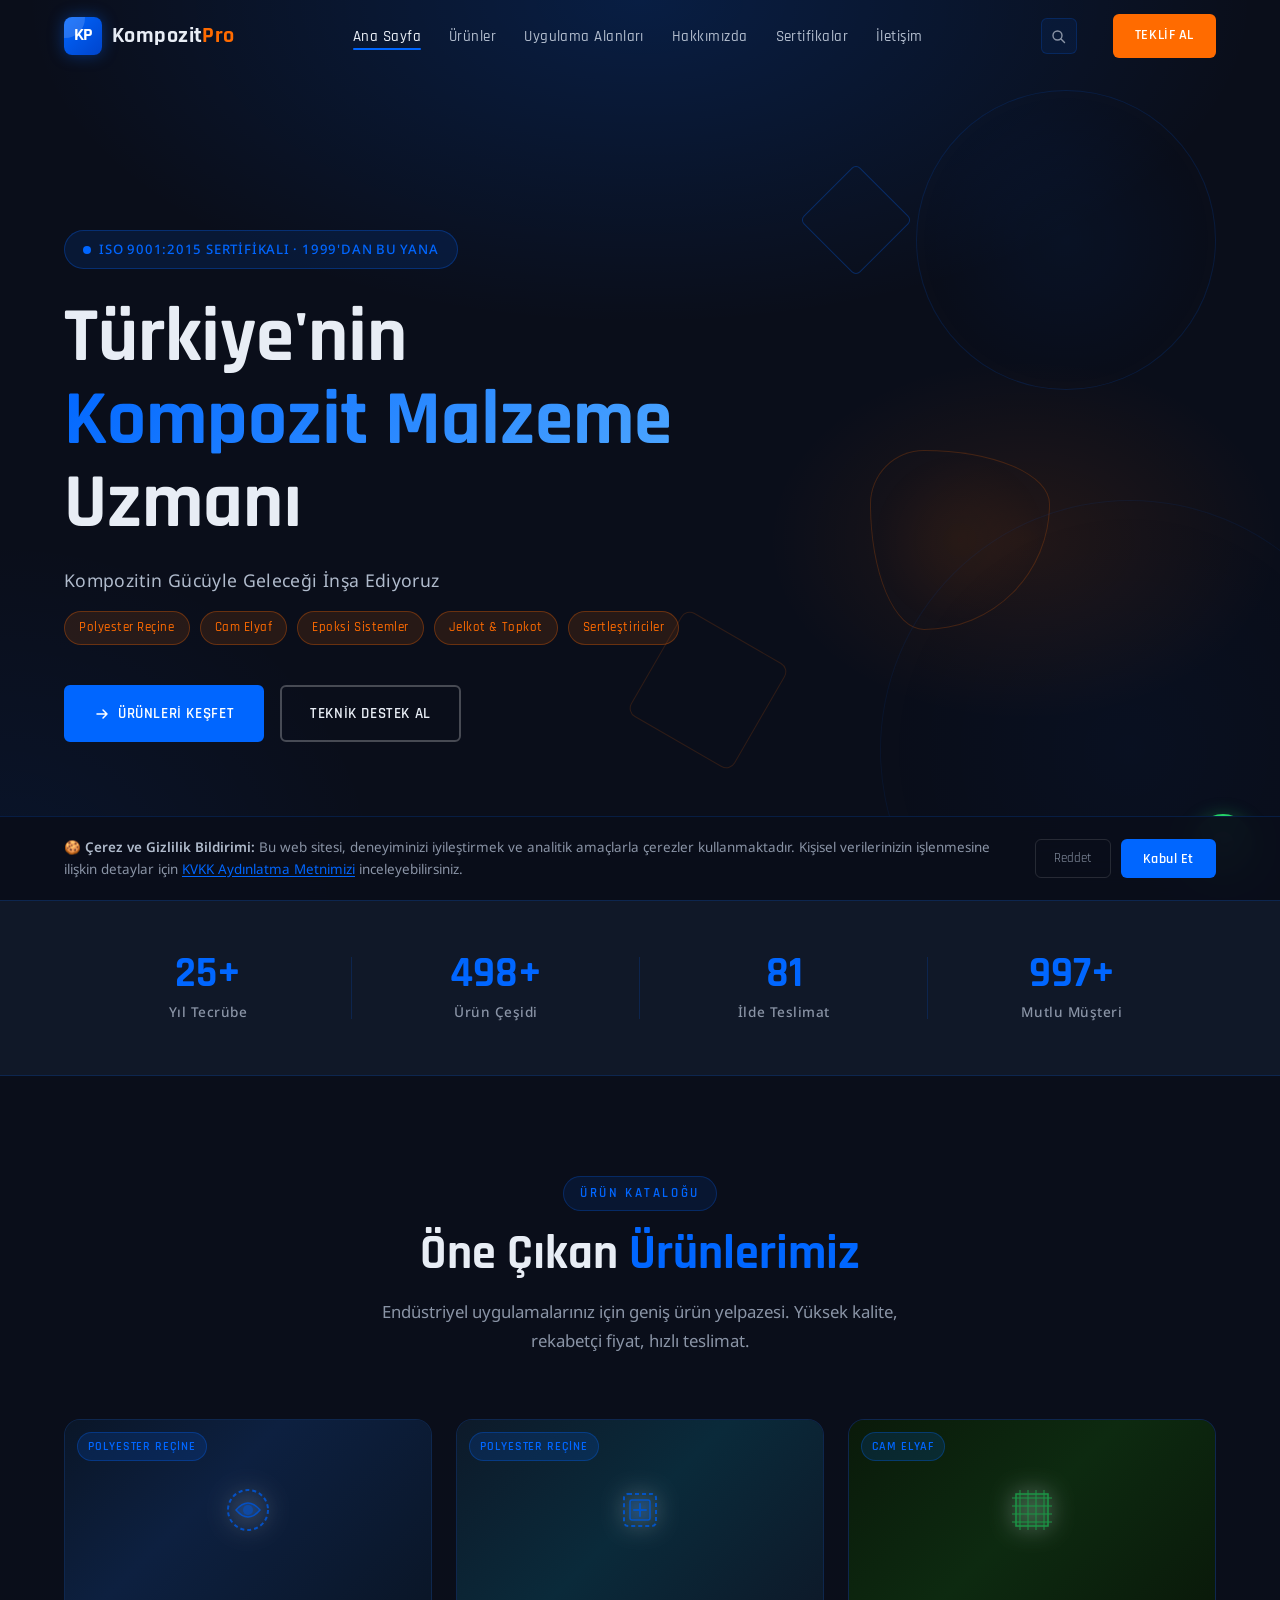
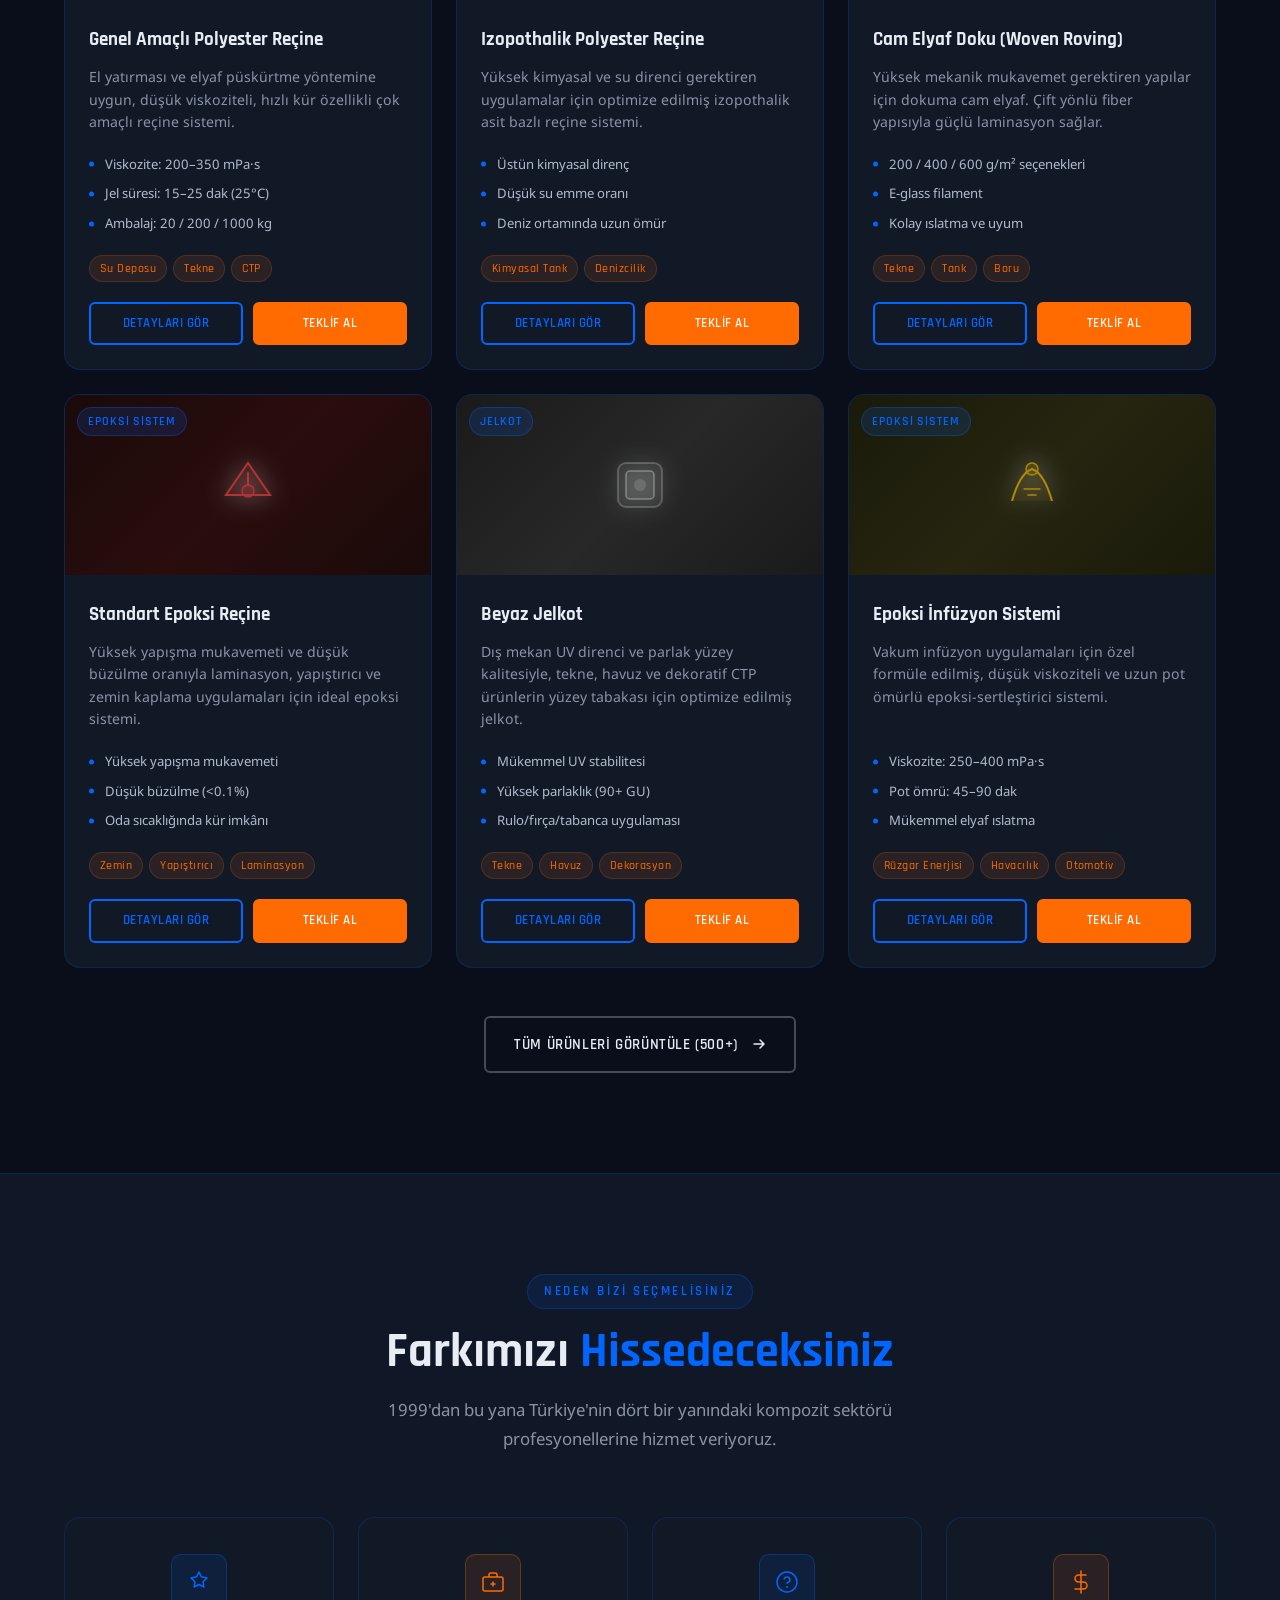
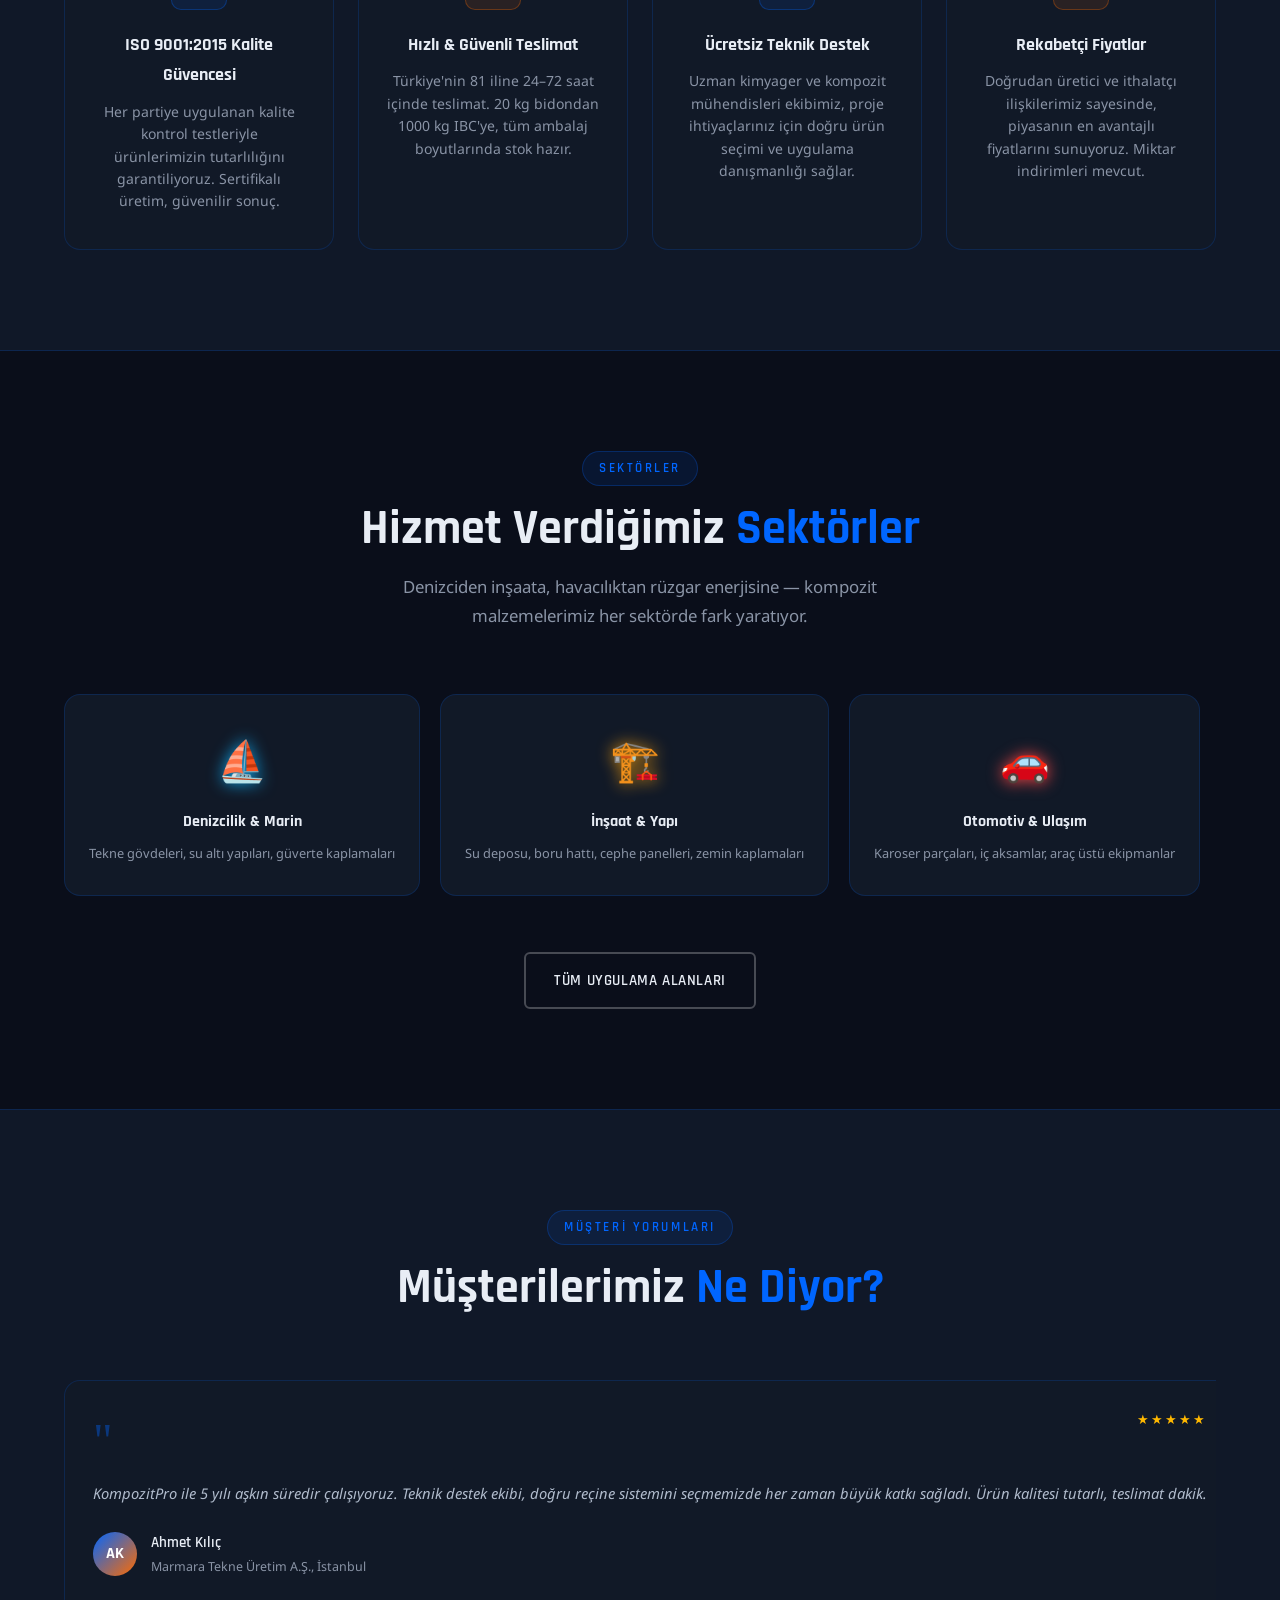
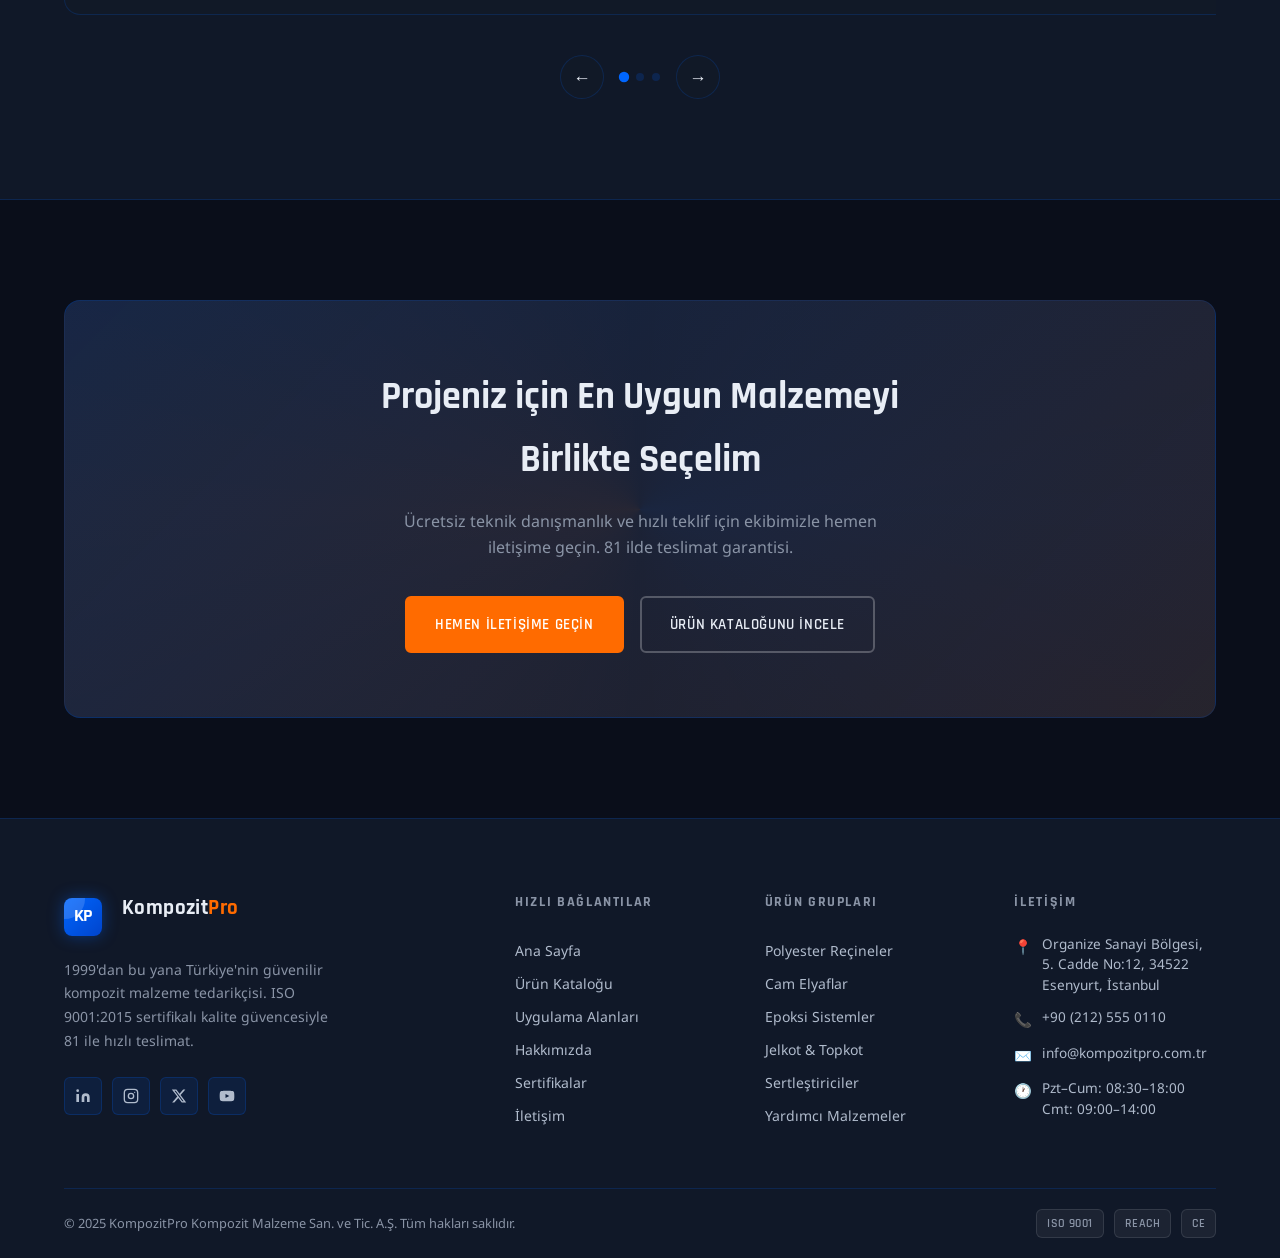
==== index.html @ 0d020214 "feat: KompozitPro website — complete multi-page Turkish composite materials site - 5 HTML pages: Ana" ====
<!DOCTYPE html>
<html lang="tr">
<head>
  <meta charset="UTF-8" />
  <meta name="viewport" content="width=device-width, initial-scale=1.0" />
  <title>KompozitPro — Türkiye'nin Kompozit Malzeme Uzmanı | Polyester Reçine, Cam Elyaf, Epoksi</title>
  <meta name="description" content="KompozitPro, Türkiye'nin lider kompozit malzeme tedarikçisidir. Polyester reçine, cam elyaf, epoksi sistemler, jelkot ve sertleştiricilerde 25 yıllık deneyim. 81 ile hızlı teslimat." />
  <meta name="keywords" content="kompozit malzeme, polyester reçine, cam elyaf, epoksi reçine, jelkot, sertleştirici, CTP, FRP, Türkiye kompozit, woven roving, chopped strand mat" />
  <meta property="og:title" content="KompozitPro — Türkiye'nin Kompozit Malzeme Uzmanı" />
  <meta property="og:description" content="Polyester Reçine, Cam Elyaf, Epoksi Sistemler ve daha fazlası. 1999'dan bu yana kalite ve güven." />
  <meta property="og:type" content="website" />
  <link rel="stylesheet" href="css/style.css" />
  <link rel="preconnect" href="https://fonts.googleapis.com" />
  <link rel="preconnect" href="https://fonts.gstatic.com" crossorigin />
  <link rel="icon" type="image/svg+xml" href="data:image/svg+xml,<svg xmlns='http://www.w3.org/2000/svg' viewBox='0 0 32 32'><rect width='32' height='32' rx='7' fill='%230066FF'/><text x='50%25' y='56%25' dominant-baseline='middle' text-anchor='middle' font-family='system-ui' font-weight='700' font-size='14' fill='white'>KP</text></svg>" />
</head>
<body class="dot-bg">

  <!-- PRELOADER -->
  <div class="preloader">
    <div class="preloader-logo">
      <div class="logo-mark">KP</div>
      <span class="logo-text">Kompozit<span>Pro</span></span>
    </div>
    <div class="preloader-bar-wrap"><div class="preloader-bar"></div></div>
    <span class="preloader-text">Yükleniyor…</span>
  </div>

  <!-- SEARCH MODAL -->
  <div class="search-overlay" role="dialog" aria-modal="true" aria-label="Ürün Ara">
    <div class="search-box">
      <div class="search-input-wrap">
        <svg class="search-icon" width="18" height="18" viewBox="0 0 18 18" fill="none"><circle cx="8" cy="8" r="5.5" stroke="currentColor" stroke-width="1.5"/><path d="M12.5 12.5L16 16" stroke="currentColor" stroke-width="1.5" stroke-linecap="round"/></svg>
        <input type="text" class="search-input" placeholder="Ürün, kategori veya uygulama ara…" autocomplete="off" spellcheck="false" />
        <button class="search-close" aria-label="Kapat">✕</button>
      </div>
      <div class="search-results"></div>
      <div class="search-hint">
        <span class="search-hint-tag">Polyester</span>
        <span class="search-hint-tag">Epoksi</span>
        <span class="search-hint-tag">Jelkot</span>
        <span class="search-hint-tag">Cam Elyaf</span>
        <span class="search-hint-tag">MEKP</span>
      </div>
    </div>
  </div>

  <!-- KVKK / COOKIE BANNER -->
  <div class="cookie-banner" role="region" aria-label="Çerez Bildirimi">
    <div class="container cookie-banner-inner">
      <p class="cookie-banner-text">
        <strong>🍪 Çerez ve Gizlilik Bildirimi:</strong> Bu web sitesi, deneyiminizi iyileştirmek ve analitik amaçlarla çerezler kullanmaktadır.
        Kişisel verilerinizin işlenmesine ilişkin detaylar için <a href="hakkimizda.html">KVKK Aydınlatma Metnimizi</a> inceleyebilirsiniz.
      </p>
      <div class="cookie-banner-actions">
        <button class="cookie-btn-reject">Reddet</button>
        <button class="cookie-btn-accept">Kabul Et</button>
      </div>
    </div>
  </div>

  <!-- NAVBAR -->
  <nav class="navbar" id="navbar">
    <div class="container navbar-inner">
      <a href="index.html" class="navbar-logo">
        <div class="logo-mark">KP</div>
        <span class="logo-text">Kompozit<span>Pro</span></span>
      </a>
      <ul class="navbar-nav">
        <li><a href="index.html" class="nav-link">Ana Sayfa</a></li>
        <li><a href="urunler.html" class="nav-link">Ürünler</a></li>
        <li><a href="uygulama-alanlari.html" class="nav-link">Uygulama Alanları</a></li>
        <li><a href="hakkimizda.html" class="nav-link">Hakkımızda</a></li>
        <li><a href="hakkimizda.html#sertifikalar" class="nav-link">Sertifikalar</a></li>
        <li><a href="iletisim.html" class="nav-link">İletişim</a></li>
      </ul>
      <button class="navbar-search-btn" aria-label="Ürün Ara" title="Ürün Ara (Ctrl+K)">
        <svg width="15" height="15" viewBox="0 0 15 15" fill="none"><circle cx="6.5" cy="6.5" r="4.5" stroke="currentColor" stroke-width="1.4"/><path d="M10 10L13.5 13.5" stroke="currentColor" stroke-width="1.4" stroke-linecap="round"/></svg>
      </button>
      <a href="iletisim.html" class="navbar-cta">Teklif Al</a>
      <button class="hamburger" aria-label="Menü">
        <span></span><span></span><span></span>
      </button>
    </div>
  </nav>

  <!-- MOBILE NAV -->
  <div class="mobile-nav">
    <a href="index.html" class="nav-link">Ana Sayfa</a>
    <a href="urunler.html" class="nav-link">Ürünler</a>
    <a href="uygulama-alanlari.html" class="nav-link">Uygulama Alanları</a>
    <a href="hakkimizda.html" class="nav-link">Hakkımızda</a>
    <a href="hakkimizda.html#sertifikalar" class="nav-link">Sertifikalar</a>
    <a href="iletisim.html" class="nav-link">İletişim</a>
    <a href="iletisim.html" class="navbar-cta">Teklif Al</a>
  </div>

  <!-- HERO -->
  <section class="hero">
    <div class="hero-bg"></div>
    <div class="hero-shapes">
      <div class="shape shape-1"></div>
      <div class="shape shape-2"></div>
      <div class="shape shape-3"></div>
      <div class="shape shape-4"></div>
      <div class="shape shape-5"></div>
    </div>
    <div class="container">
      <div class="hero-content">
        <div class="hero-badge">ISO 9001:2015 Sertifikalı · 1999'dan Bu Yana</div>
        <h1 class="hero-title">
          Türkiye'nin<br /><span class="highlight">Kompozit Malzeme</span><br />Uzmanı
        </h1>
        <p class="hero-subtitle">Kompozitin Gücüyle Geleceği İnşa Ediyoruz</p>
        <div class="hero-tags">
          <span class="hero-tag">Polyester Reçine</span>
          <span class="hero-tag">Cam Elyaf</span>
          <span class="hero-tag">Epoksi Sistemler</span>
          <span class="hero-tag">Jelkot &amp; Topkot</span>
          <span class="hero-tag">Sertleştiriciler</span>
        </div>
        <div class="hero-actions">
          <a href="urunler.html" class="btn btn-primary">
            <svg width="16" height="16" viewBox="0 0 16 16" fill="none"><path d="M3 8h10M9 4l4 4-4 4" stroke="currentColor" stroke-width="1.5" stroke-linecap="round" stroke-linejoin="round"/></svg>
            Ürünleri Keşfet
          </a>
          <a href="iletisim.html" class="btn btn-secondary">Teknik Destek Al</a>
        </div>
      </div>
    </div>
  </section>

  <!-- STATS BAR -->
  <div class="stats-bar">
    <div class="container">
      <div class="stats-grid">
        <div class="stat-item fade-in">
          <div class="stat-number">
            <span data-count="25" data-suffix="+">0</span>
          </div>
          <div class="stat-label">Yıl Tecrübe</div>
        </div>
        <div class="stat-item fade-in stagger-1">
          <div class="stat-number">
            <span data-count="500" data-suffix="+">0</span>
          </div>
          <div class="stat-label">Ürün Çeşidi</div>
        </div>
        <div class="stat-item fade-in stagger-2">
          <div class="stat-number">
            <span data-count="81">0</span>
          </div>
          <div class="stat-label">İlde Teslimat</div>
        </div>
        <div class="stat-item fade-in stagger-3">
          <div class="stat-number">
            <span data-count="1000" data-suffix="+">0</span>
          </div>
          <div class="stat-label">Mutlu Müşteri</div>
        </div>
      </div>
    </div>
  </div>

  <!-- FEATURED PRODUCTS -->
  <section class="section">
    <div class="container">
      <div class="section-header fade-in">
        <span class="section-label">Ürün Kataloğu</span>
        <h2 class="section-title">Öne Çıkan <span>Ürünlerimiz</span></h2>
        <p class="section-subtitle">Endüstriyel uygulamalarınız için geniş ürün yelpazesi. Yüksek kalite, rekabetçi fiyat, hızlı teslimat.</p>
      </div>

      <div class="products-grid">

        <!-- Card 1 -->
        <div class="product-card fade-in stagger-1">
          <div class="product-card-visual visual-polyester">
            <div class="product-card-badge">Polyester Reçine</div>
            <svg class="card-icon" viewBox="0 0 64 64" fill="none">
              <circle cx="32" cy="32" r="20" stroke="#0066FF" stroke-width="2" stroke-dasharray="4 3"/>
              <path d="M20 32 Q32 18 44 32 Q32 46 20 32Z" fill="rgba(0,102,255,0.25)" stroke="#0066FF" stroke-width="1.5"/>
              <circle cx="32" cy="32" r="5" fill="#0066FF" opacity="0.6"/>
            </svg>
          </div>
          <div class="product-card-body">
            <div class="product-card-title">Genel Amaçlı Polyester Reçine</div>
            <p class="product-card-desc">El yatırması ve elyaf püskürtme yöntemine uygun, düşük viskoziteli, hızlı kür özellikli çok amaçlı reçine sistemi.</p>
            <ul class="product-specs">
              <li>Viskozite: 200–350 mPa·s</li>
              <li>Jel süresi: 15–25 dak (25°C)</li>
              <li>Ambalaj: 20 / 200 / 1000 kg</li>
            </ul>
            <div class="product-tags">
              <span class="product-tag">Su Deposu</span>
              <span class="product-tag">Tekne</span>
              <span class="product-tag">CTP</span>
            </div>
            <div class="product-card-actions">
              <a href="urunler.html" class="btn btn-outline-blue btn-sm">Detayları Gör</a>
              <a href="iletisim.html" class="btn btn-orange btn-sm">Teklif Al</a>
            </div>
          </div>
        </div>

        <!-- Card 2 -->
        <div class="product-card fade-in stagger-2">
          <div class="product-card-visual visual-polyester-iso">
            <div class="product-card-badge">Polyester Reçine</div>
            <svg class="card-icon" viewBox="0 0 64 64" fill="none">
              <rect x="16" y="16" width="32" height="32" rx="4" stroke="#0066FF" stroke-width="2" stroke-dasharray="4 3"/>
              <rect x="22" y="22" width="20" height="20" rx="2" fill="rgba(0,102,255,0.2)" stroke="#0066FF" stroke-width="1.5"/>
              <path d="M26 32h12M32 26v12" stroke="#0066FF" stroke-width="2" stroke-linecap="round"/>
            </svg>
          </div>
          <div class="product-card-body">
            <div class="product-card-title">Izopothalik Polyester Reçine</div>
            <p class="product-card-desc">Yüksek kimyasal ve su direnci gerektiren uygulamalar için optimize edilmiş izopothalik asit bazlı reçine sistemi.</p>
            <ul class="product-specs">
              <li>Üstün kimyasal direnç</li>
              <li>Düşük su emme oranı</li>
              <li>Deniz ortamında uzun ömür</li>
            </ul>
            <div class="product-tags">
              <span class="product-tag">Kimyasal Tank</span>
              <span class="product-tag">Denizcilik</span>
            </div>
            <div class="product-card-actions">
              <a href="urunler.html" class="btn btn-outline-blue btn-sm">Detayları Gör</a>
              <a href="iletisim.html" class="btn btn-orange btn-sm">Teklif Al</a>
            </div>
          </div>
        </div>

        <!-- Card 3 -->
        <div class="product-card fade-in stagger-3">
          <div class="product-card-visual visual-woven">
            <div class="product-card-badge">Cam Elyaf</div>
            <svg class="card-icon" viewBox="0 0 64 64" fill="none">
              <path d="M12 20h40M12 28h40M12 36h40M12 44h40" stroke="#22C55E" stroke-width="2" opacity="0.5"/>
              <path d="M20 12v40M28 12v40M36 12v40M44 12v40" stroke="#22C55E" stroke-width="2" opacity="0.5"/>
              <rect x="16" y="16" width="32" height="32" fill="rgba(34,197,94,0.1)" stroke="#22C55E" stroke-width="1.5"/>
            </svg>
          </div>
          <div class="product-card-body">
            <div class="product-card-title">Cam Elyaf Doku (Woven Roving)</div>
            <p class="product-card-desc">Yüksek mekanik mukavemet gerektiren yapılar için dokuma cam elyaf. Çift yönlü fiber yapısıyla güçlü laminasyon sağlar.</p>
            <ul class="product-specs">
              <li>200 / 400 / 600 g/m² seçenekleri</li>
              <li>E-glass filament</li>
              <li>Kolay ıslatma ve uyum</li>
            </ul>
            <div class="product-tags">
              <span class="product-tag">Tekne</span>
              <span class="product-tag">Tank</span>
              <span class="product-tag">Boru</span>
            </div>
            <div class="product-card-actions">
              <a href="urunler.html" class="btn btn-outline-blue btn-sm">Detayları Gör</a>
              <a href="iletisim.html" class="btn btn-orange btn-sm">Teklif Al</a>
            </div>
          </div>
        </div>

        <!-- Card 4 -->
        <div class="product-card fade-in stagger-4">
          <div class="product-card-visual visual-epoksi">
            <div class="product-card-badge">Epoksi Sistem</div>
            <svg class="card-icon" viewBox="0 0 64 64" fill="none">
              <polygon points="32,10 54,42 10,42" stroke="#EF4444" stroke-width="2" fill="rgba(239,68,68,0.1)"/>
              <circle cx="32" cy="38" r="6" fill="rgba(239,68,68,0.2)" stroke="#EF4444" stroke-width="1.5"/>
              <path d="M32 20v12" stroke="#EF4444" stroke-width="2" stroke-linecap="round"/>
            </svg>
          </div>
          <div class="product-card-body">
            <div class="product-card-title">Standart Epoksi Reçine</div>
            <p class="product-card-desc">Yüksek yapışma mukavemeti ve düşük büzülme oranıyla laminasyon, yapıştırıcı ve zemin kaplama uygulamaları için ideal epoksi sistemi.</p>
            <ul class="product-specs">
              <li>Yüksek yapışma mukavemeti</li>
              <li>Düşük büzülme (&lt;0.1%)</li>
              <li>Oda sıcaklığında kür imkânı</li>
            </ul>
            <div class="product-tags">
              <span class="product-tag">Zemin</span>
              <span class="product-tag">Yapıştırıcı</span>
              <span class="product-tag">Laminasyon</span>
            </div>
            <div class="product-card-actions">
              <a href="urunler.html" class="btn btn-outline-blue btn-sm">Detayları Gör</a>
              <a href="iletisim.html" class="btn btn-orange btn-sm">Teklif Al</a>
            </div>
          </div>
        </div>

        <!-- Card 5 -->
        <div class="product-card fade-in stagger-5">
          <div class="product-card-visual visual-jelkot-beyaz">
            <div class="product-card-badge">Jelkot</div>
            <svg class="card-icon" viewBox="0 0 64 64" fill="none">
              <rect x="10" y="10" width="44" height="44" rx="8" fill="rgba(255,255,255,0.08)" stroke="rgba(255,255,255,0.3)" stroke-width="2"/>
              <rect x="18" y="18" width="28" height="28" rx="4" fill="rgba(255,255,255,0.12)" stroke="rgba(255,255,255,0.5)" stroke-width="1.5"/>
              <circle cx="32" cy="32" r="6" fill="rgba(255,255,255,0.2)"/>
            </svg>
          </div>
          <div class="product-card-body">
            <div class="product-card-title">Beyaz Jelkot</div>
            <p class="product-card-desc">Dış mekan UV direnci ve parlak yüzey kalitesiyle, tekne, havuz ve dekoratif CTP ürünlerin yüzey tabakası için optimize edilmiş jelkot.</p>
            <ul class="product-specs">
              <li>Mükemmel UV stabilitesi</li>
              <li>Yüksek parlaklık (90+ GU)</li>
              <li>Rulo/fırça/tabanca uygulaması</li>
            </ul>
            <div class="product-tags">
              <span class="product-tag">Tekne</span>
              <span class="product-tag">Havuz</span>
              <span class="product-tag">Dekorasyon</span>
            </div>
            <div class="product-card-actions">
              <a href="urunler.html" class="btn btn-outline-blue btn-sm">Detayları Gör</a>
              <a href="iletisim.html" class="btn btn-orange btn-sm">Teklif Al</a>
            </div>
          </div>
        </div>

        <!-- Card 6 -->
        <div class="product-card fade-in stagger-6">
          <div class="product-card-visual visual-infuzyon">
            <div class="product-card-badge">Epoksi Sistem</div>
            <svg class="card-icon" viewBox="0 0 64 64" fill="none">
              <path d="M12 48 Q20 20 32 16 Q44 20 52 48" stroke="#EAB308" stroke-width="2" fill="rgba(234,179,8,0.08)"/>
              <circle cx="32" cy="16" r="6" fill="rgba(234,179,8,0.2)" stroke="#EAB308" stroke-width="1.5"/>
              <path d="M24 36h16M28 42h8" stroke="#EAB308" stroke-width="1.5" stroke-linecap="round"/>
            </svg>
          </div>
          <div class="product-card-body">
            <div class="product-card-title">Epoksi İnfüzyon Sistemi</div>
            <p class="product-card-desc">Vakum infüzyon uygulamaları için özel formüle edilmiş, düşük viskoziteli ve uzun pot ömürlü epoksi-sertleştirici sistemi.</p>
            <ul class="product-specs">
              <li>Viskozite: 250–400 mPa·s</li>
              <li>Pot ömrü: 45–90 dak</li>
              <li>Mükemmel elyaf ıslatma</li>
            </ul>
            <div class="product-tags">
              <span class="product-tag">Rüzgar Enerjisi</span>
              <span class="product-tag">Havacılık</span>
              <span class="product-tag">Otomotiv</span>
            </div>
            <div class="product-card-actions">
              <a href="urunler.html" class="btn btn-outline-blue btn-sm">Detayları Gör</a>
              <a href="iletisim.html" class="btn btn-orange btn-sm">Teklif Al</a>
            </div>
          </div>
        </div>

      </div>

      <div style="text-align:center; margin-top:48px;" class="fade-in">
        <a href="urunler.html" class="btn btn-secondary">
          Tüm Ürünleri Görüntüle (500+)
          <svg width="14" height="14" viewBox="0 0 14 14" fill="none" style="margin-left:6px"><path d="M2 7h10M8 3l4 4-4 4" stroke="currentColor" stroke-width="1.5" stroke-linecap="round" stroke-linejoin="round"/></svg>
        </a>
      </div>
    </div>
  </section>

  <!-- WHY US -->
  <section class="section" style="background: var(--color-bg-secondary); border-top:1px solid var(--color-border); border-bottom:1px solid var(--color-border);">
    <div class="container">
      <div class="section-header fade-in">
        <span class="section-label">Neden Bizi Seçmelisiniz</span>
        <h2 class="section-title">Farkımızı <span>Hissedeceksiniz</span></h2>
        <p class="section-subtitle">1999'dan bu yana Türkiye'nin dört bir yanındaki kompozit sektörü profesyonellerine hizmet veriyoruz.</p>
      </div>
      <div class="features-grid">
        <div class="feature-card fade-in stagger-1">
          <div class="feature-icon" style="background:rgba(0,102,255,0.1);border-color:rgba(0,102,255,0.3);">
            <svg width="24" height="24" viewBox="0 0 24 24" fill="none"><path d="M12 2l2.4 4.8L20 8l-4 3.8.9 5.2L12 14.5 7.1 17l.9-5.2L4 8l5.6-1.2L12 2z" stroke="#0066FF" stroke-width="1.5" stroke-linejoin="round"/></svg>
          </div>
          <h3 class="feature-title">ISO 9001:2015 Kalite Güvencesi</h3>
          <p class="feature-desc">Her partiye uygulanan kalite kontrol testleriyle ürünlerimizin tutarlılığını garantiliyoruz. Sertifikalı üretim, güvenilir sonuç.</p>
        </div>
        <div class="feature-card fade-in stagger-2">
          <div class="feature-icon" style="background:rgba(255,107,0,0.1);border-color:rgba(255,107,0,0.3);">
            <svg width="24" height="24" viewBox="0 0 24 24" fill="none"><rect x="2" y="7" width="20" height="14" rx="2" stroke="#FF6B00" stroke-width="1.5"/><path d="M16 7V5a2 2 0 00-2-2h-4a2 2 0 00-2 2v2" stroke="#FF6B00" stroke-width="1.5"/><path d="M12 12v4M10 14h4" stroke="#FF6B00" stroke-width="1.5" stroke-linecap="round"/></svg>
          </div>
          <h3 class="feature-title">Hızlı &amp; Güvenli Teslimat</h3>
          <p class="feature-desc">Türkiye'nin 81 iline 24–72 saat içinde teslimat. 20 kg bidondan 1000 kg IBC'ye, tüm ambalaj boyutlarında stok hazır.</p>
        </div>
        <div class="feature-card fade-in stagger-3">
          <div class="feature-icon" style="background:rgba(0,102,255,0.1);border-color:rgba(0,102,255,0.3);">
            <svg width="24" height="24" viewBox="0 0 24 24" fill="none"><path d="M9.09 9a3 3 0 015.83 1c0 2-3 3-3 3" stroke="#0066FF" stroke-width="1.5" stroke-linecap="round"/><circle cx="12" cy="12" r="10" stroke="#0066FF" stroke-width="1.5"/><path d="M12 17h.01" stroke="#0066FF" stroke-width="2" stroke-linecap="round"/></svg>
          </div>
          <h3 class="feature-title">Ücretsiz Teknik Destek</h3>
          <p class="feature-desc">Uzman kimyager ve kompozit mühendisleri ekibimiz, proje ihtiyaçlarınız için doğru ürün seçimi ve uygulama danışmanlığı sağlar.</p>
        </div>
        <div class="feature-card fade-in stagger-4">
          <div class="feature-icon" style="background:rgba(255,107,0,0.1);border-color:rgba(255,107,0,0.3);">
            <svg width="24" height="24" viewBox="0 0 24 24" fill="none"><path d="M12 1v22M17 5H9.5a3.5 3.5 0 000 7h5a3.5 3.5 0 010 7H6" stroke="#FF6B00" stroke-width="1.5" stroke-linecap="round" stroke-linejoin="round"/></svg>
          </div>
          <h3 class="feature-title">Rekabetçi Fiyatlar</h3>
          <p class="feature-desc">Doğrudan üretici ve ithalatçı ilişkilerimiz sayesinde, piyasanın en avantajlı fiyatlarını sunuyoruz. Miktar indirimleri mevcut.</p>
        </div>
      </div>
    </div>
  </section>

  <!-- INDUSTRIES (horizontal scroll) -->
  <section class="section">
    <div class="container">
      <div class="section-header fade-in">
        <span class="section-label">Sektörler</span>
        <h2 class="section-title">Hizmet Verdiğimiz <span>Sektörler</span></h2>
        <p class="section-subtitle">Denizciden inşaata, havacılıktan rüzgar enerjisine — kompozit malzemelerimiz her sektörde fark yaratıyor.</p>
      </div>
      <div class="industries-scroll fade-in">
        <div class="industry-card">
          <span class="industry-icon" style="color:#0EA5E9;">⛵</span>
          <div class="industry-card-title">Denizcilik &amp; Marin</div>
          <p class="industry-card-desc">Tekne gövdeleri, su altı yapıları, güverte kaplamaları</p>
        </div>
        <div class="industry-card">
          <span class="industry-icon" style="color:#F59E0B;">🏗️</span>
          <div class="industry-card-title">İnşaat &amp; Yapı</div>
          <p class="industry-card-desc">Su deposu, boru hattı, cephe panelleri, zemin kaplamaları</p>
        </div>
        <div class="industry-card">
          <span class="industry-icon" style="color:#EF4444;">🚗</span>
          <div class="industry-card-title">Otomotiv &amp; Ulaşım</div>
          <p class="industry-card-desc">Karoser parçaları, iç aksamlar, araç üstü ekipmanlar</p>
        </div>
        <div class="industry-card">
          <span class="industry-icon" style="color:#22C55E;">🌬️</span>
          <div class="industry-card-title">Rüzgar &amp; Enerji</div>
          <p class="industry-card-desc">Türbin kanatları, enerji paneli muhafazaları</p>
        </div>
        <div class="industry-card">
          <span class="industry-icon" style="color:#8B5CF6;">✈️</span>
          <div class="industry-card-title">Havacılık &amp; Savunma</div>
          <p class="industry-card-desc">Hafif yapısal parçalar, iç döşemeler, radome</p>
        </div>
        <div class="industry-card">
          <span class="industry-icon" style="color:#F97316;">🏄</span>
          <div class="industry-card-title">Spor &amp; Rekreasyon</div>
          <p class="industry-card-desc">Sörf tahtaları, bisiklet çerçeveleri, spor ekipmanları</p>
        </div>
      </div>
      <div style="text-align:center; margin-top:40px;" class="fade-in">
        <a href="uygulama-alanlari.html" class="btn btn-secondary">Tüm Uygulama Alanları</a>
      </div>
    </div>
  </section>

  <!-- TESTIMONIALS -->
  <section class="section" style="background:var(--color-bg-secondary); border-top:1px solid var(--color-border); border-bottom:1px solid var(--color-border);">
    <div class="container">
      <div class="section-header fade-in">
        <span class="section-label">Müşteri Yorumları</span>
        <h2 class="section-title">Müşterilerimiz <span>Ne Diyor?</span></h2>
      </div>
      <div class="testimonials-wrapper fade-in">
        <div class="testimonials-track">
          <div class="testimonial-card">
            <span class="testimonial-stars">★★★★★</span>
            <span class="testimonial-quote">"</span>
            <p class="testimonial-text">KompozitPro ile 5 yılı aşkın süredir çalışıyoruz. Teknik destek ekibi, doğru reçine sistemini seçmemizde her zaman büyük katkı sağladı. Ürün kalitesi tutarlı, teslimat dakik.</p>
            <div class="testimonial-author">
              <div class="author-avatar">AK</div>
              <div>
                <div class="author-name">Ahmet Kılıç</div>
                <div class="author-company">Marmara Tekne Üretim A.Ş., İstanbul</div>
              </div>
            </div>
          </div>
          <div class="testimonial-card">
            <span class="testimonial-stars">★★★★★</span>
            <span class="testimonial-quote">"</span>
            <p class="testimonial-text">İzmir fabrikamız için yıllık 50 ton polyester reçine alımı yapıyoruz. Hem fiyat hem kalite açısından piyasadaki en iyi alternatif KompozitPro. Hiçbir zaman stok sıkıntısı yaşamadık.</p>
            <div class="testimonial-author">
              <div class="author-avatar">FD</div>
              <div>
                <div class="author-name">Fatih Demir</div>
                <div class="author-company">Ege CTP Sistemleri Ltd., İzmir</div>
              </div>
            </div>
          </div>
          <div class="testimonial-card">
            <span class="testimonial-stars">★★★★★</span>
            <span class="testimonial-quote">"</span>
            <p class="testimonial-text">Rüzgar türbini kanatları için ihtiyaç duyduğumuz epoksi infüzyon sistemini kısa sürede bulduk. Teknik veri sayfaları eksiksiz, ürün performansı beklentilerin üzerinde.</p>
            <div class="testimonial-author">
              <div class="author-avatar">SÖ</div>
              <div>
                <div class="author-name">Selin Öztürk</div>
                <div class="author-company">Türkrüzgar Enerji Teknolojileri, Ankara</div>
              </div>
            </div>
          </div>
        </div>
      </div>
      <div class="carousel-controls fade-in">
        <button class="carousel-btn carousel-btn-prev" aria-label="Önceki">&#8592;</button>
        <div class="carousel-dots">
          <div class="carousel-dot active"></div>
          <div class="carousel-dot"></div>
          <div class="carousel-dot"></div>
        </div>
        <button class="carousel-btn carousel-btn-next" aria-label="Sonraki">&#8594;</button>
      </div>
    </div>
  </section>

  <!-- CTA BANNER -->
  <section class="section">
    <div class="container">
      <div class="cta-banner fade-in">
        <h2 class="cta-banner-title">Projeniz için En Uygun Malzemeyi<br />Birlikte Seçelim</h2>
        <p class="cta-banner-subtitle">Ücretsiz teknik danışmanlık ve hızlı teklif için ekibimizle hemen iletişime geçin. 81 ilde teslimat garantisi.</p>
        <div style="display:flex;gap:16px;justify-content:center;flex-wrap:wrap;">
          <a href="iletisim.html" class="btn btn-orange">Hemen İletişime Geçin</a>
          <a href="urunler.html" class="btn btn-secondary">Ürün Kataloğunu İncele</a>
        </div>
      </div>
    </div>
  </section>

  <!-- FOOTER -->
  <footer class="footer">
    <div class="container">
      <div class="footer-grid">
        <div class="footer-brand">
          <a href="index.html" class="navbar-logo" style="margin-bottom:16px; display:inline-flex;">
            <div class="logo-mark">KP</div>
            <span class="logo-text" style="font-size:1.3rem; margin-left:10px;">Kompozit<span>Pro</span></span>
          </a>
          <p class="footer-tagline">1999'dan bu yana Türkiye'nin güvenilir kompozit malzeme tedarikçisi. ISO 9001:2015 sertifikalı kalite güvencesiyle 81 ile hızlı teslimat.</p>
          <div class="footer-socials">
            <a href="#" class="social-link" aria-label="LinkedIn">
              <svg width="16" height="16" viewBox="0 0 24 24" fill="currentColor"><path d="M16 8a6 6 0 016 6v7h-4v-7a2 2 0 00-2-2 2 2 0 00-2 2v7h-4v-7a6 6 0 016-6zM2 9h4v12H2z"/><circle cx="4" cy="4" r="2"/></svg>
            </a>
            <a href="#" class="social-link" aria-label="Instagram">
              <svg width="16" height="16" viewBox="0 0 24 24" fill="none" stroke="currentColor" stroke-width="2"><rect x="2" y="2" width="20" height="20" rx="5"/><circle cx="12" cy="12" r="4"/><circle cx="17.5" cy="6.5" r="1" fill="currentColor" stroke="none"/></svg>
            </a>
            <a href="#" class="social-link" aria-label="Twitter/X">
              <svg width="16" height="16" viewBox="0 0 24 24" fill="currentColor"><path d="M18.244 2.25h3.308l-7.227 8.26 8.502 11.24H16.17l-5.214-6.817L4.99 21.75H1.68l7.73-8.835L1.254 2.25H8.08l4.713 6.231zm-1.161 17.52h1.833L7.084 4.126H5.117z"/></svg>
            </a>
            <a href="#" class="social-link" aria-label="YouTube">
              <svg width="16" height="16" viewBox="0 0 24 24" fill="currentColor"><path d="M22.54 6.42a2.78 2.78 0 00-1.95-1.96C18.88 4 12 4 12 4s-6.88 0-8.59.46a2.78 2.78 0 00-1.95 1.96A29 29 0 001 12a29 29 0 00.46 5.58A2.78 2.78 0 003.41 19.6C5.12 20 12 20 12 20s6.88 0 8.59-.4a2.78 2.78 0 001.95-1.95A29 29 0 0023 12a29 29 0 00-.46-5.58zM9.75 15.02V8.98L15.5 12l-5.75 3.02z"/></svg>
            </a>
          </div>
        </div>

        <div>
          <h4 class="footer-col-title">Hızlı Bağlantılar</h4>
          <nav class="footer-nav">
            <a href="index.html">Ana Sayfa</a>
            <a href="urunler.html">Ürün Kataloğu</a>
            <a href="uygulama-alanlari.html">Uygulama Alanları</a>
            <a href="hakkimizda.html">Hakkımızda</a>
            <a href="hakkimizda.html#sertifikalar">Sertifikalar</a>
            <a href="iletisim.html">İletişim</a>
          </nav>
        </div>

        <div>
          <h4 class="footer-col-title">Ürün Grupları</h4>
          <nav class="footer-nav">
            <a href="urunler.html">Polyester Reçineler</a>
            <a href="urunler.html">Cam Elyaflar</a>
            <a href="urunler.html">Epoksi Sistemler</a>
            <a href="urunler.html">Jelkot &amp; Topkot</a>
            <a href="urunler.html">Sertleştiriciler</a>
            <a href="urunler.html">Yardımcı Malzemeler</a>
          </nav>
        </div>

        <div>
          <h4 class="footer-col-title">İletişim</h4>
          <div class="footer-contact-item">
            <span class="footer-contact-icon">📍</span>
            <span>Organize Sanayi Bölgesi, 5. Cadde No:12, 34522 Esenyurt, İstanbul</span>
          </div>
          <div class="footer-contact-item">
            <span class="footer-contact-icon">📞</span>
            <span>+90 (212) 555 0110</span>
          </div>
          <div class="footer-contact-item">
            <span class="footer-contact-icon">✉️</span>
            <span>info@kompozitpro.com.tr</span>
          </div>
          <div class="footer-contact-item">
            <span class="footer-contact-icon">🕐</span>
            <span>Pzt–Cum: 08:30–18:00<br />Cmt: 09:00–14:00</span>
          </div>
        </div>
      </div>

      <div class="footer-bottom">
        <p class="footer-bottom-text">© 2025 KompozitPro Kompozit Malzeme San. ve Tic. A.Ş. Tüm hakları saklıdır.</p>
        <div class="footer-cert-badges">
          <span class="cert-badge">ISO 9001</span>
          <span class="cert-badge">REACH</span>
          <span class="cert-badge">CE</span>
        </div>
      </div>
    </div>
  </footer>

  <!-- BACK TO TOP -->
  <button class="back-to-top" aria-label="Yukarı Çık">
    <svg width="16" height="16" viewBox="0 0 16 16" fill="none"><path d="M8 12V4M4 8l4-4 4 4" stroke="currentColor" stroke-width="1.5" stroke-linecap="round" stroke-linejoin="round"/></svg>
  </button>

  <!-- WHATSAPP FLOAT -->
  <a href="https://wa.me/902125550110" class="whatsapp-float" aria-label="WhatsApp ile İletişim" target="_blank" rel="noopener">
    <svg viewBox="0 0 32 32" fill="white"><path d="M16 3C9.373 3 4 8.373 4 15c0 2.385.668 4.61 1.832 6.5L4 29l7.77-1.818A12.93 12.93 0 0016 27c6.627 0 12-5.373 12-12S22.627 3 16 3zm6.09 16.64c-.254.714-1.494 1.403-2.044 1.456-.55.053-1.065.246-3.593-.748-3.02-1.198-4.95-4.28-5.1-4.48-.15-.198-1.2-1.597-1.2-3.047s.762-2.163 1.032-2.459c.27-.295.588-.368.784-.368s.392.003.565.01c.182.008.425-.068.665.508.254.608.862 2.1.937 2.253.075.152.126.33.025.53-.1.202-.15.328-.297.506-.148.178-.31.398-.443.534-.148.15-.302.312-.13.613.173.3.767 1.264 1.645 2.046 1.13 1.007 2.082 1.32 2.376 1.472.295.152.467.127.64-.076.172-.202.738-.862.935-1.158.196-.296.393-.247.663-.148.27.1 1.714.808 2.008.956.295.15.49.224.563.35.073.127.073.735-.18 1.449z"/></svg>
  </a>

  <script src="js/main.js"></script>
</body>
</html>
---- css/style.css ----
/* ============================================================
   KompozitPro — Ana Stil Dosyası
   Industrial-Luxury Design System
   ============================================================ */

/* Google Fonts */
@import url('https://fonts.googleapis.com/css2?family=Rajdhani:wght@400;500;600;700&family=Noto+Sans:wght@300;400;500;600&display=swap');

/* ============================================================
   CSS VARIABLES
   ============================================================ */
:root {
  --color-bg-primary:   #0A0E1A;
  --color-bg-secondary: #101828;
  --color-bg-card:      #111927;
  --color-bg-elevated:  #141E2E;
  --color-accent-blue:  #0066FF;
  --color-accent-blue-dim: #0044CC;
  --color-accent-orange:#FF6B00;
  --color-accent-orange-dim:#CC5500;
  --color-text-primary: #E8EDF5;
  --color-text-secondary:#B0BBCC;
  --color-text-muted:   #8A94A6;
  --color-border:       rgba(0, 102, 255, 0.18);
  --color-border-hover: rgba(0, 102, 255, 0.6);
  --color-glow-blue:    rgba(0, 102, 255, 0.25);
  --color-glow-orange:  rgba(255, 107, 0, 0.25);
  --font-heading:       'Rajdhani', sans-serif;
  --font-body:          'Noto Sans', sans-serif;
  --nav-height:         72px;
  --radius-sm:          6px;
  --radius-md:          10px;
  --radius-lg:          16px;
  --transition-fast:    0.2s ease;
  --transition-normal:  0.35s ease;
  --transition-slow:    0.55s ease;
  --shadow-card:        0 4px 24px rgba(0,0,0,0.45);
  --shadow-glow-blue:   0 0 20px rgba(0,102,255,0.3), 0 0 60px rgba(0,102,255,0.1);
  --shadow-glow-orange: 0 0 20px rgba(255,107,0,0.3), 0 0 60px rgba(255,107,0,0.1);
}

/* ============================================================
   RESET & BASE
   ============================================================ */
*, *::before, *::after { box-sizing: border-box; margin: 0; padding: 0; }

html { scroll-behavior: smooth; font-size: 16px; }

body {
  font-family: var(--font-body);
  background-color: var(--color-bg-primary);
  color: var(--color-text-primary);
  line-height: 1.65;
  overflow-x: hidden;
  -webkit-font-smoothing: antialiased;
}

img { max-width: 100%; display: block; }
a { color: inherit; text-decoration: none; }
ul, ol { list-style: none; }
button { cursor: pointer; font-family: var(--font-body); border: none; background: none; }
input, textarea, select { font-family: var(--font-body); }

::selection { background: rgba(0,102,255,0.35); color: #fff; }

/* Scrollbar */
::-webkit-scrollbar { width: 6px; }
::-webkit-scrollbar-track { background: var(--color-bg-secondary); }
::-webkit-scrollbar-thumb { background: var(--color-accent-blue); border-radius: 3px; }

/* ============================================================
   DOT GRID BACKGROUND PATTERN
   ============================================================ */
.dot-bg {
  position: relative;
}
.dot-bg::before {
  content: '';
  position: fixed;
  inset: 0;
  background-image: radial-gradient(circle, rgba(0,102,255,0.12) 1px, transparent 1px);
  background-size: 32px 32px;
  pointer-events: none;
  z-index: 0;
}

/* ============================================================
   LAYOUT UTILITIES
   ============================================================ */
.container {
  width: 100%;
  max-width: 1200px;
  margin-inline: auto;
  padding-inline: 24px;
}

.section {
  padding-block: 100px;
  position: relative;
  z-index: 1;
}

.section-sm { padding-block: 64px; }

.section-header {
  text-align: center;
  margin-bottom: 64px;
}

.section-label {
  display: inline-block;
  font-family: var(--font-heading);
  font-size: 0.8rem;
  font-weight: 600;
  letter-spacing: 0.2em;
  text-transform: uppercase;
  color: var(--color-accent-blue);
  background: rgba(0,102,255,0.1);
  border: 1px solid rgba(0,102,255,0.25);
  padding: 6px 16px;
  border-radius: 100px;
  margin-bottom: 16px;
}

.section-title {
  font-family: var(--font-heading);
  font-size: clamp(2rem, 4vw, 3rem);
  font-weight: 700;
  line-height: 1.15;
  color: var(--color-text-primary);
  margin-bottom: 16px;
}

.section-title span { color: var(--color-accent-blue); }
.section-title .accent-orange { color: var(--color-accent-orange); }

.section-subtitle {
  font-size: 1.05rem;
  color: var(--color-text-muted);
  max-width: 580px;
  margin-inline: auto;
  line-height: 1.7;
}

/* ============================================================
   NAVIGATION
   ============================================================ */
.navbar {
  position: fixed;
  top: 0; left: 0; right: 0;
  height: var(--nav-height);
  z-index: 1000;
  transition: background var(--transition-normal), backdrop-filter var(--transition-normal), box-shadow var(--transition-normal);
}

.navbar.scrolled {
  background: rgba(10,14,26,0.92);
  backdrop-filter: blur(20px);
  -webkit-backdrop-filter: blur(20px);
  box-shadow: 0 1px 0 rgba(0,102,255,0.2), 0 4px 32px rgba(0,0,0,0.5);
}

.navbar-inner {
  display: flex;
  align-items: center;
  justify-content: space-between;
  height: 100%;
  gap: 32px;
}

.navbar-logo {
  display: flex;
  align-items: center;
  gap: 10px;
  flex-shrink: 0;
}

.logo-mark {
  width: 38px; height: 38px;
  background: linear-gradient(135deg, var(--color-accent-blue), #0044CC);
  border-radius: 8px;
  display: flex;
  align-items: center;
  justify-content: center;
  font-family: var(--font-heading);
  font-weight: 700;
  font-size: 1.1rem;
  color: #fff;
  letter-spacing: -0.5px;
  box-shadow: 0 0 16px rgba(0,102,255,0.4);
  position: relative;
  overflow: hidden;
}
.logo-mark::after {
  content: '';
  position: absolute;
  top: -50%; left: -50%;
  width: 40px; height: 40px;
  background: rgba(255,255,255,0.15);
  border-radius: 50%;
}

.logo-text {
  font-family: var(--font-heading);
  font-weight: 700;
  font-size: 1.35rem;
  letter-spacing: 0.02em;
  color: var(--color-text-primary);
}
.logo-text span { color: var(--color-accent-orange); }

.navbar-nav {
  display: flex;
  align-items: center;
  gap: 4px;
  margin: 0 auto;
}

.nav-link {
  font-family: var(--font-heading);
  font-weight: 500;
  font-size: 0.95rem;
  letter-spacing: 0.03em;
  color: var(--color-text-secondary);
  padding: 8px 12px;
  border-radius: var(--radius-sm);
  transition: color var(--transition-fast), background var(--transition-fast);
  position: relative;
  white-space: nowrap;
}

.nav-link::after {
  content: '';
  position: absolute;
  bottom: 4px; left: 12px; right: 12px;
  height: 2px;
  background: var(--color-accent-blue);
  transform: scaleX(0);
  transform-origin: left;
  transition: transform var(--transition-fast);
  border-radius: 1px;
}

.nav-link:hover,
.nav-link.active {
  color: var(--color-text-primary);
}

.nav-link:hover::after,
.nav-link.active::after {
  transform: scaleX(1);
}

.navbar-cta {
  display: inline-flex;
  align-items: center;
  gap: 8px;
  background: var(--color-accent-orange);
  color: #fff;
  font-family: var(--font-heading);
  font-weight: 600;
  font-size: 0.9rem;
  letter-spacing: 0.04em;
  text-transform: uppercase;
  padding: 10px 22px;
  border-radius: var(--radius-sm);
  transition: background var(--transition-fast), box-shadow var(--transition-fast), transform var(--transition-fast);
  flex-shrink: 0;
}
.navbar-cta:hover {
  background: var(--color-accent-orange-dim);
  box-shadow: var(--shadow-glow-orange);
  transform: translateY(-1px);
}

.hamburger {
  display: none;
  flex-direction: column;
  gap: 5px;
  padding: 6px;
  cursor: pointer;
}
.hamburger span {
  display: block;
  width: 24px; height: 2px;
  background: var(--color-text-primary);
  border-radius: 2px;
  transition: transform var(--transition-fast), opacity var(--transition-fast);
}

.mobile-nav {
  display: none;
  position: fixed;
  top: var(--nav-height); left: 0; right: 0;
  background: rgba(10,14,26,0.97);
  backdrop-filter: blur(20px);
  padding: 24px;
  border-top: 1px solid var(--color-border);
  z-index: 999;
  flex-direction: column;
  gap: 4px;
  transform: translateY(-8px);
  opacity: 0;
  transition: transform var(--transition-normal), opacity var(--transition-normal);
}
.mobile-nav.open {
  display: flex;
  transform: translateY(0);
  opacity: 1;
}
.mobile-nav .nav-link {
  padding: 12px 16px;
  border-bottom: 1px solid rgba(255,255,255,0.05);
}
.mobile-nav .navbar-cta {
  margin-top: 16px;
  justify-content: center;
}

/* ============================================================
   BUTTONS
   ============================================================ */
.btn {
  display: inline-flex;
  align-items: center;
  justify-content: center;
  gap: 8px;
  font-family: var(--font-heading);
  font-weight: 600;
  font-size: 0.95rem;
  letter-spacing: 0.04em;
  text-transform: uppercase;
  padding: 14px 28px;
  border-radius: var(--radius-sm);
  transition: all var(--transition-fast);
  cursor: pointer;
  border: 2px solid transparent;
}

.btn-primary {
  background: var(--color-accent-blue);
  color: #fff;
  border-color: var(--color-accent-blue);
}
.btn-primary:hover {
  background: var(--color-accent-blue-dim);
  border-color: var(--color-accent-blue-dim);
  box-shadow: var(--shadow-glow-blue);
  transform: translateY(-2px);
}

.btn-secondary {
  background: transparent;
  color: var(--color-text-primary);
  border-color: rgba(255,255,255,0.25);
}
.btn-secondary:hover {
  border-color: var(--color-accent-blue);
  color: var(--color-accent-blue);
  transform: translateY(-2px);
}

.btn-orange {
  background: var(--color-accent-orange);
  color: #fff;
  border-color: var(--color-accent-orange);
}
.btn-orange:hover {
  background: var(--color-accent-orange-dim);
  border-color: var(--color-accent-orange-dim);
  box-shadow: var(--shadow-glow-orange);
  transform: translateY(-2px);
}

.btn-outline-blue {
  background: transparent;
  color: var(--color-accent-blue);
  border-color: var(--color-accent-blue);
}
.btn-outline-blue:hover {
  background: rgba(0,102,255,0.1);
  box-shadow: var(--shadow-glow-blue);
  transform: translateY(-2px);
}

.btn-sm {
  padding: 9px 18px;
  font-size: 0.82rem;
}

/* ============================================================
   HERO SECTION (Homepage)
   ============================================================ */
.hero {
  min-height: 100vh;
  display: flex;
  align-items: center;
  position: relative;
  overflow: hidden;
  padding-top: var(--nav-height);
}

.hero-bg {
  position: absolute;
  inset: 0;
  background:
    radial-gradient(ellipse 80% 60% at 50% 0%, rgba(0,102,255,0.18) 0%, transparent 60%),
    radial-gradient(ellipse 40% 40% at 80% 60%, rgba(255,107,0,0.1) 0%, transparent 50%),
    radial-gradient(ellipse 60% 80% at 0% 100%, rgba(0,102,255,0.08) 0%, transparent 50%),
    var(--color-bg-primary);
  animation: heroBgPulse 8s ease-in-out infinite alternate;
}

@keyframes heroBgPulse {
  0%   { filter: brightness(1); }
  100% { filter: brightness(1.08); }
}

/* Animated grid lines */
.hero::before {
  content: '';
  position: absolute;
  inset: 0;
  background-image:
    linear-gradient(rgba(0,102,255,0.06) 1px, transparent 1px),
    linear-gradient(90deg, rgba(0,102,255,0.06) 1px, transparent 1px);
  background-size: 60px 60px;
  pointer-events: none;
}

.hero-content {
  position: relative;
  z-index: 2;
  max-width: 750px;
}

.hero-badge {
  display: inline-flex;
  align-items: center;
  gap: 8px;
  background: rgba(0,102,255,0.12);
  border: 1px solid rgba(0,102,255,0.3);
  padding: 8px 18px;
  border-radius: 100px;
  font-size: 0.82rem;
  font-weight: 500;
  color: var(--color-accent-blue);
  letter-spacing: 0.06em;
  text-transform: uppercase;
  margin-bottom: 28px;
  animation: fadeInDown 0.8s ease both;
}
.hero-badge::before {
  content: '';
  width: 8px; height: 8px;
  border-radius: 50%;
  background: var(--color-accent-blue);
  animation: pulse 2s infinite;
}

@keyframes pulse {
  0%, 100% { opacity: 1; transform: scale(1); }
  50% { opacity: 0.5; transform: scale(1.3); }
}

.hero-title {
  font-family: var(--font-heading);
  font-size: clamp(2.8rem, 6vw, 5rem);
  font-weight: 700;
  line-height: 1.08;
  color: var(--color-text-primary);
  margin-bottom: 20px;
  animation: fadeInUp 0.9s 0.1s ease both;
}
.hero-title .highlight {
  background: linear-gradient(135deg, var(--color-accent-blue), #4DA6FF);
  -webkit-background-clip: text;
  -webkit-text-fill-color: transparent;
  background-clip: text;
}

.hero-subtitle {
  font-size: 1.1rem;
  color: var(--color-text-secondary);
  margin-bottom: 16px;
  animation: fadeInUp 0.9s 0.2s ease both;
  letter-spacing: 0.02em;
}

.hero-tags {
  display: flex;
  flex-wrap: wrap;
  gap: 10px;
  margin-bottom: 40px;
  animation: fadeInUp 0.9s 0.3s ease both;
}

.hero-tag {
  background: rgba(255,107,0,0.12);
  border: 1px solid rgba(255,107,0,0.3);
  color: var(--color-accent-orange);
  padding: 5px 14px;
  border-radius: 100px;
  font-size: 0.83rem;
  font-family: var(--font-heading);
  font-weight: 500;
  letter-spacing: 0.04em;
}

.hero-actions {
  display: flex;
  flex-wrap: wrap;
  gap: 16px;
  animation: fadeInUp 0.9s 0.4s ease both;
}

/* Floating shapes */
.hero-shapes {
  position: absolute;
  inset: 0;
  pointer-events: none;
  overflow: hidden;
}

.shape {
  position: absolute;
  border-radius: 50%;
  border: 1px solid rgba(0,102,255,0.2);
  animation: floatShape linear infinite;
}
.shape-1 {
  width: 300px; height: 300px;
  top: 10%; right: 5%;
  animation-duration: 20s;
  border-color: rgba(0,102,255,0.15);
  background: radial-gradient(circle, rgba(0,102,255,0.05) 0%, transparent 70%);
}
.shape-2 {
  width: 180px; height: 180px;
  top: 50%; right: 18%;
  animation-duration: 15s;
  animation-delay: -5s;
  border-color: rgba(255,107,0,0.2);
  background: radial-gradient(circle, rgba(255,107,0,0.05) 0%, transparent 70%);
  border-radius: 30% 70% 70% 30% / 30% 30% 70% 70%;
}
.shape-3 {
  width: 80px; height: 80px;
  top: 20%; right: 30%;
  animation-duration: 12s;
  animation-delay: -8s;
  border-color: rgba(0,102,255,0.3);
  transform: rotate(45deg);
  border-radius: var(--radius-sm);
}
.shape-4 {
  width: 500px; height: 500px;
  bottom: -100px; right: -100px;
  animation-duration: 25s;
  animation-delay: -12s;
  border-color: rgba(0,102,255,0.08);
  background: radial-gradient(circle, rgba(0,102,255,0.03) 0%, transparent 70%);
}
.shape-5 {
  width: 120px; height: 120px;
  top: 70%; right: 40%;
  animation-duration: 18s;
  animation-delay: -3s;
  border-color: rgba(255,107,0,0.15);
  transform: rotate(30deg);
  border-radius: var(--radius-md);
}

@keyframes floatShape {
  0%   { transform: translateY(0px) rotate(0deg); }
  50%  { transform: translateY(-30px) rotate(180deg); }
  100% { transform: translateY(0px) rotate(360deg); }
}

/* ============================================================
   STATS BAR
   ============================================================ */
.stats-bar {
  background: var(--color-bg-secondary);
  border-top: 1px solid var(--color-border);
  border-bottom: 1px solid var(--color-border);
  padding-block: 36px;
  position: relative;
  z-index: 1;
}

.stats-grid {
  display: grid;
  grid-template-columns: repeat(4, 1fr);
  gap: 0;
}

.stat-item {
  text-align: center;
  padding: 16px 24px;
  position: relative;
}
.stat-item:not(:last-child)::after {
  content: '';
  position: absolute;
  top: 20%; right: 0;
  height: 60%;
  width: 1px;
  background: var(--color-border);
}

.stat-number {
  font-family: var(--font-heading);
  font-size: 2.6rem;
  font-weight: 700;
  color: var(--color-accent-blue);
  line-height: 1;
  margin-bottom: 6px;
}
.stat-number .suffix {
  font-size: 1.8rem;
}

.stat-label {
  font-size: 0.85rem;
  color: var(--color-text-muted);
  letter-spacing: 0.04em;
  font-weight: 500;
}

/* ============================================================
   PRODUCT CARDS
   ============================================================ */
.products-grid {
  display: grid;
  grid-template-columns: repeat(auto-fill, minmax(340px, 1fr));
  gap: 24px;
}

.product-card {
  background: var(--color-bg-card);
  border: 1px solid var(--color-border);
  border-radius: var(--radius-lg);
  overflow: hidden;
  transition: transform var(--transition-normal), box-shadow var(--transition-normal), border-color var(--transition-normal);
  display: flex;
  flex-direction: column;
  position: relative;
}

.product-card:hover {
  transform: translateY(-6px);
  border-color: var(--color-border-hover);
  box-shadow: var(--shadow-glow-blue), var(--shadow-card);
}

.product-card-visual {
  height: 180px;
  position: relative;
  overflow: hidden;
  display: flex;
  align-items: center;
  justify-content: center;
}

.product-card-badge {
  position: absolute;
  top: 12px; left: 12px;
  background: rgba(0,102,255,0.15);
  border: 1px solid rgba(0,102,255,0.3);
  color: var(--color-accent-blue);
  font-family: var(--font-heading);
  font-size: 0.72rem;
  font-weight: 600;
  letter-spacing: 0.08em;
  text-transform: uppercase;
  padding: 4px 10px;
  border-radius: 100px;
  z-index: 2;
}

.product-card-body {
  padding: 24px;
  flex: 1;
  display: flex;
  flex-direction: column;
}

.product-card-title {
  font-family: var(--font-heading);
  font-size: 1.2rem;
  font-weight: 700;
  color: var(--color-text-primary);
  margin-bottom: 10px;
}

.product-card-desc {
  font-size: 0.88rem;
  color: var(--color-text-muted);
  line-height: 1.6;
  margin-bottom: 16px;
  flex: 1;
}

.product-specs {
  margin-bottom: 16px;
}
.product-specs li {
  font-size: 0.82rem;
  color: var(--color-text-secondary);
  padding: 4px 0;
  padding-left: 16px;
  position: relative;
}
.product-specs li::before {
  content: '';
  position: absolute;
  left: 0; top: 50%;
  transform: translateY(-50%);
  width: 5px; height: 5px;
  border-radius: 50%;
  background: var(--color-accent-blue);
}

.product-tags {
  display: flex;
  flex-wrap: wrap;
  gap: 6px;
  margin-bottom: 20px;
}

.product-tag {
  background: rgba(255,107,0,0.1);
  border: 1px solid rgba(255,107,0,0.2);
  color: var(--color-accent-orange);
  font-size: 0.72rem;
  font-weight: 500;
  padding: 3px 10px;
  border-radius: 100px;
  font-family: var(--font-heading);
  letter-spacing: 0.04em;
}

.product-card-actions {
  display: flex;
  gap: 10px;
}
.product-card-actions .btn {
  flex: 1;
}

/* Product visual gradients */
.visual-polyester {
  background: linear-gradient(135deg, #0A1628 0%, #0D2040 40%, #0A1628 100%);
}
.visual-polyester-iso {
  background: linear-gradient(135deg, #0D1A2A 0%, #0A2A3A 50%, #0D1A2A 100%);
}
.visual-vinilester {
  background: linear-gradient(135deg, #150A1A 0%, #1A0D30 50%, #150A1A 100%);
}
.visual-woven {
  background: linear-gradient(135deg, #0A1A0A 0%, #0D2A10 50%, #0A1A0A 100%);
}
.visual-csm {
  background: linear-gradient(135deg, #1A140A 0%, #2A1E0D 50%, #1A140A 100%);
}
.visual-eglass {
  background: linear-gradient(135deg, #0A0E1A 0%, #101428 50%, #0A0E1A 100%);
}
.visual-epoksi {
  background: linear-gradient(135deg, #1A0A0A 0%, #2A0D0D 50%, #1A0A0A 100%);
}
.visual-sertlestirici {
  background: linear-gradient(135deg, #0A1A1A 0%, #0D2828 50%, #0A1A1A 100%);
}
.visual-infuzyon {
  background: linear-gradient(135deg, #1A1A0A 0%, #252510 50%, #1A1A0A 100%);
}
.visual-jelkot-beyaz {
  background: linear-gradient(135deg, #1A1A1A 0%, #282828 50%, #1A1A1A 100%);
}
.visual-jelkot-renkli {
  background: linear-gradient(135deg, #0A0A1A 0%, #121228 50%, #0A0A1A 100%);
}
.visual-topkot {
  background: linear-gradient(135deg, #0A1A14 0%, #0D2A1E 50%, #0A1A14 100%);
}

/* SVG icon in card visuals */
.card-icon {
  width: 64px; height: 64px;
  opacity: 0.7;
  filter: drop-shadow(0 0 12px currentColor);
}

/* ============================================================
   FEATURES / WHY US
   ============================================================ */
.features-grid {
  display: grid;
  grid-template-columns: repeat(auto-fill, minmax(250px, 1fr));
  gap: 24px;
}

.feature-card {
  background: var(--color-bg-card);
  border: 1px solid var(--color-border);
  border-radius: var(--radius-lg);
  padding: 36px 28px;
  transition: transform var(--transition-normal), border-color var(--transition-normal), box-shadow var(--transition-normal);
  text-align: center;
}
.feature-card:hover {
  transform: translateY(-4px);
  border-color: rgba(0,102,255,0.4);
  box-shadow: 0 0 30px rgba(0,102,255,0.12);
}

.feature-icon {
  width: 56px; height: 56px;
  background: rgba(0,102,255,0.1);
  border: 1px solid rgba(0,102,255,0.25);
  border-radius: var(--radius-md);
  display: flex;
  align-items: center;
  justify-content: center;
  margin: 0 auto 20px;
  font-size: 1.5rem;
}

.feature-title {
  font-family: var(--font-heading);
  font-size: 1.15rem;
  font-weight: 700;
  color: var(--color-text-primary);
  margin-bottom: 10px;
}

.feature-desc {
  font-size: 0.875rem;
  color: var(--color-text-muted);
  line-height: 1.6;
}

/* ============================================================
   INDUSTRY / APPLICATION CARDS
   ============================================================ */
.industries-scroll {
  display: flex;
  gap: 20px;
  overflow-x: auto;
  padding-bottom: 16px;
  scrollbar-width: thin;
  scrollbar-color: var(--color-accent-blue) transparent;
  scroll-snap-type: x mandatory;
  -webkit-overflow-scrolling: touch;
}
.industries-scroll::-webkit-scrollbar { height: 4px; }
.industries-scroll::-webkit-scrollbar-track { background: rgba(0,102,255,0.05); border-radius: 2px; }
.industries-scroll::-webkit-scrollbar-thumb { background: var(--color-accent-blue); border-radius: 2px; }

.industry-card {
  min-width: 240px;
  background: var(--color-bg-card);
  border: 1px solid var(--color-border);
  border-radius: var(--radius-lg);
  padding: 32px 24px;
  scroll-snap-align: start;
  transition: transform var(--transition-normal), border-color var(--transition-normal);
  text-align: center;
  flex-shrink: 0;
}
.industry-card:hover {
  transform: translateY(-4px);
  border-color: var(--color-border-hover);
}

.industry-icon {
  font-size: 2.5rem;
  margin-bottom: 16px;
  display: block;
  filter: drop-shadow(0 0 8px currentColor);
}

.industry-card-title {
  font-family: var(--font-heading);
  font-size: 1rem;
  font-weight: 700;
  color: var(--color-text-primary);
  margin-bottom: 8px;
}

.industry-card-desc {
  font-size: 0.8rem;
  color: var(--color-text-muted);
  line-height: 1.5;
}

/* ============================================================
   TESTIMONIALS
   ============================================================ */
.testimonials-wrapper {
  position: relative;
  overflow: hidden;
}

.testimonials-track {
  display: flex;
  gap: 24px;
  transition: transform var(--transition-slow);
}

.testimonial-card {
  min-width: calc(33.333% - 16px);
  background: var(--color-bg-card);
  border: 1px solid var(--color-border);
  border-radius: var(--radius-lg);
  padding: 36px 28px;
  flex-shrink: 0;
  position: relative;
}

.testimonial-quote {
  font-size: 3rem;
  line-height: 1;
  color: var(--color-accent-blue);
  opacity: 0.4;
  font-family: Georgia, serif;
  margin-bottom: 16px;
  display: block;
}

.testimonial-text {
  font-size: 0.92rem;
  color: var(--color-text-secondary);
  line-height: 1.7;
  margin-bottom: 24px;
  font-style: italic;
}

.testimonial-author {
  display: flex;
  align-items: center;
  gap: 14px;
}

.author-avatar {
  width: 44px; height: 44px;
  border-radius: 50%;
  background: linear-gradient(135deg, var(--color-accent-blue), var(--color-accent-orange));
  display: flex;
  align-items: center;
  justify-content: center;
  font-family: var(--font-heading);
  font-weight: 700;
  font-size: 1rem;
  color: #fff;
  flex-shrink: 0;
}

.author-name {
  font-family: var(--font-heading);
  font-weight: 600;
  font-size: 0.95rem;
  color: var(--color-text-primary);
}
.author-company {
  font-size: 0.78rem;
  color: var(--color-text-muted);
  margin-top: 2px;
}

.testimonial-stars {
  position: absolute;
  top: 28px; right: 28px;
  color: #FFB800;
  font-size: 0.8rem;
  letter-spacing: 2px;
}

.carousel-controls {
  display: flex;
  align-items: center;
  justify-content: center;
  gap: 16px;
  margin-top: 40px;
}

.carousel-btn {
  width: 44px; height: 44px;
  border-radius: 50%;
  border: 1px solid var(--color-border);
  background: var(--color-bg-card);
  color: var(--color-text-primary);
  display: flex;
  align-items: center;
  justify-content: center;
  font-size: 1.1rem;
  cursor: pointer;
  transition: all var(--transition-fast);
}
.carousel-btn:hover {
  border-color: var(--color-accent-blue);
  color: var(--color-accent-blue);
  box-shadow: var(--shadow-glow-blue);
}

.carousel-dots {
  display: flex;
  gap: 8px;
}
.carousel-dot {
  width: 8px; height: 8px;
  border-radius: 50%;
  background: var(--color-border);
  cursor: pointer;
  transition: background var(--transition-fast), transform var(--transition-fast);
}
.carousel-dot.active {
  background: var(--color-accent-blue);
  transform: scale(1.3);
}

/* ============================================================
   CTA BANNER
   ============================================================ */
.cta-banner {
  background:
    linear-gradient(135deg, rgba(0,102,255,0.15) 0%, rgba(255,107,0,0.1) 100%),
    var(--color-bg-secondary);
  border: 1px solid var(--color-border);
  border-radius: var(--radius-lg);
  padding: 64px 48px;
  text-align: center;
  position: relative;
  overflow: hidden;
}
.cta-banner::before {
  content: '';
  position: absolute;
  top: -50%; left: -50%;
  width: 200%; height: 200%;
  background: conic-gradient(from 0deg, transparent, rgba(0,102,255,0.05), transparent, rgba(255,107,0,0.05), transparent);
  animation: rotateCta 20s linear infinite;
  pointer-events: none;
}
@keyframes rotateCta {
  from { transform: rotate(0deg); }
  to   { transform: rotate(360deg); }
}

.cta-banner-title {
  font-family: var(--font-heading);
  font-size: clamp(1.6rem, 3vw, 2.4rem);
  font-weight: 700;
  color: var(--color-text-primary);
  margin-bottom: 16px;
  position: relative;
  z-index: 1;
}

.cta-banner-subtitle {
  font-size: 1rem;
  color: var(--color-text-muted);
  margin-bottom: 36px;
  max-width: 520px;
  margin-inline: auto;
  position: relative;
  z-index: 1;
}

.cta-banner .btn { position: relative; z-index: 1; }

/* ============================================================
   FOOTER
   ============================================================ */
.footer {
  background: var(--color-bg-secondary);
  border-top: 1px solid var(--color-border);
  padding-top: 72px;
}

.footer-grid {
  display: grid;
  grid-template-columns: 2fr 1fr 1fr 1fr;
  gap: 48px;
  padding-bottom: 56px;
}

.footer-brand .logo-text { font-size: 1.4rem; margin-bottom: 16px; display: block; }

.footer-tagline {
  font-size: 0.875rem;
  color: var(--color-text-muted);
  line-height: 1.7;
  margin-bottom: 24px;
  max-width: 280px;
}

.footer-socials {
  display: flex;
  gap: 10px;
}
.social-link {
  width: 38px; height: 38px;
  border-radius: var(--radius-sm);
  background: rgba(0,102,255,0.1);
  border: 1px solid rgba(0,102,255,0.2);
  display: flex;
  align-items: center;
  justify-content: center;
  font-size: 0.9rem;
  color: var(--color-text-secondary);
  transition: all var(--transition-fast);
}
.social-link:hover {
  background: var(--color-accent-blue);
  border-color: var(--color-accent-blue);
  color: #fff;
  box-shadow: var(--shadow-glow-blue);
}

.footer-col-title {
  font-family: var(--font-heading);
  font-size: 0.85rem;
  font-weight: 700;
  letter-spacing: 0.12em;
  text-transform: uppercase;
  color: var(--color-text-muted);
  margin-bottom: 20px;
}

.footer-nav a {
  display: block;
  font-size: 0.875rem;
  color: var(--color-text-secondary);
  padding: 5px 0;
  transition: color var(--transition-fast);
}
.footer-nav a:hover { color: var(--color-accent-blue); }

.footer-contact-item {
  display: flex;
  align-items: flex-start;
  gap: 10px;
  font-size: 0.85rem;
  color: var(--color-text-secondary);
  margin-bottom: 12px;
  line-height: 1.5;
}
.footer-contact-icon {
  color: var(--color-accent-blue);
  font-size: 0.9rem;
  margin-top: 2px;
  flex-shrink: 0;
}

.footer-bottom {
  border-top: 1px solid var(--color-border);
  padding: 20px 0;
  display: flex;
  align-items: center;
  justify-content: space-between;
  gap: 16px;
  flex-wrap: wrap;
}
.footer-bottom-text {
  font-size: 0.8rem;
  color: var(--color-text-muted);
}
.footer-cert-badges {
  display: flex;
  gap: 10px;
}
.cert-badge {
  background: rgba(255,255,255,0.05);
  border: 1px solid rgba(255,255,255,0.1);
  border-radius: var(--radius-sm);
  padding: 4px 10px;
  font-size: 0.72rem;
  font-family: var(--font-heading);
  font-weight: 600;
  color: var(--color-text-muted);
  letter-spacing: 0.04em;
}

/* ============================================================
   PAGE HEADER (inner pages)
   ============================================================ */
.page-header {
  padding-top: calc(var(--nav-height) + 80px);
  padding-bottom: 80px;
  background:
    radial-gradient(ellipse 70% 60% at 50% 0%, rgba(0,102,255,0.15) 0%, transparent 60%),
    var(--color-bg-primary);
  position: relative;
  overflow: hidden;
  text-align: center;
}
.page-header::before {
  content: '';
  position: absolute;
  inset: 0;
  background-image:
    linear-gradient(rgba(0,102,255,0.05) 1px, transparent 1px),
    linear-gradient(90deg, rgba(0,102,255,0.05) 1px, transparent 1px);
  background-size: 60px 60px;
}

.page-header-content { position: relative; z-index: 1; }

.page-header-title {
  font-family: var(--font-heading);
  font-size: clamp(2.2rem, 5vw, 3.6rem);
  font-weight: 700;
  color: var(--color-text-primary);
  margin-bottom: 16px;
}
.page-header-subtitle {
  font-size: 1.05rem;
  color: var(--color-text-muted);
  max-width: 600px;
  margin-inline: auto;
}
.breadcrumb {
  display: flex;
  align-items: center;
  justify-content: center;
  gap: 8px;
  font-size: 0.82rem;
  color: var(--color-text-muted);
  margin-bottom: 24px;
}
.breadcrumb a { color: var(--color-accent-blue); transition: opacity var(--transition-fast); }
.breadcrumb a:hover { opacity: 0.75; }
.breadcrumb-sep { opacity: 0.4; }

/* ============================================================
   FILTER TABS (Products page)
   ============================================================ */
.filter-tabs {
  display: flex;
  gap: 8px;
  flex-wrap: wrap;
  margin-bottom: 48px;
}

.filter-tab {
  font-family: var(--font-heading);
  font-size: 0.88rem;
  font-weight: 500;
  letter-spacing: 0.03em;
  padding: 9px 20px;
  border-radius: 100px;
  border: 1px solid var(--color-border);
  background: transparent;
  color: var(--color-text-muted);
  cursor: pointer;
  transition: all var(--transition-fast);
}
.filter-tab:hover {
  border-color: rgba(0,102,255,0.4);
  color: var(--color-text-primary);
}
.filter-tab.active {
  background: var(--color-accent-blue);
  border-color: var(--color-accent-blue);
  color: #fff;
  box-shadow: 0 0 16px rgba(0,102,255,0.3);
}

/* ============================================================
   ABOUT PAGE
   ============================================================ */
.timeline {
  position: relative;
  padding-left: 40px;
}
.timeline::before {
  content: '';
  position: absolute;
  left: 0; top: 0; bottom: 0;
  width: 2px;
  background: linear-gradient(to bottom, var(--color-accent-blue), transparent);
}

.timeline-item {
  position: relative;
  padding-bottom: 48px;
}
.timeline-item::before {
  content: '';
  position: absolute;
  left: -47px; top: 4px;
  width: 14px; height: 14px;
  border-radius: 50%;
  background: var(--color-accent-blue);
  border: 3px solid var(--color-bg-primary);
  box-shadow: 0 0 12px rgba(0,102,255,0.5);
}

.timeline-year {
  font-family: var(--font-heading);
  font-size: 0.85rem;
  font-weight: 600;
  letter-spacing: 0.08em;
  color: var(--color-accent-blue);
  text-transform: uppercase;
  margin-bottom: 8px;
}
.timeline-title {
  font-family: var(--font-heading);
  font-size: 1.2rem;
  font-weight: 700;
  color: var(--color-text-primary);
  margin-bottom: 8px;
}
.timeline-desc {
  font-size: 0.88rem;
  color: var(--color-text-muted);
  line-height: 1.65;
}

.team-grid {
  display: grid;
  grid-template-columns: repeat(auto-fill, minmax(220px, 1fr));
  gap: 24px;
}

.team-card {
  background: var(--color-bg-card);
  border: 1px solid var(--color-border);
  border-radius: var(--radius-lg);
  padding: 32px 24px;
  text-align: center;
  transition: transform var(--transition-normal), border-color var(--transition-normal);
}
.team-card:hover {
  transform: translateY(-4px);
  border-color: var(--color-border-hover);
}

.team-avatar {
  width: 80px; height: 80px;
  border-radius: 50%;
  background: linear-gradient(135deg, var(--color-accent-blue), #004AB8);
  margin: 0 auto 20px;
  display: flex;
  align-items: center;
  justify-content: center;
  font-family: var(--font-heading);
  font-size: 1.8rem;
  font-weight: 700;
  color: #fff;
  border: 3px solid rgba(0,102,255,0.3);
  box-shadow: 0 0 24px rgba(0,102,255,0.2);
}

.team-name {
  font-family: var(--font-heading);
  font-size: 1.1rem;
  font-weight: 700;
  color: var(--color-text-primary);
  margin-bottom: 4px;
}
.team-role {
  font-size: 0.8rem;
  color: var(--color-accent-blue);
  font-weight: 500;
  margin-bottom: 12px;
}
.team-bio {
  font-size: 0.8rem;
  color: var(--color-text-muted);
  line-height: 1.6;
}

.cert-grid {
  display: grid;
  grid-template-columns: repeat(auto-fill, minmax(180px, 1fr));
  gap: 20px;
}

.cert-card {
  background: var(--color-bg-card);
  border: 1px solid var(--color-border);
  border-radius: var(--radius-md);
  padding: 28px 20px;
  text-align: center;
  transition: all var(--transition-normal);
}
.cert-card:hover {
  border-color: var(--color-accent-blue);
  box-shadow: var(--shadow-glow-blue);
  transform: translateY(-3px);
}
.cert-icon {
  font-size: 2rem;
  margin-bottom: 12px;
  display: block;
}
.cert-name {
  font-family: var(--font-heading);
  font-size: 1rem;
  font-weight: 700;
  color: var(--color-text-primary);
  margin-bottom: 4px;
}
.cert-desc {
  font-size: 0.75rem;
  color: var(--color-text-muted);
}

.mission-vision-grid {
  display: grid;
  grid-template-columns: 1fr 1fr;
  gap: 24px;
}

.mv-card {
  background: var(--color-bg-card);
  border: 1px solid var(--color-border);
  border-radius: var(--radius-lg);
  padding: 48px 40px;
  position: relative;
  overflow: hidden;
}
.mv-card::before {
  content: '';
  position: absolute;
  top: 0; left: 0;
  width: 4px; height: 100%;
}
.mv-card.mission::before { background: var(--color-accent-blue); }
.mv-card.vision::before { background: var(--color-accent-orange); }

.mv-label {
  font-family: var(--font-heading);
  font-size: 0.8rem;
  font-weight: 600;
  letter-spacing: 0.15em;
  text-transform: uppercase;
  margin-bottom: 16px;
}
.mission .mv-label { color: var(--color-accent-blue); }
.vision .mv-label { color: var(--color-accent-orange); }

.mv-text {
  font-family: var(--font-heading);
  font-size: 1.3rem;
  font-weight: 600;
  color: var(--color-text-primary);
  line-height: 1.5;
}

/* ============================================================
   CONTACT PAGE
   ============================================================ */
.contact-grid {
  display: grid;
  grid-template-columns: 1fr 1.4fr;
  gap: 48px;
  align-items: start;
}

.contact-info-card {
  background: var(--color-bg-card);
  border: 1px solid var(--color-border);
  border-radius: var(--radius-lg);
  padding: 40px;
  position: sticky;
  top: calc(var(--nav-height) + 24px);
}

.contact-info-title {
  font-family: var(--font-heading);
  font-size: 1.4rem;
  font-weight: 700;
  color: var(--color-text-primary);
  margin-bottom: 28px;
}

.contact-detail {
  display: flex;
  align-items: flex-start;
  gap: 16px;
  margin-bottom: 24px;
  padding-bottom: 24px;
  border-bottom: 1px solid rgba(255,255,255,0.06);
}
.contact-detail:last-of-type { border-bottom: none; }

.contact-detail-icon {
  width: 44px; height: 44px;
  background: rgba(0,102,255,0.1);
  border: 1px solid rgba(0,102,255,0.2);
  border-radius: var(--radius-sm);
  display: flex;
  align-items: center;
  justify-content: center;
  font-size: 1.1rem;
  color: var(--color-accent-blue);
  flex-shrink: 0;
}

.contact-detail-label {
  font-family: var(--font-heading);
  font-size: 0.75rem;
  font-weight: 600;
  letter-spacing: 0.1em;
  text-transform: uppercase;
  color: var(--color-text-muted);
  margin-bottom: 4px;
}
.contact-detail-value {
  font-size: 0.92rem;
  color: var(--color-text-secondary);
  line-height: 1.5;
}

.map-placeholder {
  width: 100%;
  height: 220px;
  background:
    linear-gradient(rgba(0,102,255,0.08) 1px, transparent 1px),
    linear-gradient(90deg, rgba(0,102,255,0.08) 1px, transparent 1px),
    var(--color-bg-elevated);
  background-size: 30px 30px;
  border-radius: var(--radius-md);
  border: 1px solid var(--color-border);
  display: flex;
  flex-direction: column;
  align-items: center;
  justify-content: center;
  gap: 12px;
  margin-top: 28px;
  position: relative;
  overflow: hidden;
}
.map-placeholder-icon { font-size: 2.5rem; opacity: 0.5; }
.map-placeholder-text { font-size: 0.85rem; color: var(--color-text-muted); }

/* Map pin animation */
.map-pin {
  position: absolute;
  font-size: 2rem;
  animation: mapPinBounce 2s ease-in-out infinite;
  filter: drop-shadow(0 4px 8px rgba(255,107,0,0.4));
}
@keyframes mapPinBounce {
  0%, 100% { transform: translateY(0); }
  50% { transform: translateY(-8px); }
}

.wa-contact-btn {
  display: flex;
  align-items: center;
  gap: 12px;
  background: #25D366;
  color: #fff;
  padding: 14px 20px;
  border-radius: var(--radius-md);
  font-family: var(--font-heading);
  font-weight: 600;
  font-size: 0.95rem;
  transition: all var(--transition-fast);
  margin-top: 20px;
}
.wa-contact-btn:hover {
  background: #1DAA56;
  transform: translateY(-2px);
  box-shadow: 0 8px 24px rgba(37,211,102,0.3);
}
.wa-contact-btn svg {
  width: 22px; height: 22px;
  flex-shrink: 0;
}

/* Contact Form */
.contact-form-card {
  background: var(--color-bg-card);
  border: 1px solid var(--color-border);
  border-radius: var(--radius-lg);
  padding: 48px 40px;
}

.form-title {
  font-family: var(--font-heading);
  font-size: 1.5rem;
  font-weight: 700;
  color: var(--color-text-primary);
  margin-bottom: 8px;
}
.form-subtitle {
  font-size: 0.88rem;
  color: var(--color-text-muted);
  margin-bottom: 32px;
}

.form-row {
  display: grid;
  grid-template-columns: 1fr 1fr;
  gap: 20px;
}

.form-group {
  margin-bottom: 20px;
}

.form-label {
  display: block;
  font-family: var(--font-heading);
  font-size: 0.82rem;
  font-weight: 600;
  letter-spacing: 0.06em;
  text-transform: uppercase;
  color: var(--color-text-muted);
  margin-bottom: 8px;
}

.form-control {
  width: 100%;
  background: var(--color-bg-elevated);
  border: 1px solid var(--color-border);
  border-radius: var(--radius-sm);
  padding: 13px 16px;
  font-size: 0.9rem;
  color: var(--color-text-primary);
  transition: border-color var(--transition-fast), box-shadow var(--transition-fast);
  outline: none;
  -webkit-appearance: none;
}
.form-control::placeholder { color: var(--color-text-muted); opacity: 0.6; }
.form-control:focus {
  border-color: var(--color-accent-blue);
  box-shadow: 0 0 0 3px rgba(0,102,255,0.12);
}
.form-control.error {
  border-color: #FF3B3B;
  box-shadow: 0 0 0 3px rgba(255,59,59,0.12);
}

select.form-control {
  cursor: pointer;
  background-image: url("data:image/svg+xml,%3Csvg xmlns='http://www.w3.org/2000/svg' width='12' height='8' viewBox='0 0 12 8'%3E%3Cpath d='M1 1l5 5 5-5' stroke='%238A94A6' stroke-width='1.5' fill='none' stroke-linecap='round'/%3E%3C/svg%3E");
  background-repeat: no-repeat;
  background-position: right 16px center;
  padding-right: 40px;
}
select.form-control option { background: var(--color-bg-secondary); }

textarea.form-control {
  resize: vertical;
  min-height: 140px;
}

.form-error {
  font-size: 0.78rem;
  color: #FF3B3B;
  margin-top: 6px;
  display: none;
}
.form-error.visible { display: block; }

.form-success {
  display: none;
  background: rgba(37,211,102,0.1);
  border: 1px solid rgba(37,211,102,0.3);
  border-radius: var(--radius-md);
  padding: 20px 24px;
  text-align: center;
  color: #25D366;
  font-family: var(--font-heading);
  font-size: 1rem;
  font-weight: 600;
  margin-top: 20px;
}
.form-success.visible { display: block; }

/* ============================================================
   APPLICATION AREAS PAGE
   ============================================================ */
.app-section {
  padding-block: 80px;
  border-bottom: 1px solid rgba(255,255,255,0.04);
}
.app-section:last-child { border-bottom: none; }

.app-section-grid {
  display: grid;
  grid-template-columns: 1fr 1fr;
  gap: 64px;
  align-items: center;
}
.app-section-grid.reverse { direction: rtl; }
.app-section-grid.reverse > * { direction: ltr; }

.app-illustration {
  aspect-ratio: 4/3;
  border-radius: var(--radius-lg);
  border: 1px solid var(--color-border);
  overflow: hidden;
  display: flex;
  align-items: center;
  justify-content: center;
  position: relative;
}

.app-title {
  font-family: var(--font-heading);
  font-size: clamp(1.8rem, 3vw, 2.4rem);
  font-weight: 700;
  color: var(--color-text-primary);
  margin-bottom: 16px;
}
.app-title span { color: var(--color-accent-blue); }

.app-desc {
  font-size: 0.92rem;
  color: var(--color-text-secondary);
  line-height: 1.75;
  margin-bottom: 24px;
}

.app-products {
  display: flex;
  flex-wrap: wrap;
  gap: 8px;
  margin-bottom: 24px;
}
.app-product-tag {
  background: rgba(0,102,255,0.1);
  border: 1px solid rgba(0,102,255,0.25);
  color: var(--color-accent-blue);
  font-size: 0.8rem;
  font-family: var(--font-heading);
  font-weight: 500;
  padding: 5px 12px;
  border-radius: 100px;
}

.app-advantages {
  display: flex;
  flex-direction: column;
  gap: 10px;
}
.app-advantage {
  display: flex;
  align-items: flex-start;
  gap: 10px;
  font-size: 0.875rem;
  color: var(--color-text-secondary);
}
.app-advantage-icon {
  color: var(--color-accent-orange);
  font-size: 0.8rem;
  margin-top: 3px;
  flex-shrink: 0;
}

/* ============================================================
   WHATSAPP FLOATING BUTTON
   ============================================================ */
.whatsapp-float {
  position: fixed;
  bottom: 28px;
  right: 28px;
  z-index: 900;
  width: 58px; height: 58px;
  border-radius: 50%;
  background: #25D366;
  display: flex;
  align-items: center;
  justify-content: center;
  box-shadow: 0 4px 20px rgba(37,211,102,0.4);
  transition: transform var(--transition-fast), box-shadow var(--transition-fast);
  animation: waPulse 3s ease-in-out infinite;
}
.whatsapp-float:hover {
  transform: scale(1.1);
  box-shadow: 0 6px 30px rgba(37,211,102,0.6);
  animation: none;
}
.whatsapp-float svg { width: 28px; height: 28px; }

@keyframes waPulse {
  0%, 100% { box-shadow: 0 4px 20px rgba(37,211,102,0.4); }
  50% { box-shadow: 0 4px 20px rgba(37,211,102,0.4), 0 0 0 12px rgba(37,211,102,0.1); }
}

/* ============================================================
   SCROLL ANIMATIONS
   ============================================================ */
.fade-in {
  opacity: 0;
  transform: translateY(32px);
  transition: opacity 0.65s ease, transform 0.65s ease;
}
.fade-in.visible {
  opacity: 1;
  transform: translateY(0);
}

.fade-in-left {
  opacity: 0;
  transform: translateX(-32px);
  transition: opacity 0.65s ease, transform 0.65s ease;
}
.fade-in-left.visible {
  opacity: 1;
  transform: translateX(0);
}

.fade-in-right {
  opacity: 0;
  transform: translateX(32px);
  transition: opacity 0.65s ease, transform 0.65s ease;
}
.fade-in-right.visible {
  opacity: 1;
  transform: translateX(0);
}

.stagger-1 { transition-delay: 0.1s; }
.stagger-2 { transition-delay: 0.2s; }
.stagger-3 { transition-delay: 0.3s; }
.stagger-4 { transition-delay: 0.4s; }
.stagger-5 { transition-delay: 0.5s; }
.stagger-6 { transition-delay: 0.6s; }

/* ============================================================
   KEYFRAMES — GENERAL
   ============================================================ */
@keyframes fadeInUp {
  from { opacity: 0; transform: translateY(24px); }
  to   { opacity: 1; transform: translateY(0); }
}
@keyframes fadeInDown {
  from { opacity: 0; transform: translateY(-16px); }
  to   { opacity: 1; transform: translateY(0); }
}

/* ============================================================
   RESPONSIVE
   ============================================================ */
@media (max-width: 1024px) {
  .footer-grid { grid-template-columns: 1fr 1fr; gap: 36px; }
  .testimonial-card { min-width: calc(50% - 12px); }
  .mission-vision-grid { grid-template-columns: 1fr; }
  .contact-grid { grid-template-columns: 1fr; }
  .contact-info-card { position: static; }
}

@media (max-width: 768px) {
  :root { --nav-height: 64px; }
  .section { padding-block: 72px; }

  .navbar-nav, .navbar-cta { display: none; }
  .hamburger { display: flex; }

  .stats-grid { grid-template-columns: repeat(2, 1fr); }
  .stat-item:nth-child(2)::after,
  .stat-item:nth-child(4)::after { display: none; }
  .stat-item:nth-child(1),
  .stat-item:nth-child(2) { border-bottom: 1px solid var(--color-border); padding-bottom: 24px; }

  .products-grid { grid-template-columns: 1fr; }
  .features-grid { grid-template-columns: 1fr 1fr; }
  .footer-grid { grid-template-columns: 1fr; }
  .cta-banner { padding: 40px 24px; }
  .form-row { grid-template-columns: 1fr; }
  .testimonial-card { min-width: 80vw; }
  .app-section-grid,
  .app-section-grid.reverse { grid-template-columns: 1fr; direction: ltr; }

  .hero-title { font-size: clamp(2.2rem, 8vw, 3.2rem); }
  .hero-actions { flex-direction: column; }
  .hero-actions .btn { width: 100%; }
  .contact-form-card, .contact-info-card { padding: 28px 20px; }
}

@media (max-width: 480px) {
  .container { padding-inline: 16px; }
  .features-grid { grid-template-columns: 1fr; }
  .team-grid { grid-template-columns: 1fr 1fr; }
  .cert-grid { grid-template-columns: 1fr 1fr; }
  .stat-number { font-size: 2rem; }
}

/* ============================================================
   PRELOADER
   ============================================================ */
.preloader {
  position: fixed;
  inset: 0;
  background: var(--color-bg-primary);
  z-index: 9999;
  display: flex;
  flex-direction: column;
  align-items: center;
  justify-content: center;
  gap: 24px;
  transition: opacity 0.5s ease, visibility 0.5s ease;
}
.preloader.hidden {
  opacity: 0;
  visibility: hidden;
  pointer-events: none;
}
.preloader-logo {
  display: flex;
  align-items: center;
  gap: 12px;
  animation: preloaderPulse 1.5s ease-in-out infinite;
}
@keyframes preloaderPulse {
  0%, 100% { opacity: 1; }
  50%       { opacity: 0.5; }
}
.preloader-bar-wrap {
  width: 200px;
  height: 2px;
  background: rgba(0,102,255,0.15);
  border-radius: 2px;
  overflow: hidden;
}
.preloader-bar {
  height: 100%;
  background: linear-gradient(90deg, var(--color-accent-blue), var(--color-accent-orange));
  border-radius: 2px;
  animation: preloaderFill 1.4s cubic-bezier(0.4,0,0.2,1) forwards;
}
@keyframes preloaderFill {
  from { width: 0; }
  to   { width: 100%; }
}
.preloader-text {
  font-family: var(--font-heading);
  font-size: 0.75rem;
  font-weight: 600;
  letter-spacing: 0.2em;
  text-transform: uppercase;
  color: var(--color-text-muted);
}

/* ============================================================
   BACK TO TOP BUTTON
   ============================================================ */
.back-to-top {
  position: fixed;
  bottom: 100px;
  right: 28px;
  z-index: 890;
  width: 44px;
  height: 44px;
  border-radius: 50%;
  background: var(--color-bg-card);
  border: 1px solid var(--color-border);
  color: var(--color-text-secondary);
  display: flex;
  align-items: center;
  justify-content: center;
  cursor: pointer;
  opacity: 0;
  visibility: hidden;
  transform: translateY(10px);
  transition: all var(--transition-fast);
  font-size: 1rem;
}
.back-to-top.visible {
  opacity: 1;
  visibility: visible;
  transform: translateY(0);
}
.back-to-top:hover {
  background: var(--color-accent-blue);
  border-color: var(--color-accent-blue);
  color: #fff;
  box-shadow: var(--shadow-glow-blue);
  transform: translateY(-3px);
}

/* ============================================================
   KVKK / COOKIE CONSENT BANNER
   ============================================================ */
.cookie-banner {
  position: fixed;
  bottom: 0;
  left: 0;
  right: 0;
  z-index: 9000;
  background: rgba(10,14,26,0.97);
  backdrop-filter: blur(20px);
  -webkit-backdrop-filter: blur(20px);
  border-top: 1px solid var(--color-border);
  padding: 20px 0;
  transform: translateY(100%);
  transition: transform 0.45s cubic-bezier(0.4,0,0.2,1);
}
.cookie-banner.visible {
  transform: translateY(0);
}
.cookie-banner-inner {
  display: flex;
  align-items: center;
  justify-content: space-between;
  gap: 24px;
  flex-wrap: wrap;
}
.cookie-banner-text {
  font-size: 0.84rem;
  color: var(--color-text-muted);
  line-height: 1.6;
  flex: 1;
  min-width: 260px;
}
.cookie-banner-text strong {
  color: var(--color-text-secondary);
  font-weight: 600;
}
.cookie-banner-text a {
  color: var(--color-accent-blue);
  text-decoration: underline;
  text-underline-offset: 2px;
}
.cookie-banner-actions {
  display: flex;
  gap: 10px;
  flex-shrink: 0;
}
.cookie-btn-accept {
  background: var(--color-accent-blue);
  color: #fff;
  border: none;
  border-radius: var(--radius-sm);
  padding: 10px 22px;
  font-family: var(--font-heading);
  font-weight: 600;
  font-size: 0.85rem;
  letter-spacing: 0.04em;
  cursor: pointer;
  transition: all var(--transition-fast);
}
.cookie-btn-accept:hover {
  background: var(--color-accent-blue-dim);
  box-shadow: var(--shadow-glow-blue);
}
.cookie-btn-reject {
  background: transparent;
  color: var(--color-text-muted);
  border: 1px solid rgba(255,255,255,0.12);
  border-radius: var(--radius-sm);
  padding: 10px 18px;
  font-family: var(--font-heading);
  font-size: 0.82rem;
  cursor: pointer;
  transition: all var(--transition-fast);
}
.cookie-btn-reject:hover {
  border-color: rgba(255,255,255,0.25);
  color: var(--color-text-secondary);
}

/* ============================================================
   SEARCH MODAL (ürün arama)
   ============================================================ */
.search-overlay {
  position: fixed;
  inset: 0;
  z-index: 9500;
  background: rgba(0,0,0,0.75);
  backdrop-filter: blur(8px);
  display: flex;
  align-items: flex-start;
  justify-content: center;
  padding-top: 120px;
  opacity: 0;
  visibility: hidden;
  transition: all var(--transition-normal);
}
.search-overlay.open {
  opacity: 1;
  visibility: visible;
}
.search-box {
  width: 100%;
  max-width: 620px;
  margin-inline: 24px;
  background: var(--color-bg-elevated);
  border: 1px solid var(--color-border-hover);
  border-radius: var(--radius-lg);
  overflow: hidden;
  box-shadow: 0 24px 80px rgba(0,0,0,0.6);
  transform: translateY(-16px) scale(0.98);
  transition: transform var(--transition-normal);
}
.search-overlay.open .search-box {
  transform: translateY(0) scale(1);
}
.search-input-wrap {
  display: flex;
  align-items: center;
  gap: 12px;
  padding: 18px 20px;
  border-bottom: 1px solid var(--color-border);
}
.search-icon {
  color: var(--color-text-muted);
  flex-shrink: 0;
}
.search-input {
  flex: 1;
  background: none;
  border: none;
  outline: none;
  font-family: var(--font-heading);
  font-size: 1.1rem;
  font-weight: 500;
  color: var(--color-text-primary);
}
.search-input::placeholder { color: var(--color-text-muted); }
.search-close {
  width: 30px; height: 30px;
  border-radius: 6px;
  border: 1px solid var(--color-border);
  background: transparent;
  color: var(--color-text-muted);
  display: flex; align-items: center; justify-content: center;
  cursor: pointer;
  font-size: 0.9rem;
  transition: all var(--transition-fast);
  flex-shrink: 0;
}
.search-close:hover { border-color: rgba(255,255,255,0.25); color: var(--color-text-primary); }
.search-results {
  max-height: 360px;
  overflow-y: auto;
  padding: 8px 0;
}
.search-result-item {
  display: flex;
  align-items: center;
  gap: 14px;
  padding: 12px 20px;
  cursor: pointer;
  transition: background var(--transition-fast);
}
.search-result-item:hover { background: rgba(0,102,255,0.06); }
.search-result-icon {
  width: 36px; height: 36px;
  border-radius: 8px;
  background: rgba(0,102,255,0.1);
  border: 1px solid rgba(0,102,255,0.2);
  display: flex; align-items: center; justify-content: center;
  font-size: 0.9rem;
  flex-shrink: 0;
}
.search-result-name {
  font-family: var(--font-heading);
  font-size: 0.95rem;
  font-weight: 600;
  color: var(--color-text-primary);
  margin-bottom: 2px;
}
.search-result-cat {
  font-size: 0.75rem;
  color: var(--color-text-muted);
}
.search-result-arrow {
  margin-left: auto;
  color: var(--color-text-muted);
  font-size: 0.85rem;
  opacity: 0;
  transition: opacity var(--transition-fast);
}
.search-result-item:hover .search-result-arrow { opacity: 1; }
.search-empty {
  padding: 32px 20px;
  text-align: center;
  color: var(--color-text-muted);
  font-size: 0.88rem;
}
.search-hint {
  display: flex;
  gap: 8px;
  padding: 12px 20px;
  border-top: 1px solid var(--color-border);
  flex-wrap: wrap;
}
.search-hint-tag {
  background: rgba(0,102,255,0.08);
  border: 1px solid rgba(0,102,255,0.15);
  color: var(--color-text-muted);
  font-size: 0.75rem;
  padding: 4px 10px;
  border-radius: 100px;
  cursor: pointer;
  transition: all var(--transition-fast);
  font-family: var(--font-heading);
}
.search-hint-tag:hover { border-color: var(--color-accent-blue); color: var(--color-accent-blue); }

/* Search trigger in navbar */
.navbar-search-btn {
  width: 36px; height: 36px;
  border-radius: var(--radius-sm);
  background: rgba(0,102,255,0.08);
  border: 1px solid rgba(0,102,255,0.2);
  color: var(--color-text-muted);
  display: flex; align-items: center; justify-content: center;
  cursor: pointer;
  transition: all var(--transition-fast);
  margin-right: 4px;
}
.navbar-search-btn:hover {
  background: rgba(0,102,255,0.15);
  border-color: var(--color-accent-blue);
  color: var(--color-accent-blue);
}

/* ============================================================
   STICKY PRODUCT ENQUIRY BAR (urunler.html)
   ============================================================ */
.enquiry-bar {
  position: fixed;
  bottom: 0; left: 0; right: 0;
  z-index: 800;
  background: rgba(10,14,26,0.96);
  backdrop-filter: blur(20px);
  border-top: 1px solid var(--color-border);
  padding: 14px 0;
  transform: translateY(100%);
  transition: transform var(--transition-normal);
}
.enquiry-bar.visible { transform: translateY(0); }
.enquiry-bar-inner {
  display: flex;
  align-items: center;
  justify-content: space-between;
  gap: 16px;
}
.enquiry-bar-text {
  font-family: var(--font-heading);
  font-size: 0.95rem;
  font-weight: 600;
  color: var(--color-text-primary);
}
.enquiry-bar-sub {
  font-size: 0.8rem;
  color: var(--color-text-muted);
  margin-top: 2px;
}

/* ============================================================
   NOTIFICATION / TOAST
   ============================================================ */
.toast-container {
  position: fixed;
  top: calc(var(--nav-height) + 16px);
  right: 20px;
  z-index: 9800;
  display: flex;
  flex-direction: column;
  gap: 10px;
  pointer-events: none;
}
.toast {
  background: var(--color-bg-elevated);
  border: 1px solid var(--color-border);
  border-radius: var(--radius-md);
  padding: 14px 18px;
  display: flex;
  align-items: flex-start;
  gap: 12px;
  min-width: 280px;
  max-width: 360px;
  box-shadow: var(--shadow-card);
  pointer-events: all;
  animation: toastIn 0.35s ease both;
}
.toast.leaving { animation: toastOut 0.3s ease forwards; }
.toast-success { border-left: 3px solid #22C55E; }
.toast-info    { border-left: 3px solid var(--color-accent-blue); }
.toast-icon { font-size: 1.1rem; flex-shrink: 0; margin-top: 1px; }
.toast-msg { font-size: 0.85rem; color: var(--color-text-secondary); line-height: 1.5; }
@keyframes toastIn {
  from { opacity: 0; transform: translateX(20px); }
  to   { opacity: 1; transform: translateX(0); }
}
@keyframes toastOut {
  from { opacity: 1; transform: translateX(0); }
  to   { opacity: 0; transform: translateX(20px); }
}

/* ============================================================
   PRINT STYLES
   ============================================================ */
@media print {
  .navbar, .whatsapp-float, .back-to-top, .cookie-banner,
  .hero-shapes, .cta-banner, .testimonials-wrapper,
  .footer-socials, .search-overlay { display: none !important; }
  body { background: white; color: #111; }
  .product-card { break-inside: avoid; border: 1px solid #ddd; }
  .section { padding-block: 32px; }
}
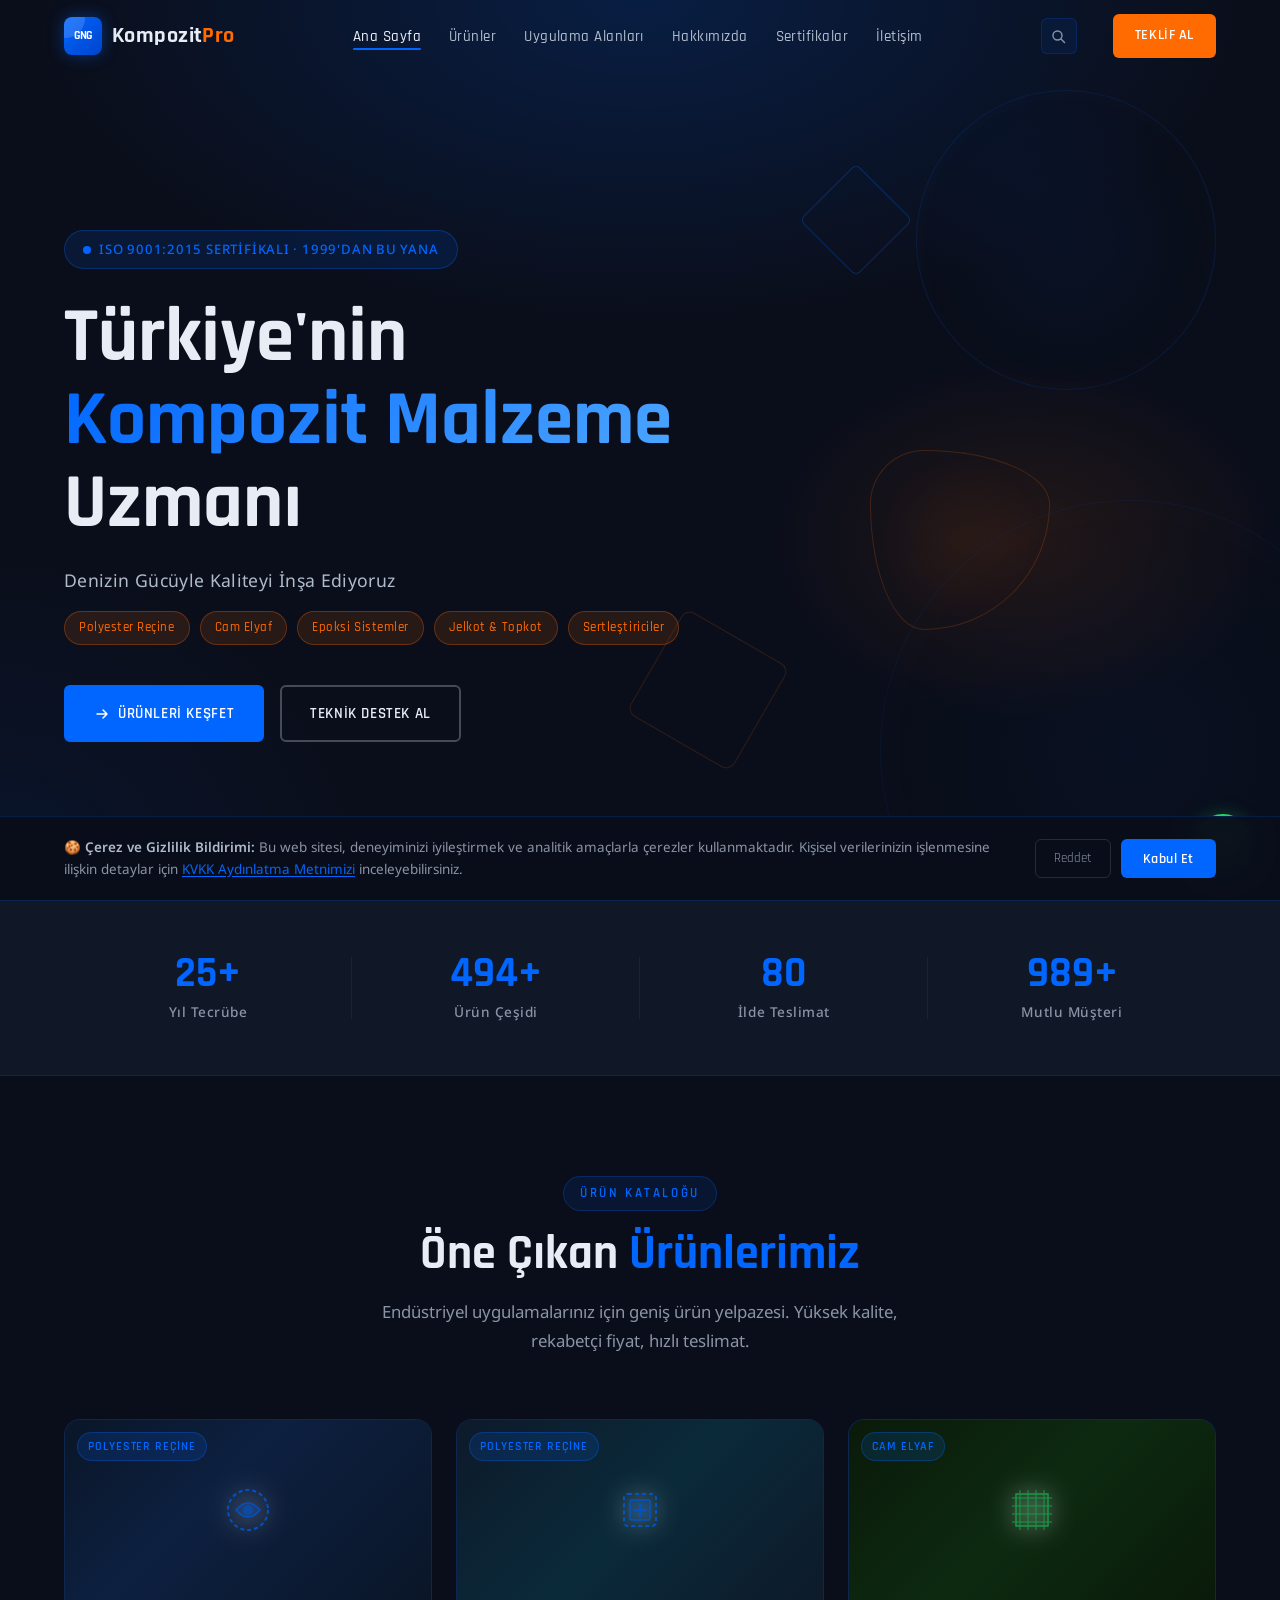
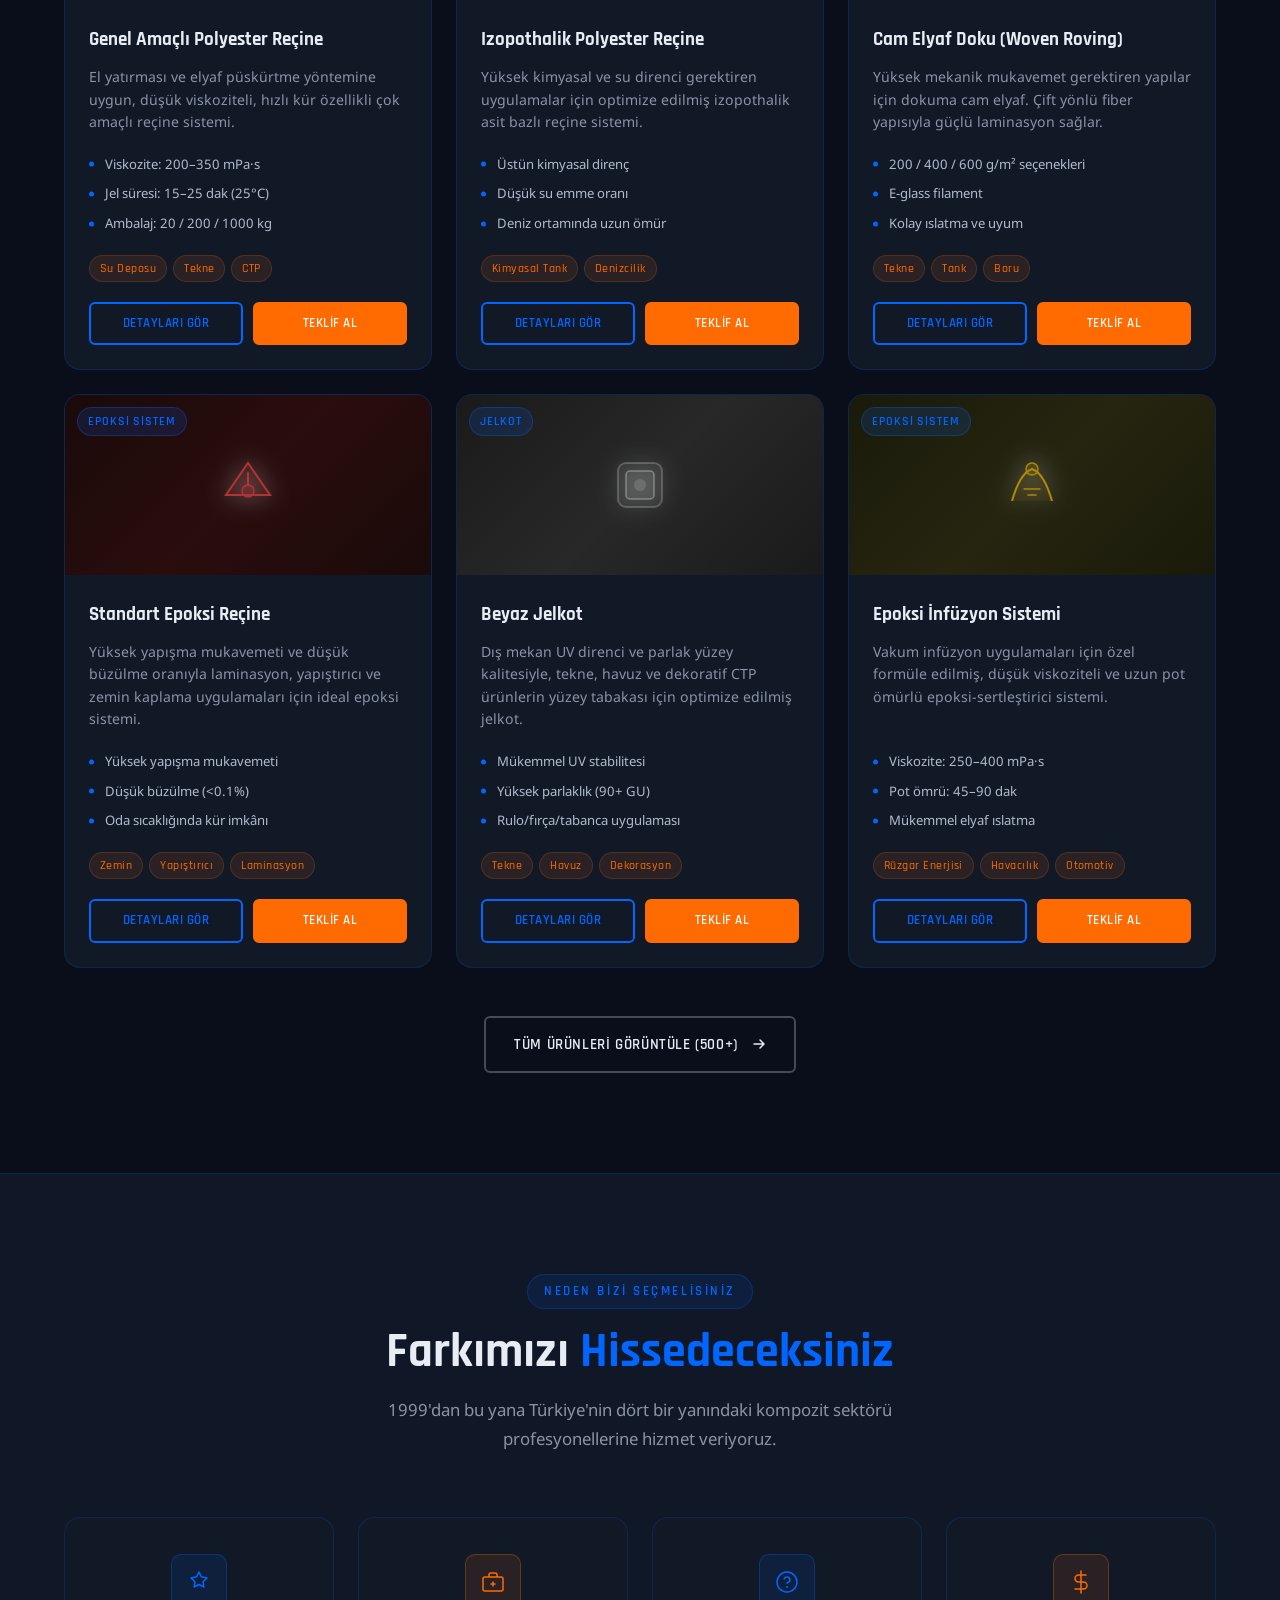
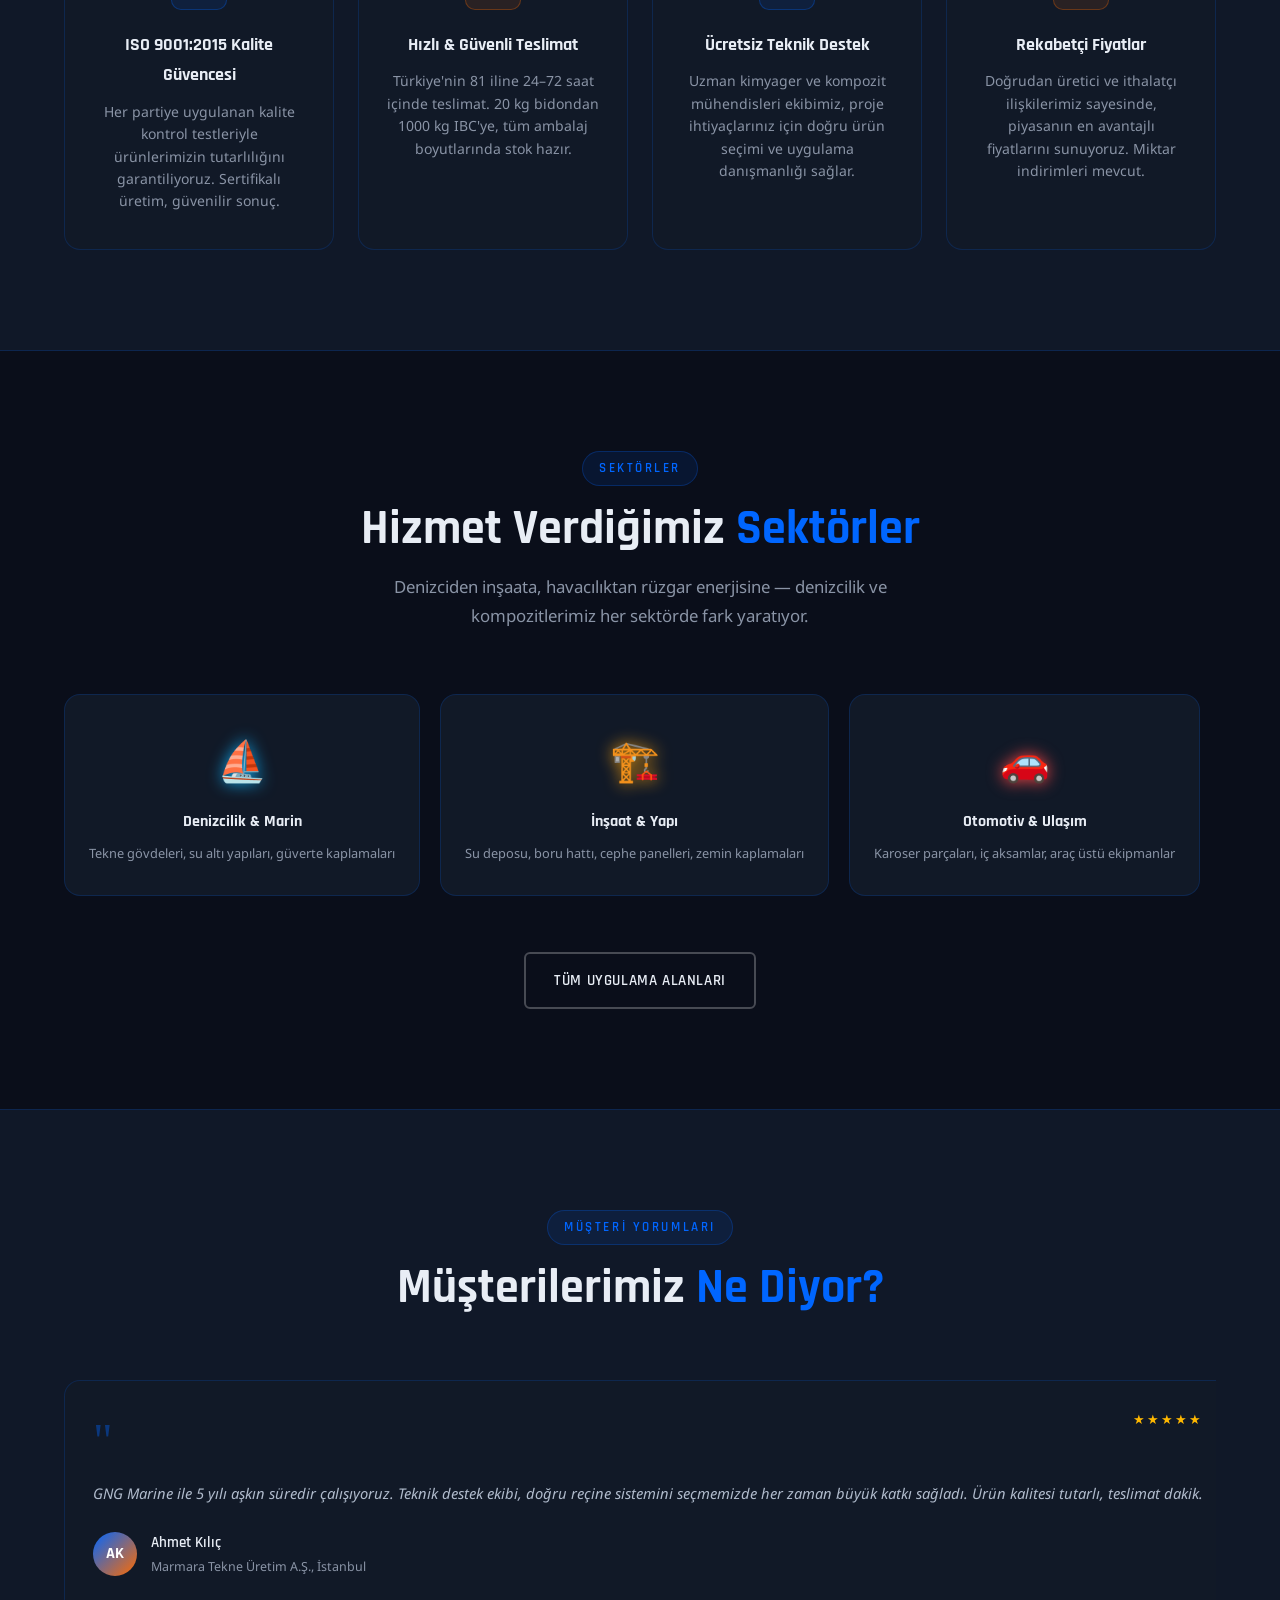
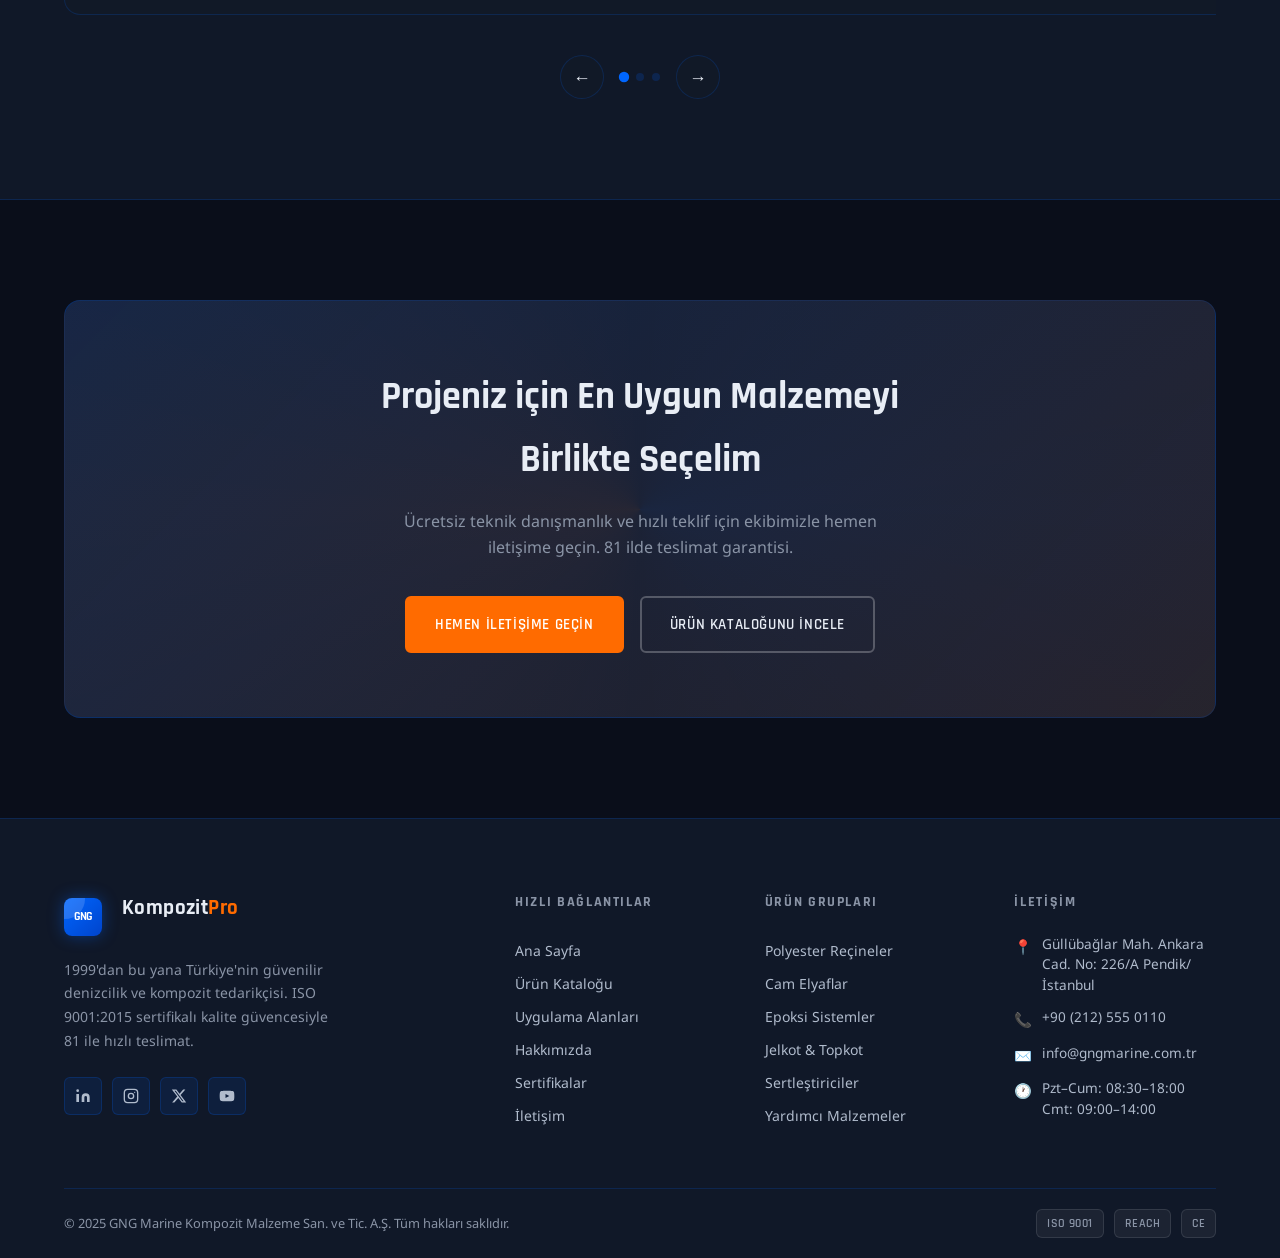
==== commit 37d25b74: "rebrand: KompozitPro → GNG Marine, adres güncellendi - Tüm sayfalarda marka adı 'GNG Marine' olarak " ====
--- a/index.html
+++ b/index.html
@@ -3,10 +3,10 @@
 <head>
   <meta charset="UTF-8" />
   <meta name="viewport" content="width=device-width, initial-scale=1.0" />
-  <title>KompozitPro — Türkiye'nin Kompozit Malzeme Uzmanı | Polyester Reçine, Cam Elyaf, Epoksi</title>
-  <meta name="description" content="KompozitPro, Türkiye'nin lider kompozit malzeme tedarikçisidir. Polyester reçine, cam elyaf, epoksi sistemler, jelkot ve sertleştiricilerde 25 yıllık deneyim. 81 ile hızlı teslimat." />
-  <meta name="keywords" content="kompozit malzeme, polyester reçine, cam elyaf, epoksi reçine, jelkot, sertleştirici, CTP, FRP, Türkiye kompozit, woven roving, chopped strand mat" />
-  <meta property="og:title" content="KompozitPro — Türkiye'nin Kompozit Malzeme Uzmanı" />
+  <title>GNG Marine — Türkiye'nin Kompozit Malzeme Uzmanı | Polyester Reçine, Cam Elyaf, Epoksi</title>
+  <meta name="description" content="GNG Marine, Türkiye'nin lider denizcilik ve kompozit tedarikçisidir. Polyester reçine, cam elyaf, epoksi sistemler, jelkot ve sertleştiricilerde 25 yıllık deneyim. 81 ile hızlı teslimat." />
+  <meta name="keywords" content="denizcilik ve kompozit, polyester reçine, cam elyaf, epoksi reçine, jelkot, sertleştirici, CTP, FRP, Türkiye kompozit, woven roving, chopped strand mat" />
+  <meta property="og:title" content="GNG Marine — Türkiye'nin Kompozit Malzeme Uzmanı" />
   <meta property="og:description" content="Polyester Reçine, Cam Elyaf, Epoksi Sistemler ve daha fazlası. 1999'dan bu yana kalite ve güven." />
   <meta property="og:type" content="website" />
   <link rel="stylesheet" href="css/style.css" />
@@ -19,7 +19,7 @@
   <!-- PRELOADER -->
   <div class="preloader">
     <div class="preloader-logo">
-      <div class="logo-mark">KP</div>
+      <div class="logo-mark" style="font-size:0.75rem;letter-spacing:-1px;">GNG</div>
       <span class="logo-text">Kompozit<span>Pro</span></span>
     </div>
     <div class="preloader-bar-wrap"><div class="preloader-bar"></div></div>
@@ -63,7 +63,7 @@
   <nav class="navbar" id="navbar">
     <div class="container navbar-inner">
       <a href="index.html" class="navbar-logo">
-        <div class="logo-mark">KP</div>
+        <div class="logo-mark" style="font-size:0.75rem;letter-spacing:-1px;">GNG</div>
         <span class="logo-text">Kompozit<span>Pro</span></span>
       </a>
       <ul class="navbar-nav">
@@ -111,7 +111,7 @@
         <h1 class="hero-title">
           Türkiye'nin<br /><span class="highlight">Kompozit Malzeme</span><br />Uzmanı
         </h1>
-        <p class="hero-subtitle">Kompozitin Gücüyle Geleceği İnşa Ediyoruz</p>
+        <p class="hero-subtitle">Denizin Gücüyle Kaliteyi İnşa Ediyoruz</p>
         <div class="hero-tags">
           <span class="hero-tag">Polyester Reçine</span>
           <span class="hero-tag">Cam Elyaf</span>
@@ -410,7 +410,7 @@
       <div class="section-header fade-in">
         <span class="section-label">Sektörler</span>
         <h2 class="section-title">Hizmet Verdiğimiz <span>Sektörler</span></h2>
-        <p class="section-subtitle">Denizciden inşaata, havacılıktan rüzgar enerjisine — kompozit malzemelerimiz her sektörde fark yaratıyor.</p>
+        <p class="section-subtitle">Denizciden inşaata, havacılıktan rüzgar enerjisine — denizcilik ve kompozitlerimiz her sektörde fark yaratıyor.</p>
       </div>
       <div class="industries-scroll fade-in">
         <div class="industry-card">
@@ -462,7 +462,7 @@
           <div class="testimonial-card">
             <span class="testimonial-stars">★★★★★</span>
             <span class="testimonial-quote">"</span>
-            <p class="testimonial-text">KompozitPro ile 5 yılı aşkın süredir çalışıyoruz. Teknik destek ekibi, doğru reçine sistemini seçmemizde her zaman büyük katkı sağladı. Ürün kalitesi tutarlı, teslimat dakik.</p>
+            <p class="testimonial-text">GNG Marine ile 5 yılı aşkın süredir çalışıyoruz. Teknik destek ekibi, doğru reçine sistemini seçmemizde her zaman büyük katkı sağladı. Ürün kalitesi tutarlı, teslimat dakik.</p>
             <div class="testimonial-author">
               <div class="author-avatar">AK</div>
               <div>
@@ -474,7 +474,7 @@
           <div class="testimonial-card">
             <span class="testimonial-stars">★★★★★</span>
             <span class="testimonial-quote">"</span>
-            <p class="testimonial-text">İzmir fabrikamız için yıllık 50 ton polyester reçine alımı yapıyoruz. Hem fiyat hem kalite açısından piyasadaki en iyi alternatif KompozitPro. Hiçbir zaman stok sıkıntısı yaşamadık.</p>
+            <p class="testimonial-text">İzmir fabrikamız için yıllık 50 ton polyester reçine alımı yapıyoruz. Hem fiyat hem kalite açısından piyasadaki en iyi alternatif GNG Marine. Hiçbir zaman stok sıkıntısı yaşamadık.</p>
             <div class="testimonial-author">
               <div class="author-avatar">FD</div>
               <div>
@@ -529,10 +529,10 @@
       <div class="footer-grid">
         <div class="footer-brand">
           <a href="index.html" class="navbar-logo" style="margin-bottom:16px; display:inline-flex;">
-            <div class="logo-mark">KP</div>
+            <div class="logo-mark" style="font-size:0.75rem;letter-spacing:-1px;">GNG</div>
             <span class="logo-text" style="font-size:1.3rem; margin-left:10px;">Kompozit<span>Pro</span></span>
           </a>
-          <p class="footer-tagline">1999'dan bu yana Türkiye'nin güvenilir kompozit malzeme tedarikçisi. ISO 9001:2015 sertifikalı kalite güvencesiyle 81 ile hızlı teslimat.</p>
+          <p class="footer-tagline">1999'dan bu yana Türkiye'nin güvenilir denizcilik ve kompozit tedarikçisi. ISO 9001:2015 sertifikalı kalite güvencesiyle 81 ile hızlı teslimat.</p>
           <div class="footer-socials">
             <a href="#" class="social-link" aria-label="LinkedIn">
               <svg width="16" height="16" viewBox="0 0 24 24" fill="currentColor"><path d="M16 8a6 6 0 016 6v7h-4v-7a2 2 0 00-2-2 2 2 0 00-2 2v7h-4v-7a6 6 0 016-6zM2 9h4v12H2z"/><circle cx="4" cy="4" r="2"/></svg>
@@ -577,7 +577,7 @@
           <h4 class="footer-col-title">İletişim</h4>
           <div class="footer-contact-item">
             <span class="footer-contact-icon">📍</span>
-            <span>Organize Sanayi Bölgesi, 5. Cadde No:12, 34522 Esenyurt, İstanbul</span>
+            <span>Güllübağlar Mah. Ankara Cad. No: 226/A Pendik/İstanbul</span>
           </div>
           <div class="footer-contact-item">
             <span class="footer-contact-icon">📞</span>
@@ -585,7 +585,7 @@
           </div>
           <div class="footer-contact-item">
             <span class="footer-contact-icon">✉️</span>
-            <span>info@kompozitpro.com.tr</span>
+            <span>info@gngmarine.com.tr</span>
           </div>
           <div class="footer-contact-item">
             <span class="footer-contact-icon">🕐</span>
@@ -595,7 +595,7 @@
       </div>
 
       <div class="footer-bottom">
-        <p class="footer-bottom-text">© 2025 KompozitPro Kompozit Malzeme San. ve Tic. A.Ş. Tüm hakları saklıdır.</p>
+        <p class="footer-bottom-text">© 2025 GNG Marine Kompozit Malzeme San. ve Tic. A.Ş. Tüm hakları saklıdır.</p>
         <div class="footer-cert-badges">
           <span class="cert-badge">ISO 9001</span>
           <span class="cert-badge">REACH</span>
--- a/css/style.css
+++ b/css/style.css
@@ -1,5 +1,5 @@
 /* ============================================================
-   KompozitPro — Ana Stil Dosyası
+   GNG Marine — Ana Stil Dosyası
    Industrial-Luxury Design System
    ============================================================ */
 
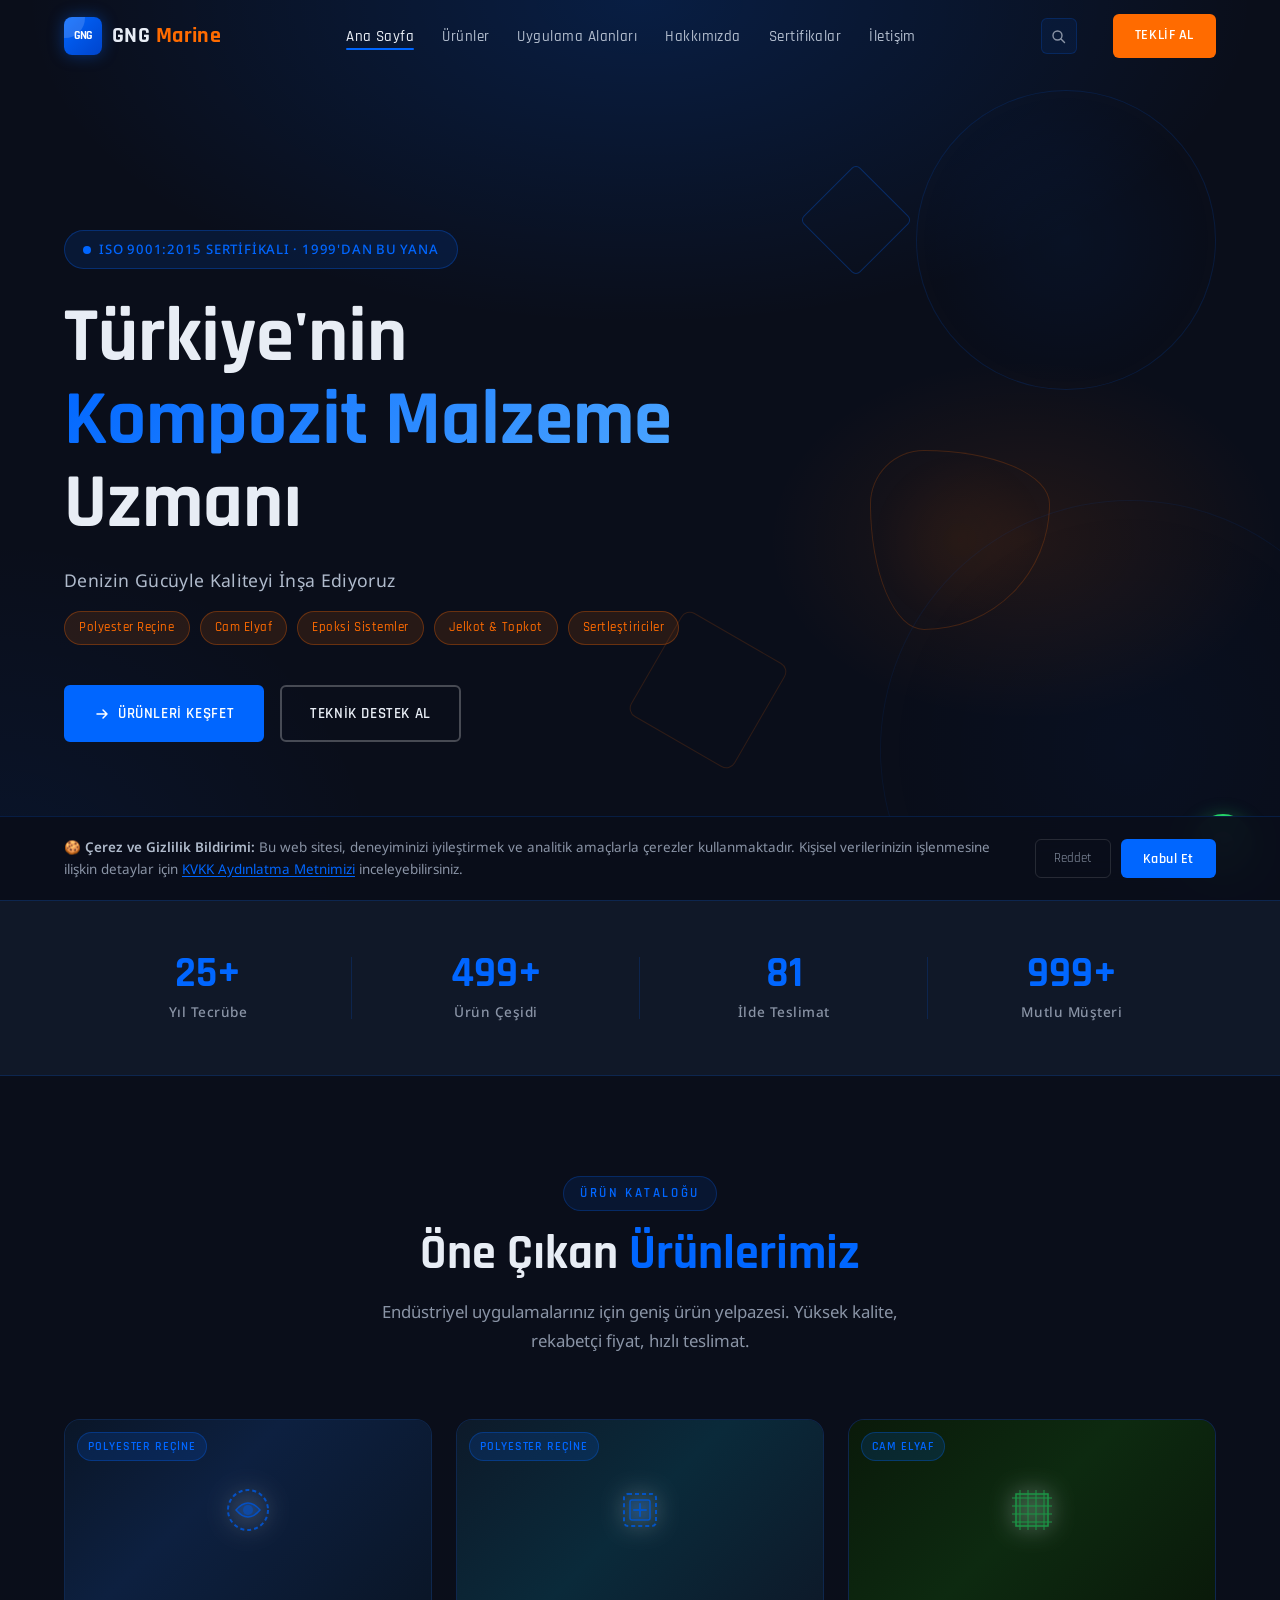
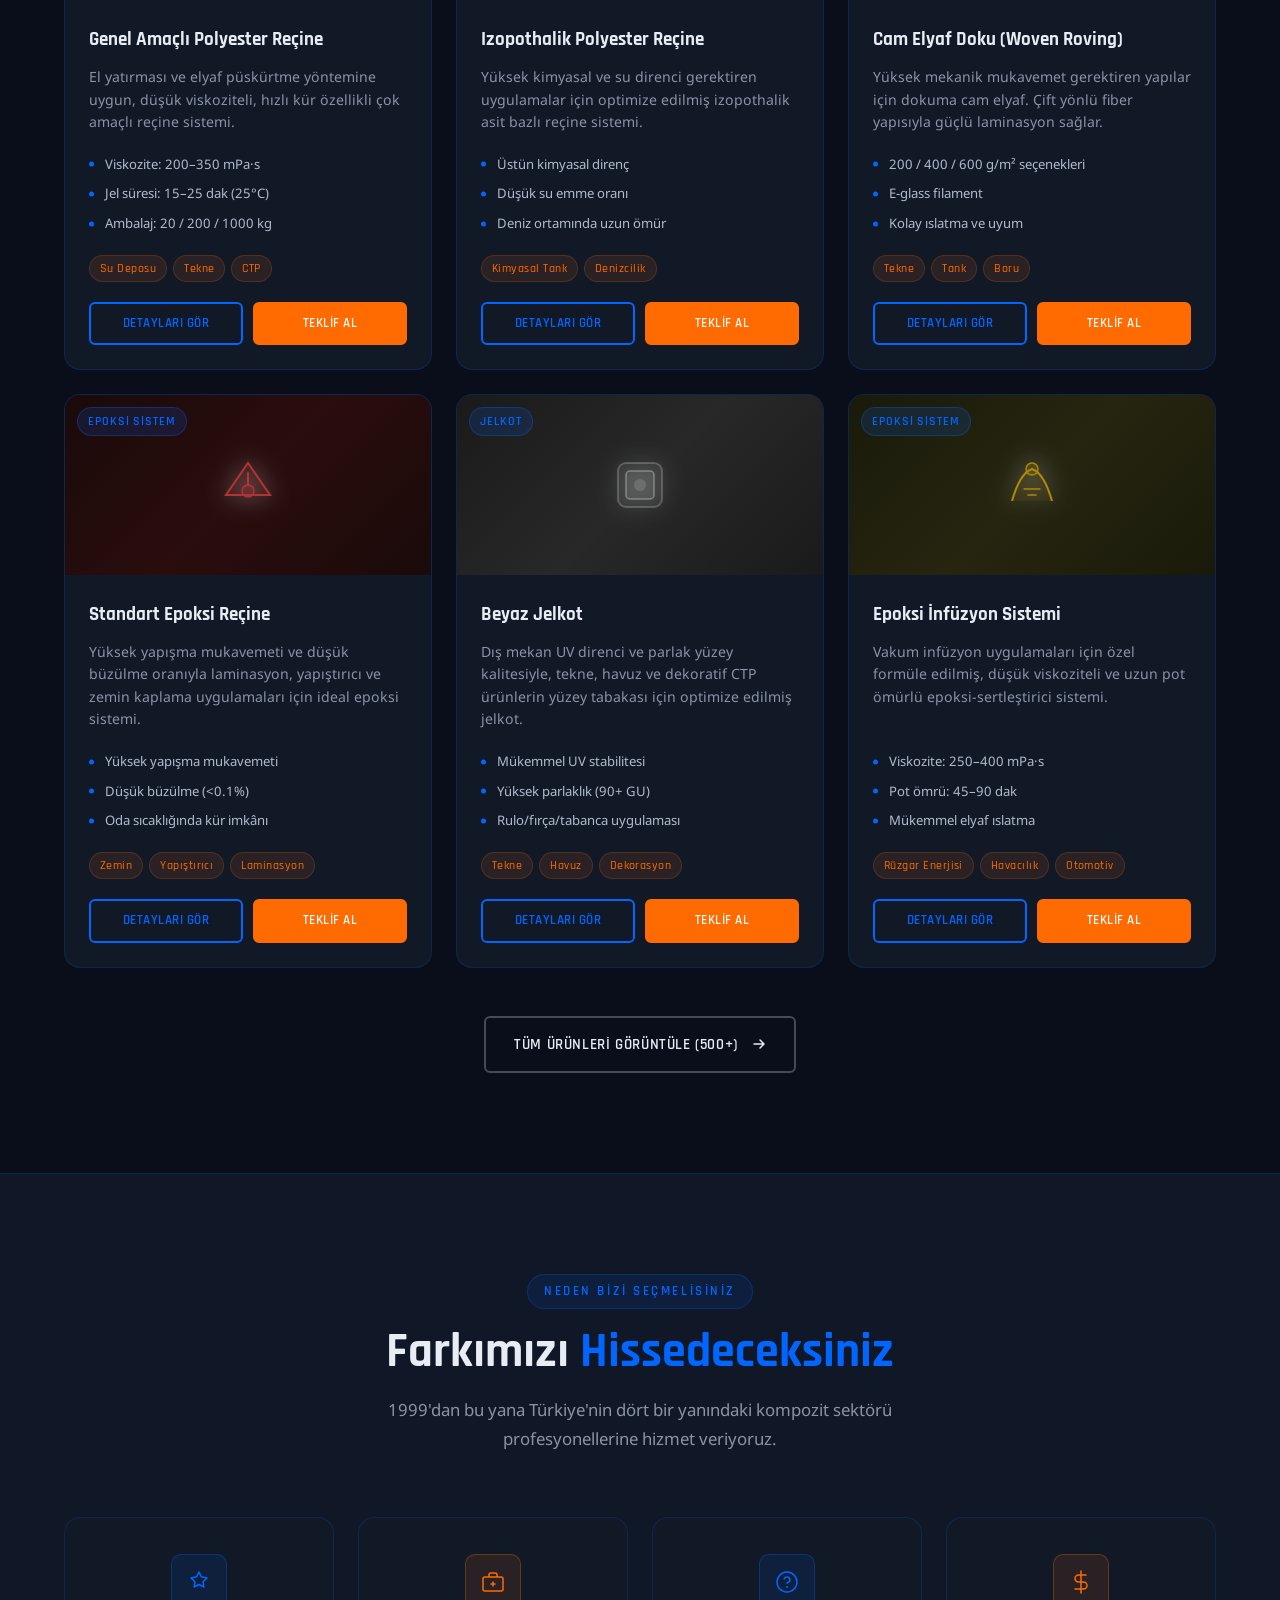
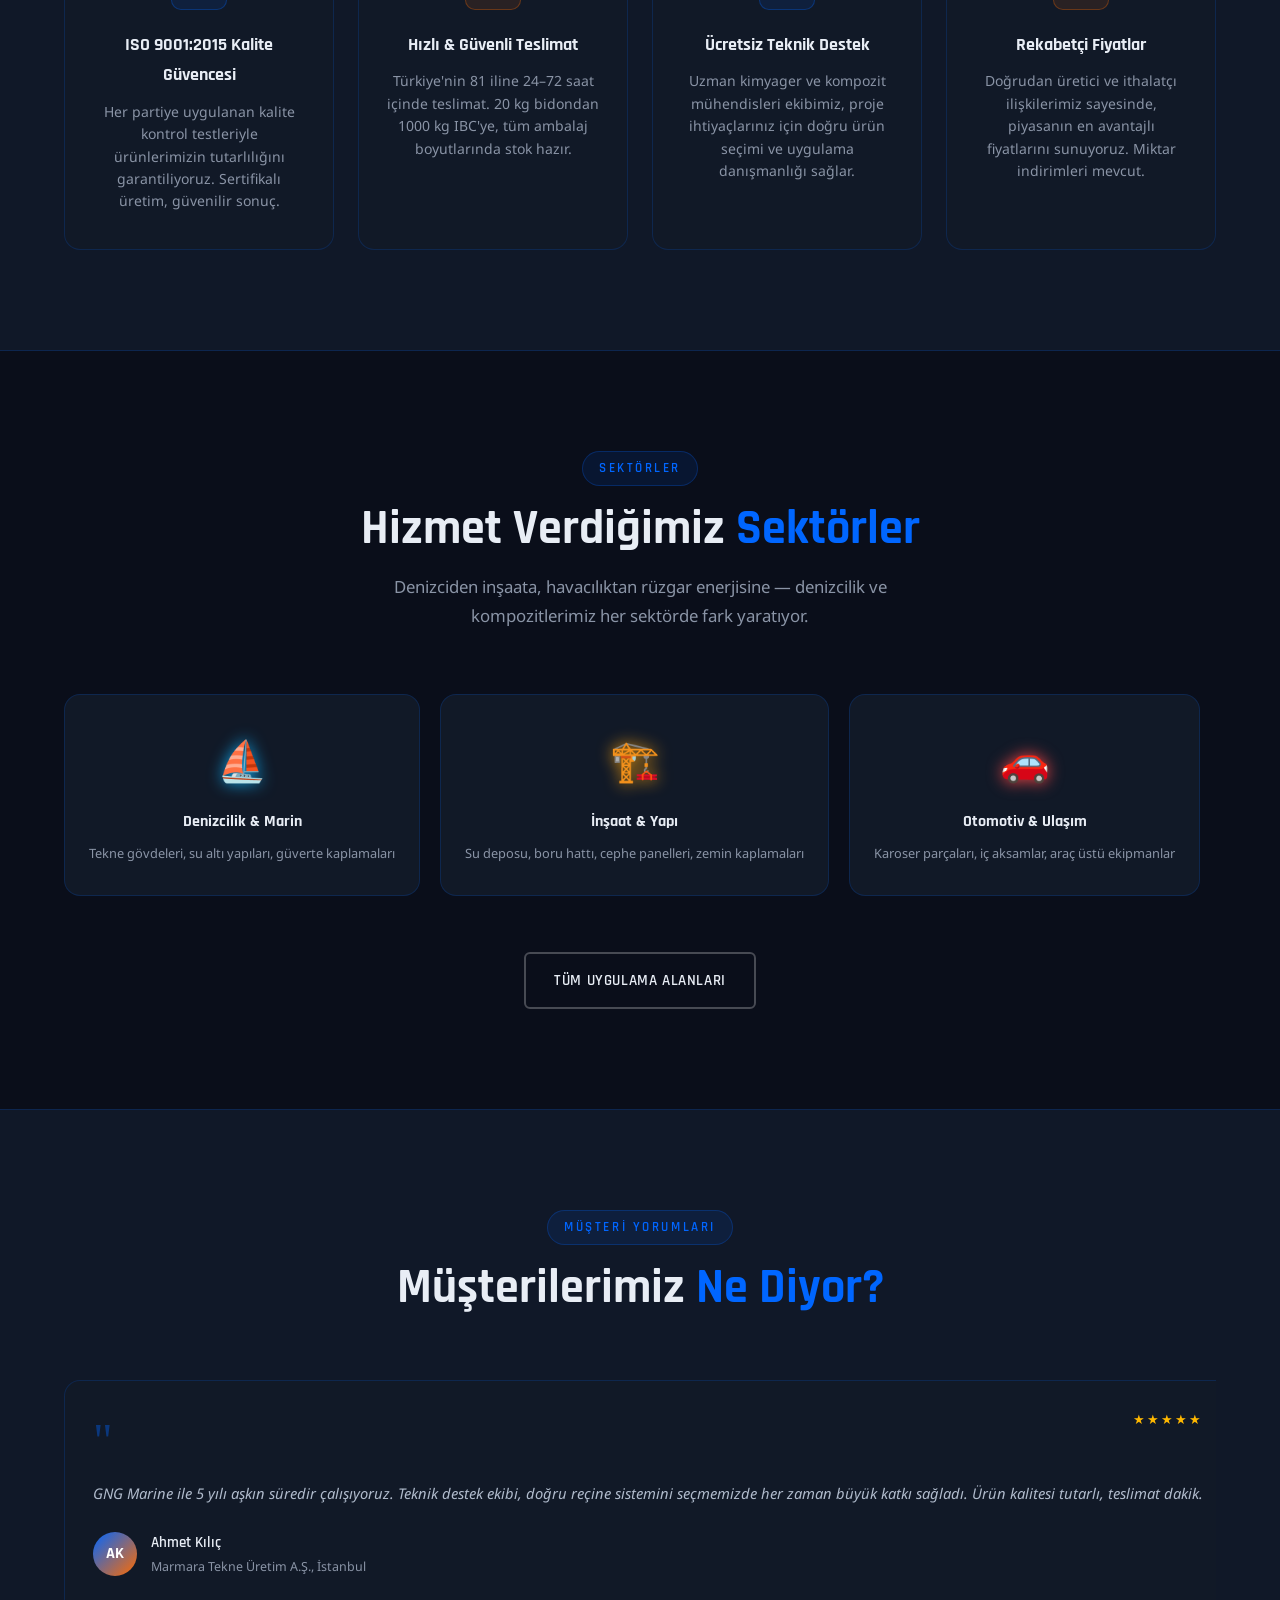
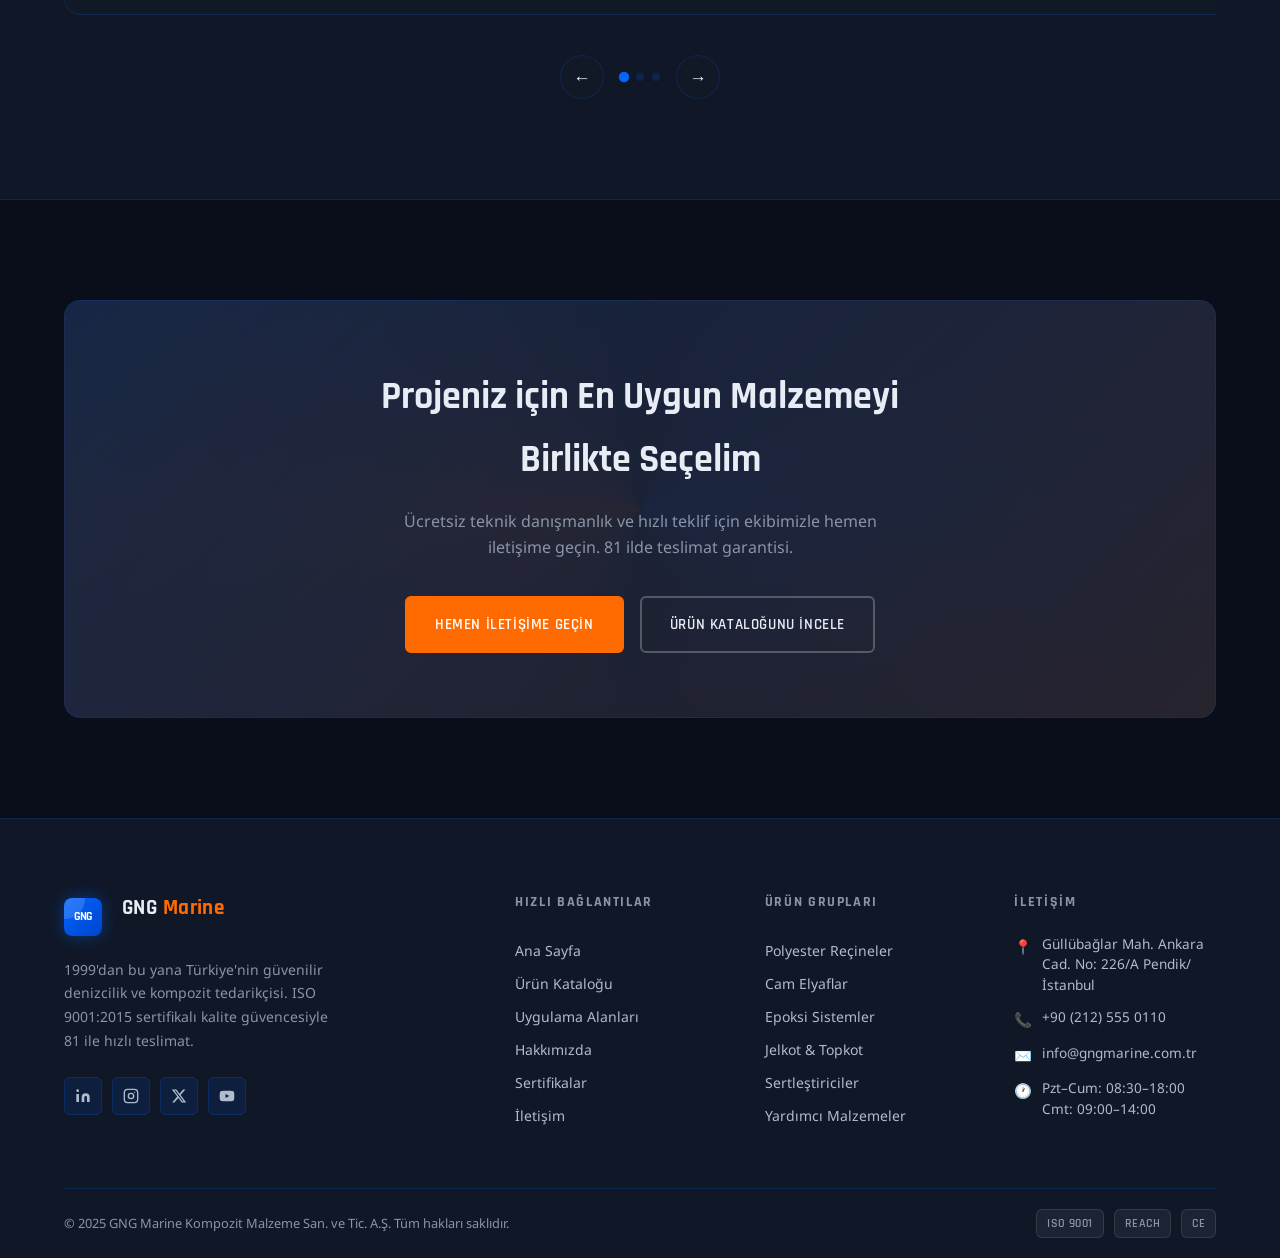
==== commit 63ff1168: "fix: navbar logo metni 'GNG Marine' olarak güncellendi Co-Authored-By: Claude Sonnet 4.6 <noreply@an" ====
--- a/index.html
+++ b/index.html
@@ -20,7 +20,7 @@
   <div class="preloader">
     <div class="preloader-logo">
       <div class="logo-mark" style="font-size:0.75rem;letter-spacing:-1px;">GNG</div>
-      <span class="logo-text">Kompozit<span>Pro</span></span>
+      <span class="logo-text">GNG <span>Marine</span></span>
     </div>
     <div class="preloader-bar-wrap"><div class="preloader-bar"></div></div>
     <span class="preloader-text">Yükleniyor…</span>
@@ -64,7 +64,7 @@
     <div class="container navbar-inner">
       <a href="index.html" class="navbar-logo">
         <div class="logo-mark" style="font-size:0.75rem;letter-spacing:-1px;">GNG</div>
-        <span class="logo-text">Kompozit<span>Pro</span></span>
+        <span class="logo-text">GNG <span>Marine</span></span>
       </a>
       <ul class="navbar-nav">
         <li><a href="index.html" class="nav-link">Ana Sayfa</a></li>
@@ -530,7 +530,7 @@
         <div class="footer-brand">
           <a href="index.html" class="navbar-logo" style="margin-bottom:16px; display:inline-flex;">
             <div class="logo-mark" style="font-size:0.75rem;letter-spacing:-1px;">GNG</div>
-            <span class="logo-text" style="font-size:1.3rem; margin-left:10px;">Kompozit<span>Pro</span></span>
+            <span class="logo-text" style="font-size:1.3rem; margin-left:10px;">GNG <span>Marine</span></span>
           </a>
           <p class="footer-tagline">1999'dan bu yana Türkiye'nin güvenilir denizcilik ve kompozit tedarikçisi. ISO 9001:2015 sertifikalı kalite güvencesiyle 81 ile hızlı teslimat.</p>
           <div class="footer-socials">
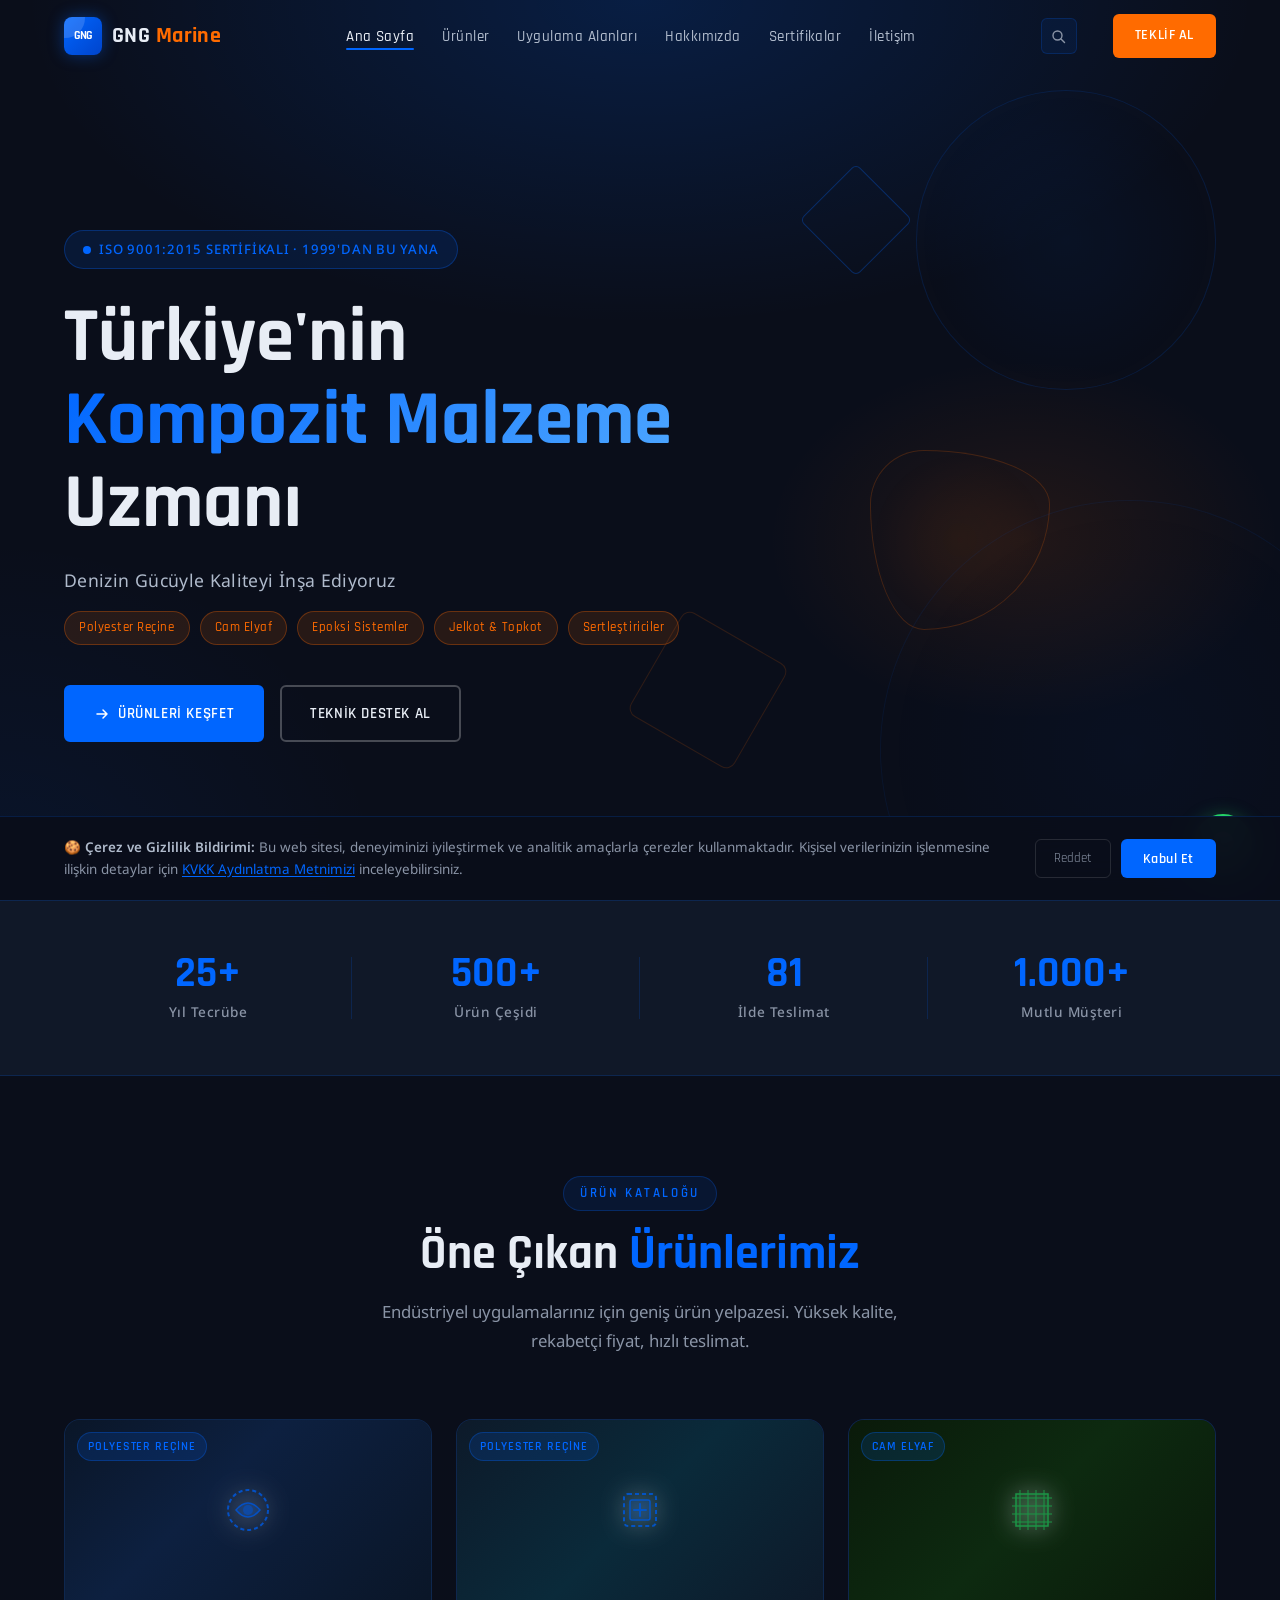
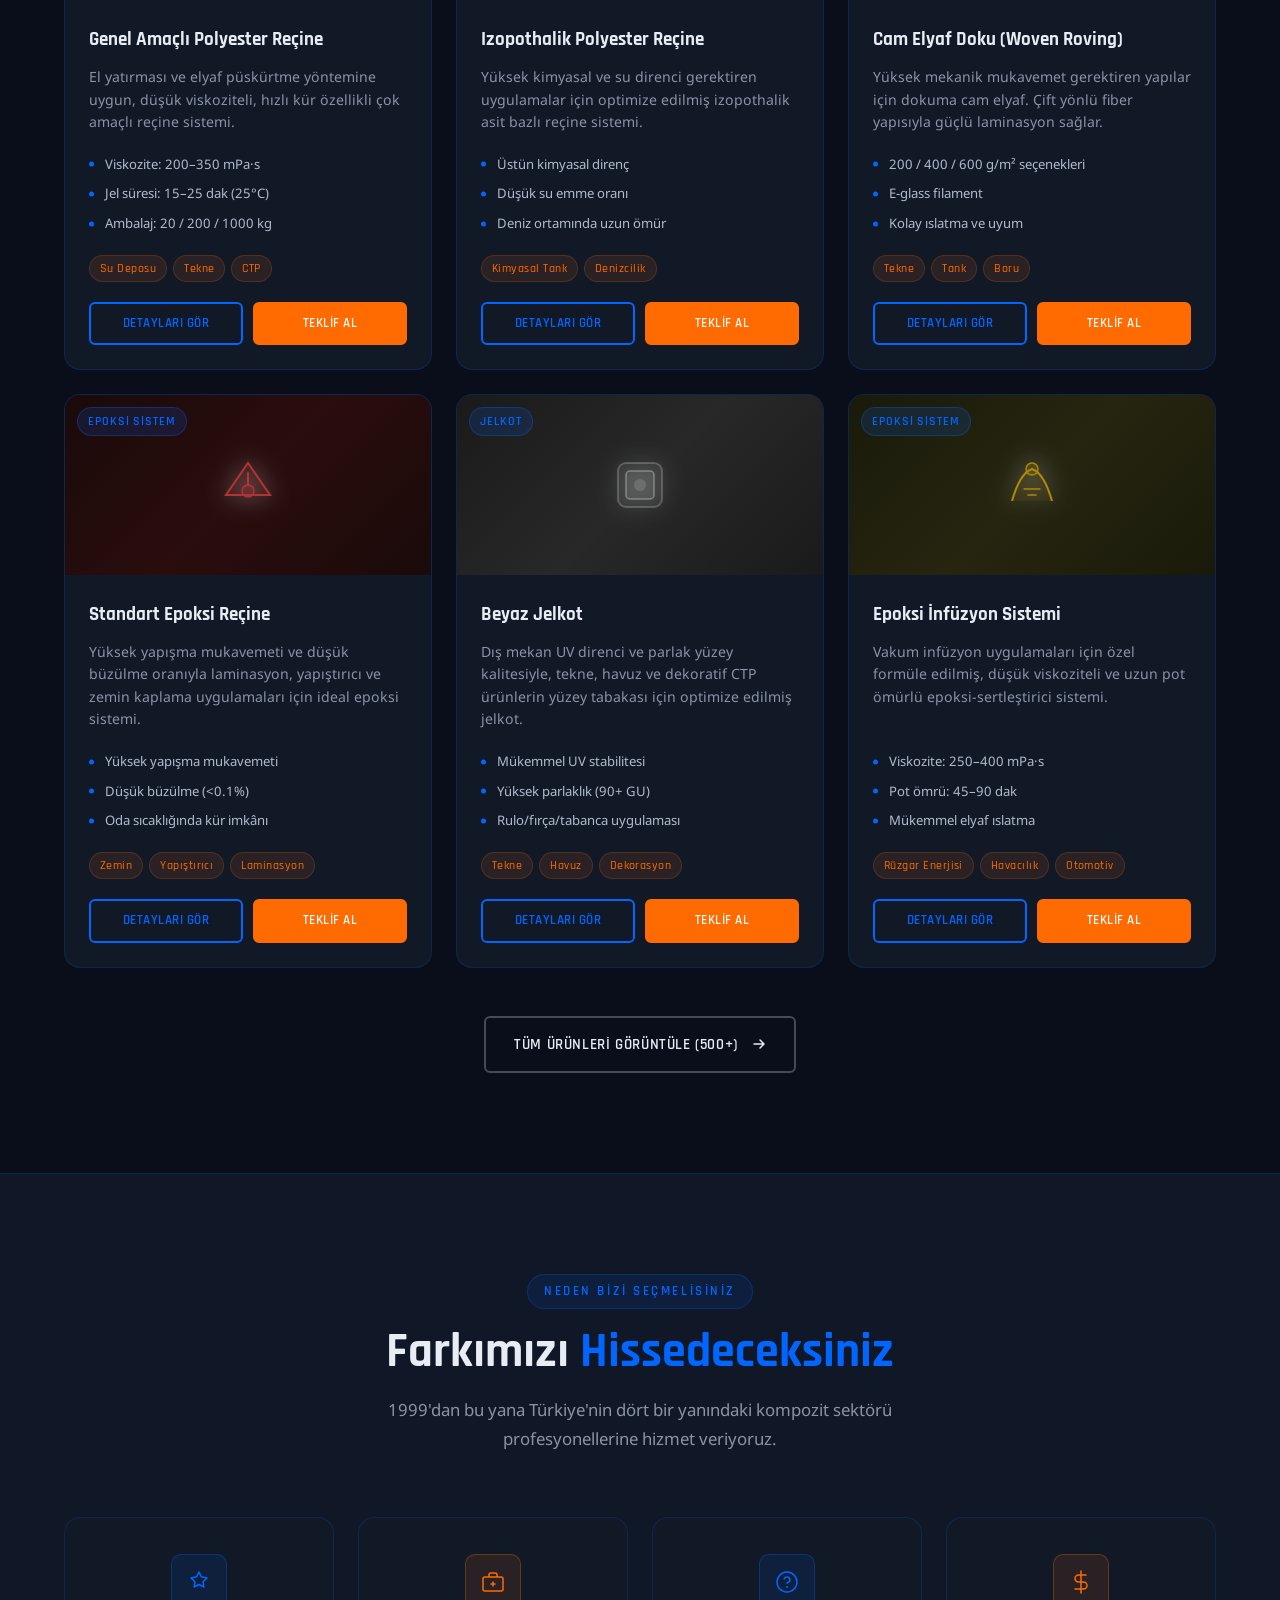
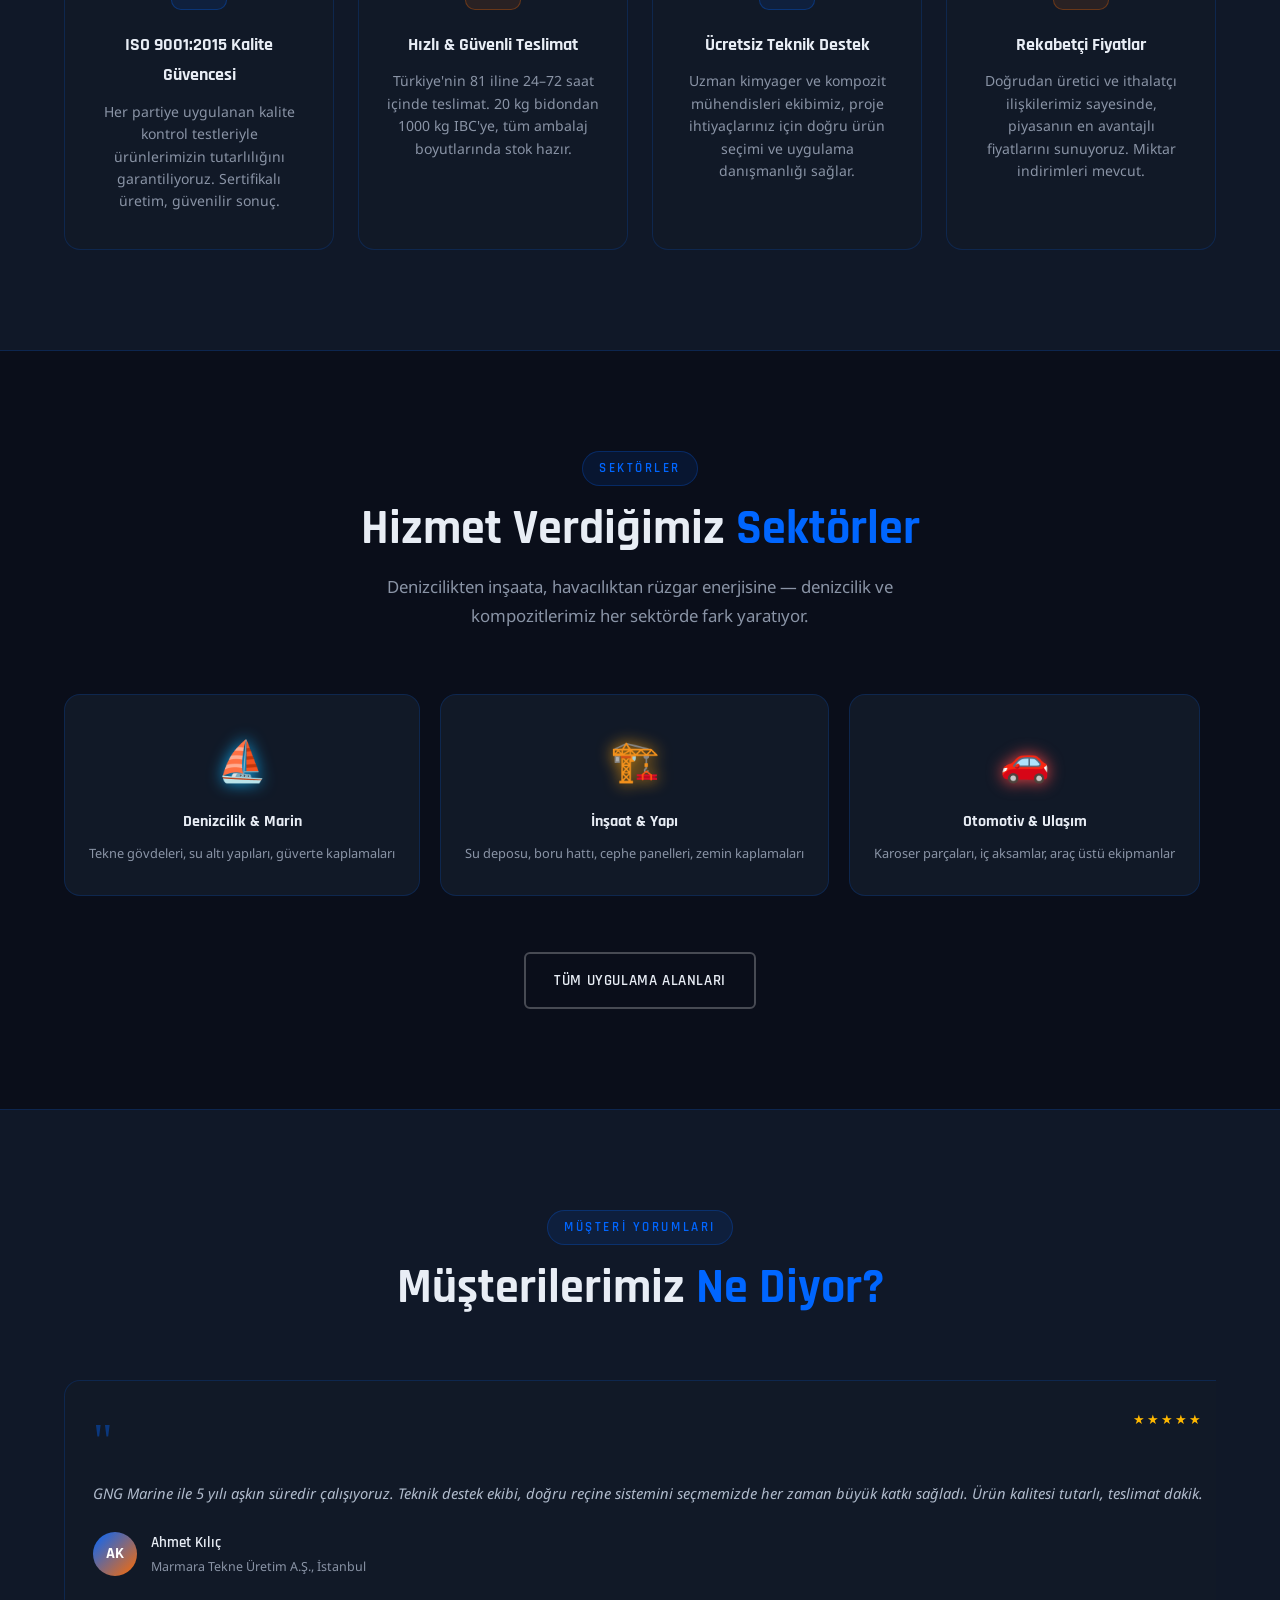
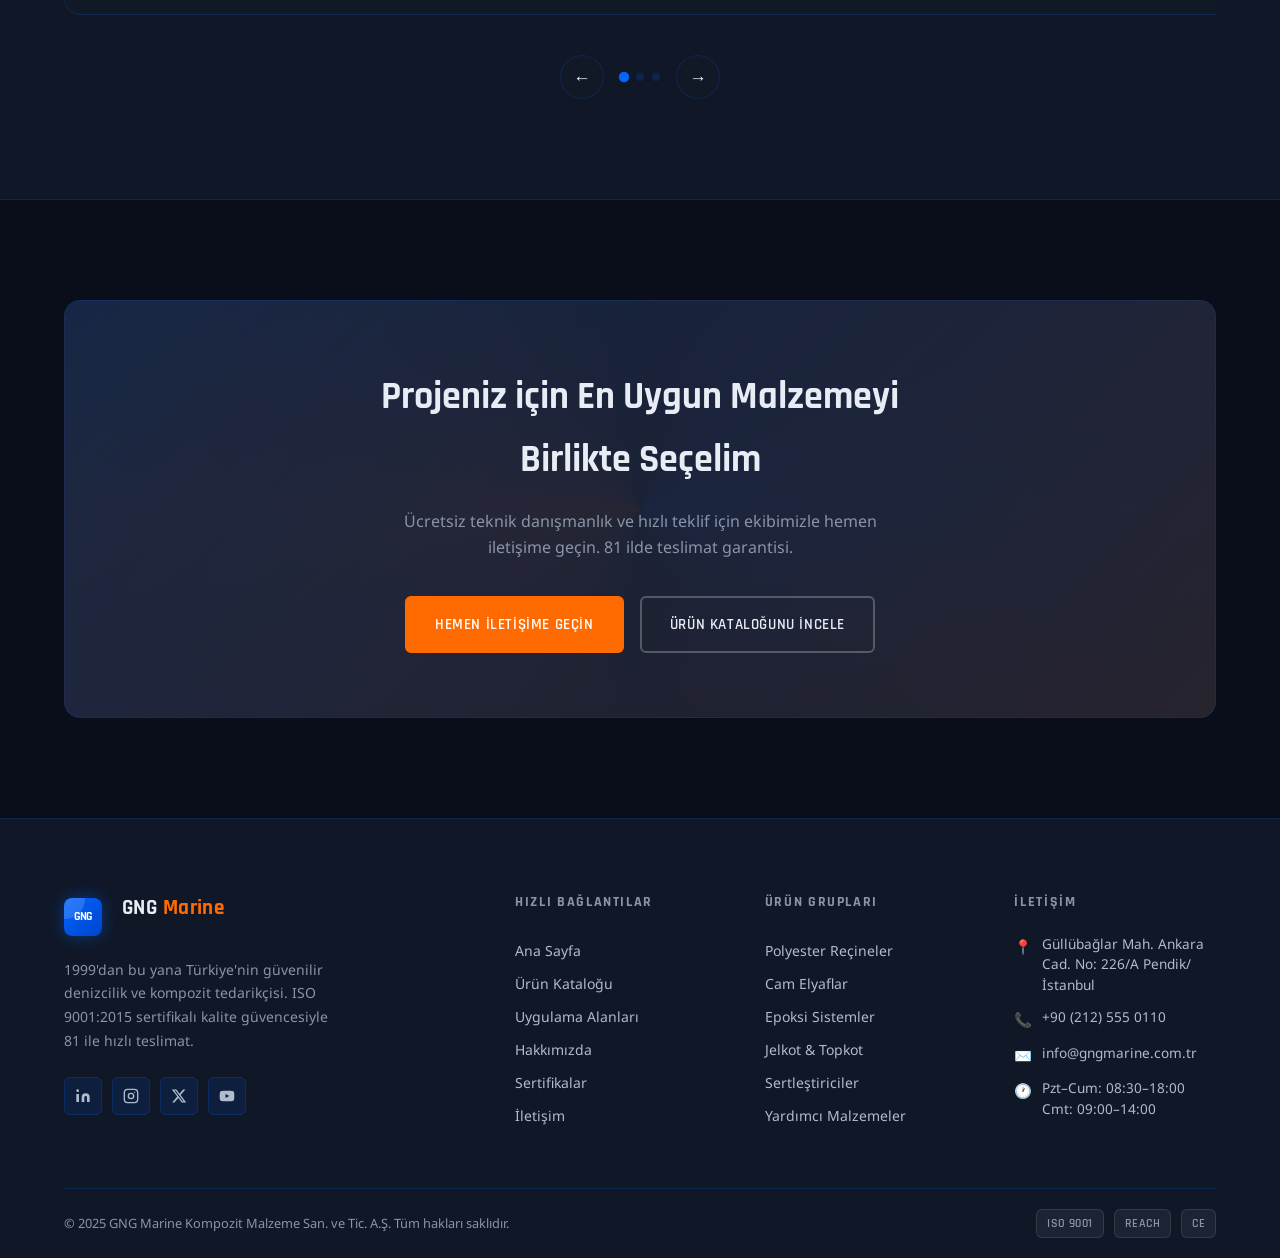
==== commit b661c306: "fix: 'Denizciden' → 'Denizcilikten' olarak düzeltildi Co-Authored-By: Claude Sonnet 4.6 <noreply@ant" ====
--- a/index.html
+++ b/index.html
@@ -410,7 +410,7 @@
       <div class="section-header fade-in">
         <span class="section-label">Sektörler</span>
         <h2 class="section-title">Hizmet Verdiğimiz <span>Sektörler</span></h2>
-        <p class="section-subtitle">Denizciden inşaata, havacılıktan rüzgar enerjisine — denizcilik ve kompozitlerimiz her sektörde fark yaratıyor.</p>
+        <p class="section-subtitle">Denizcilikten inşaata, havacılıktan rüzgar enerjisine — denizcilik ve kompozitlerimiz her sektörde fark yaratıyor.</p>
       </div>
       <div class="industries-scroll fade-in">
         <div class="industry-card">
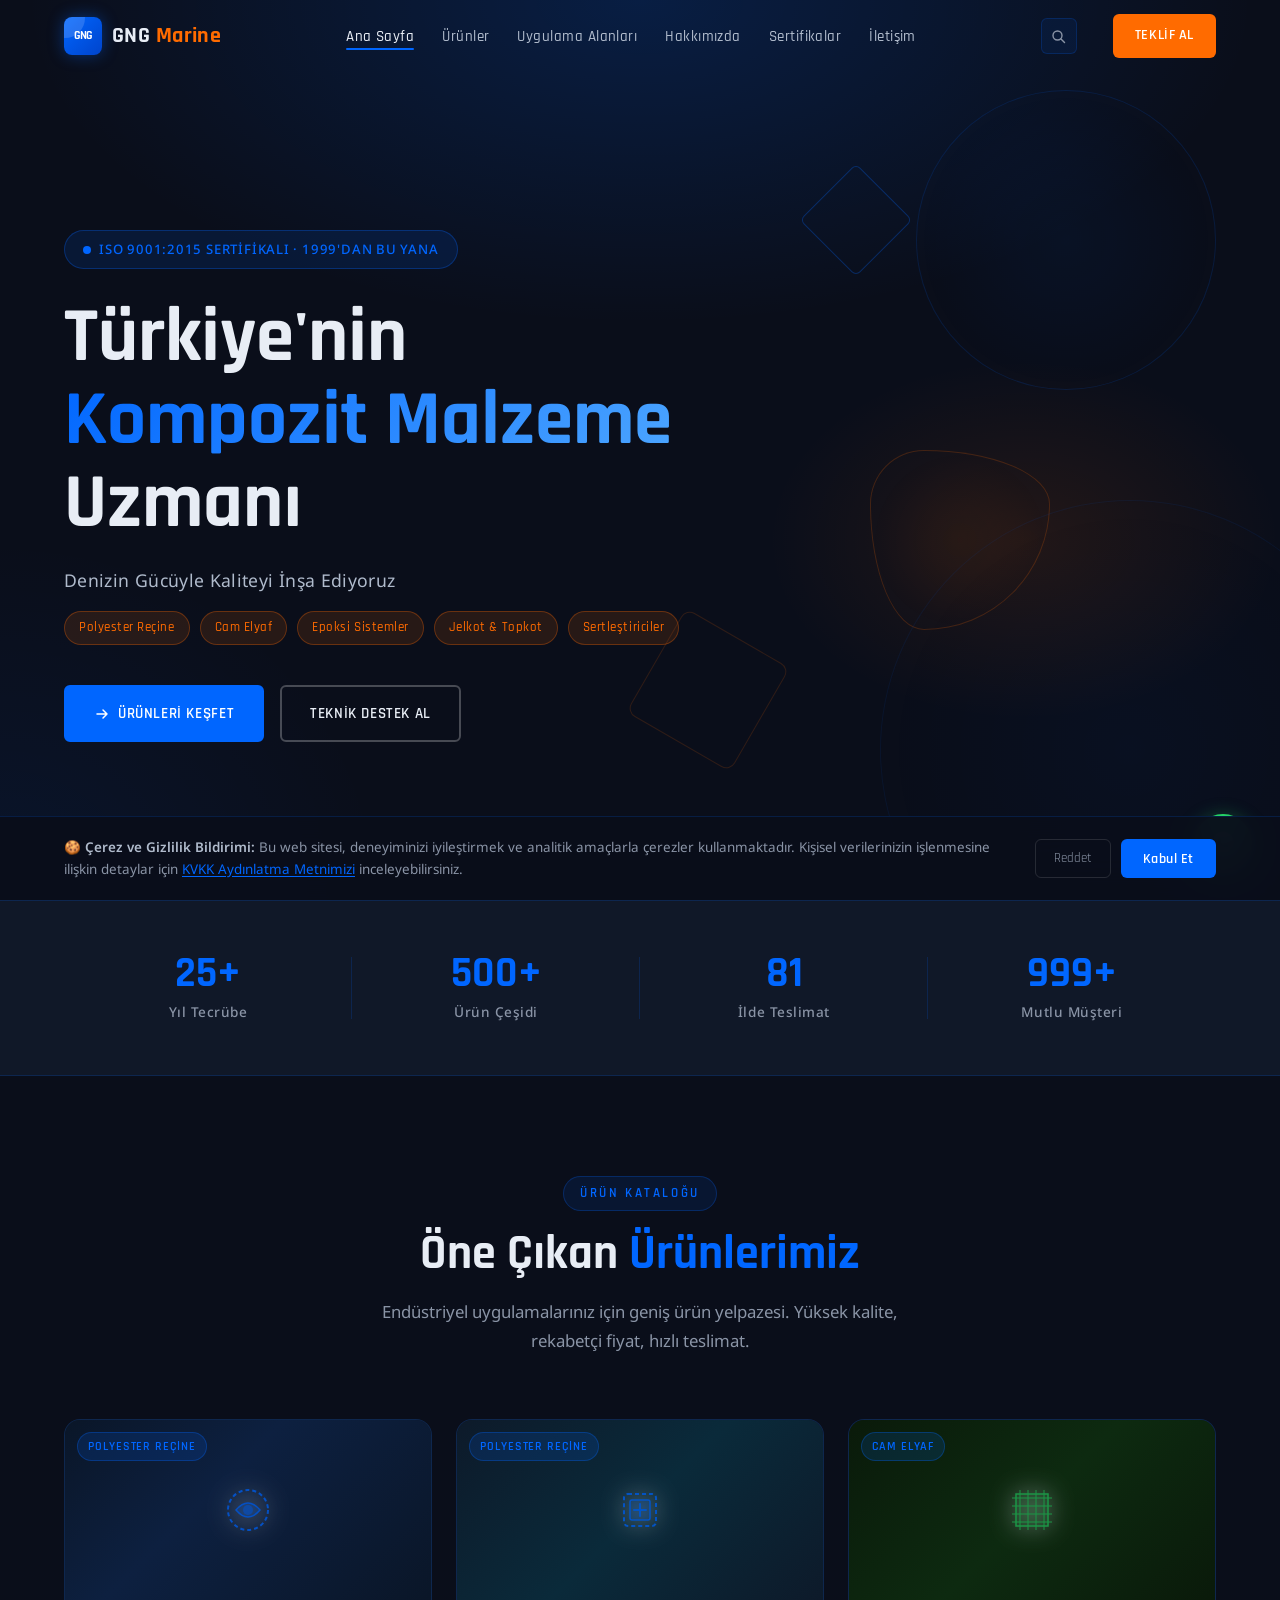
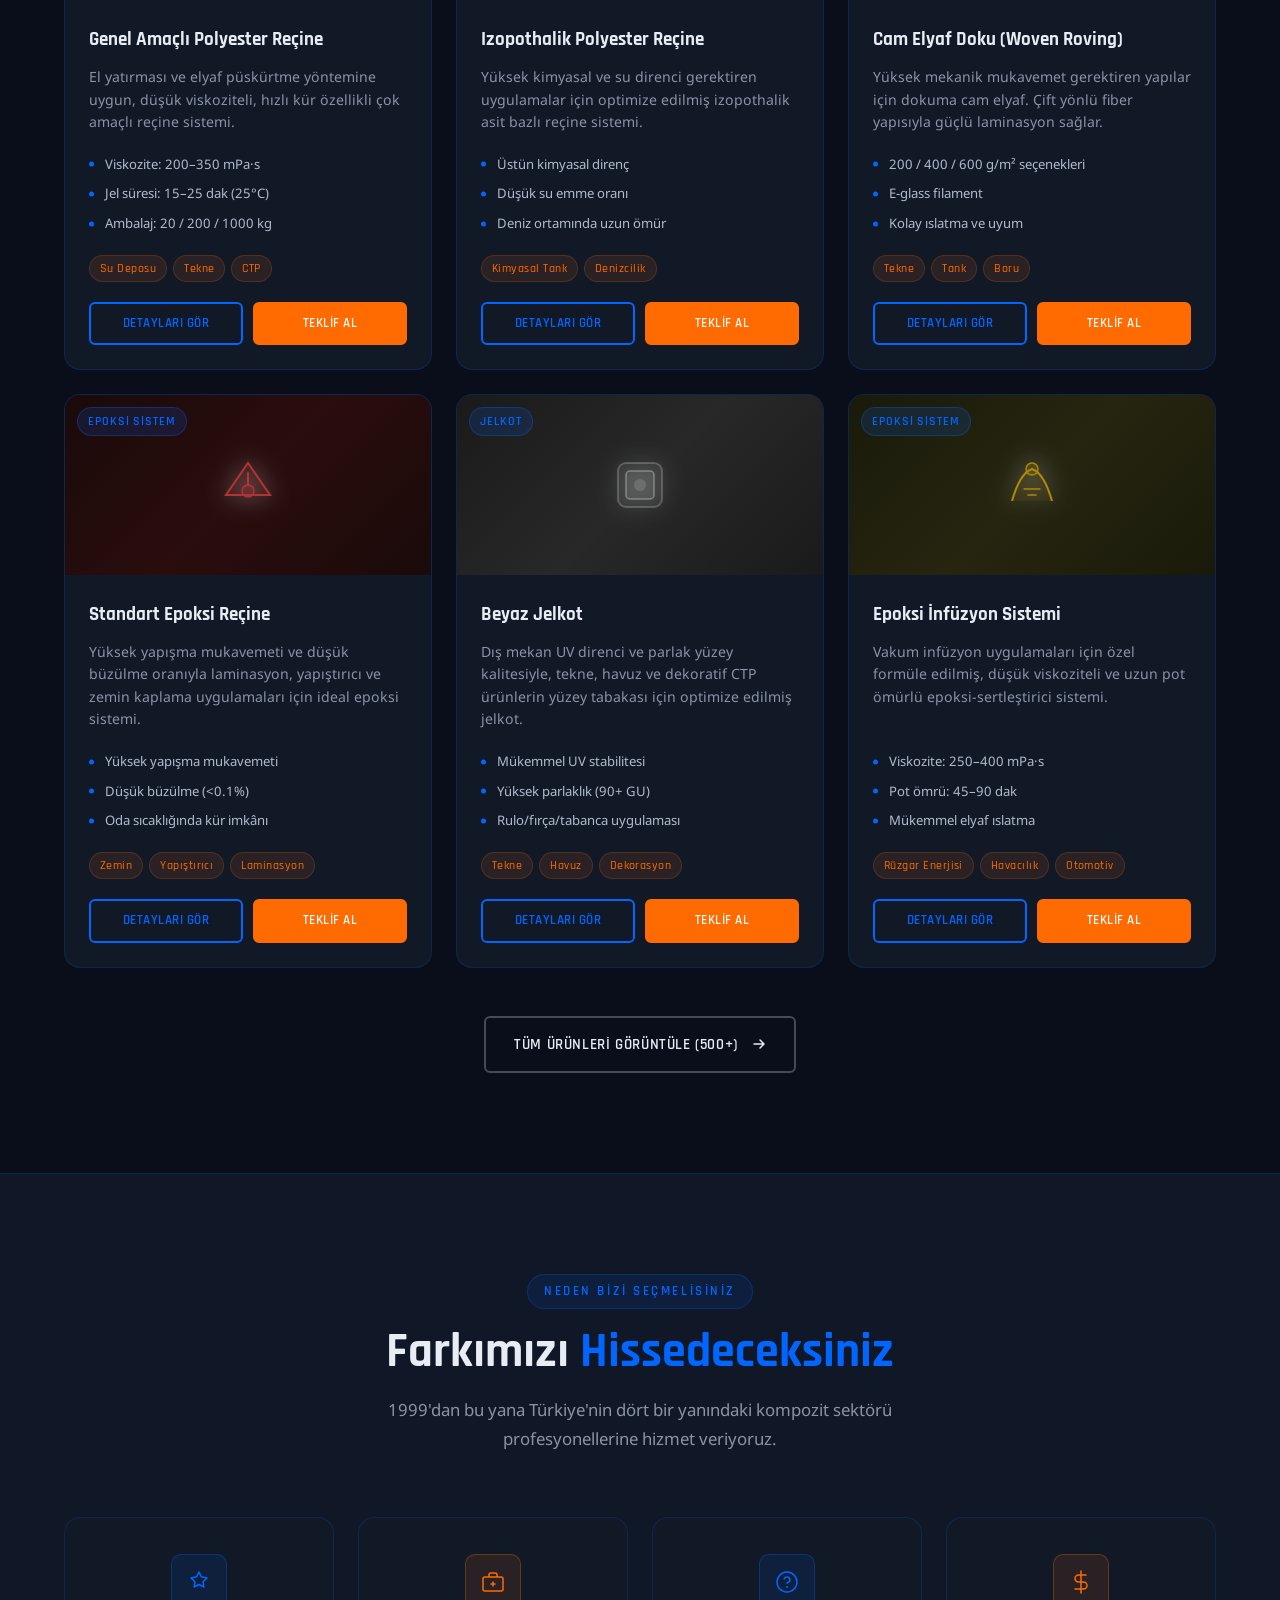
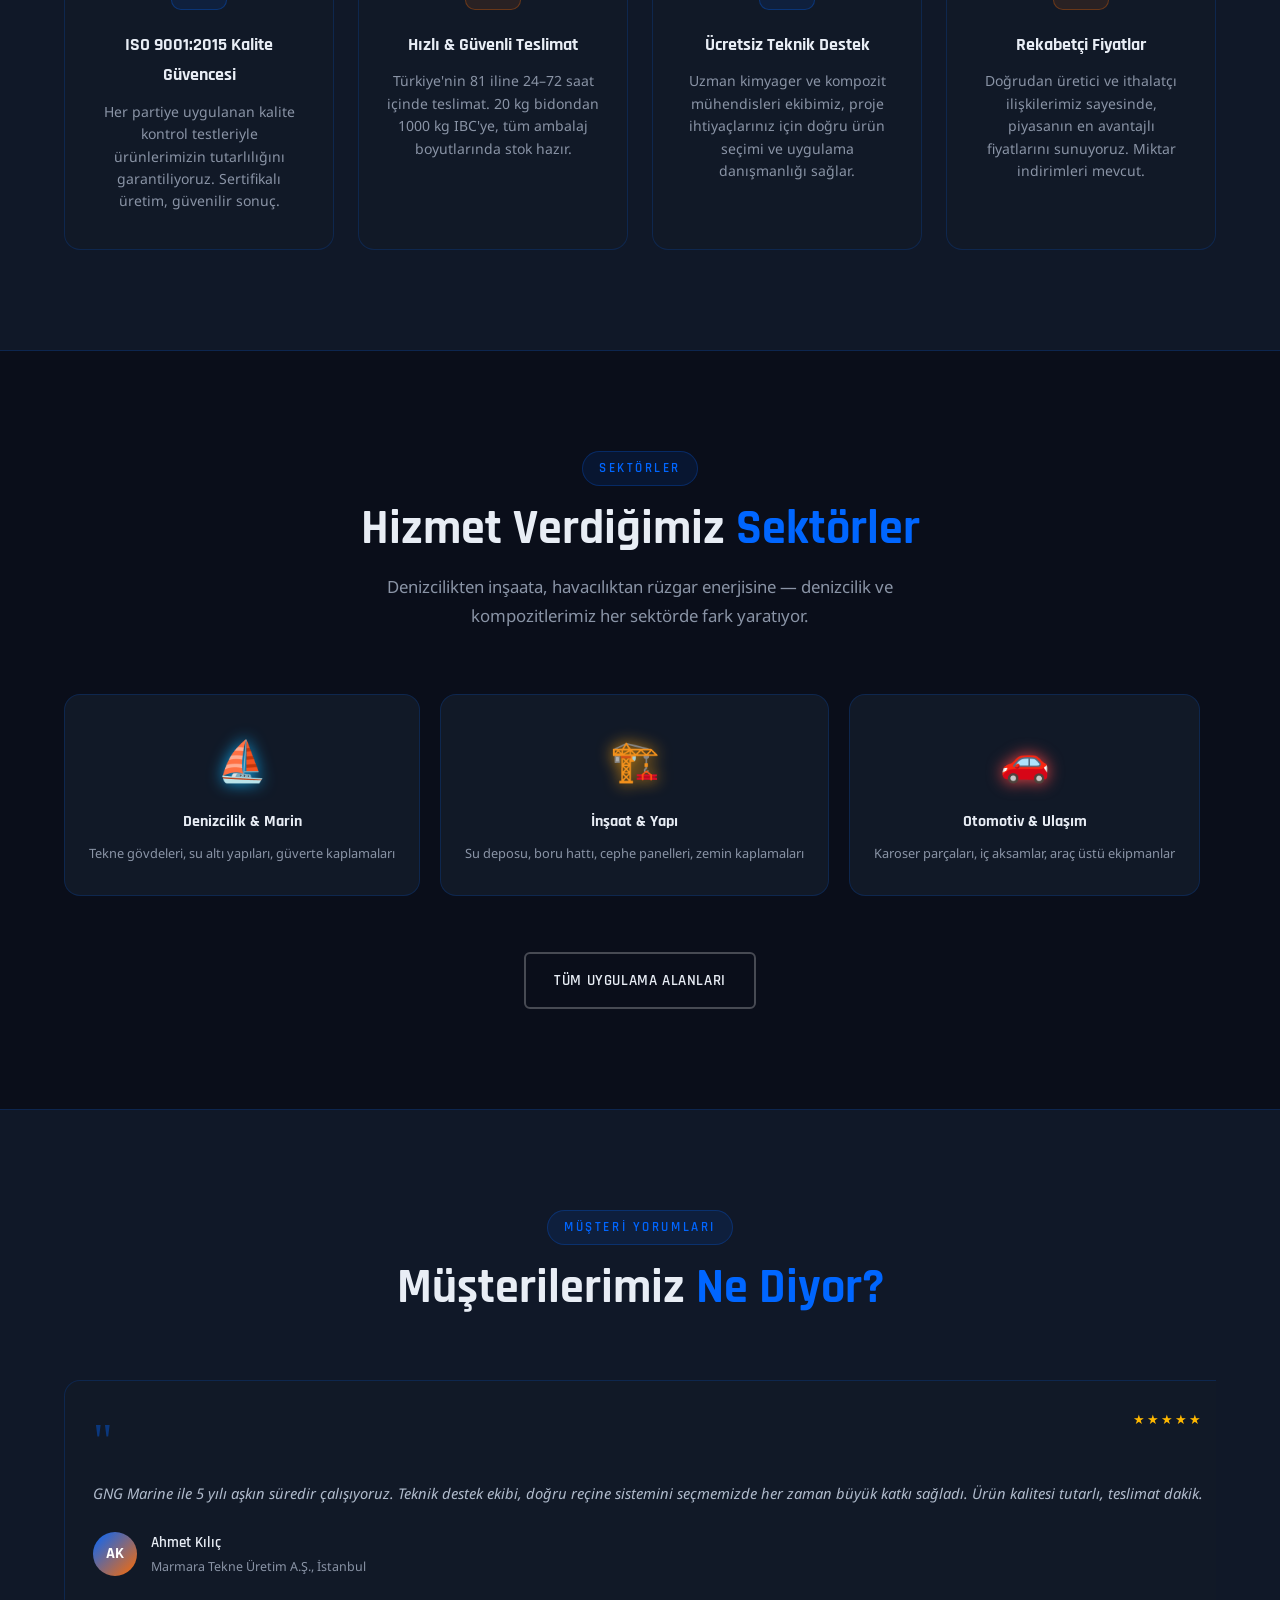
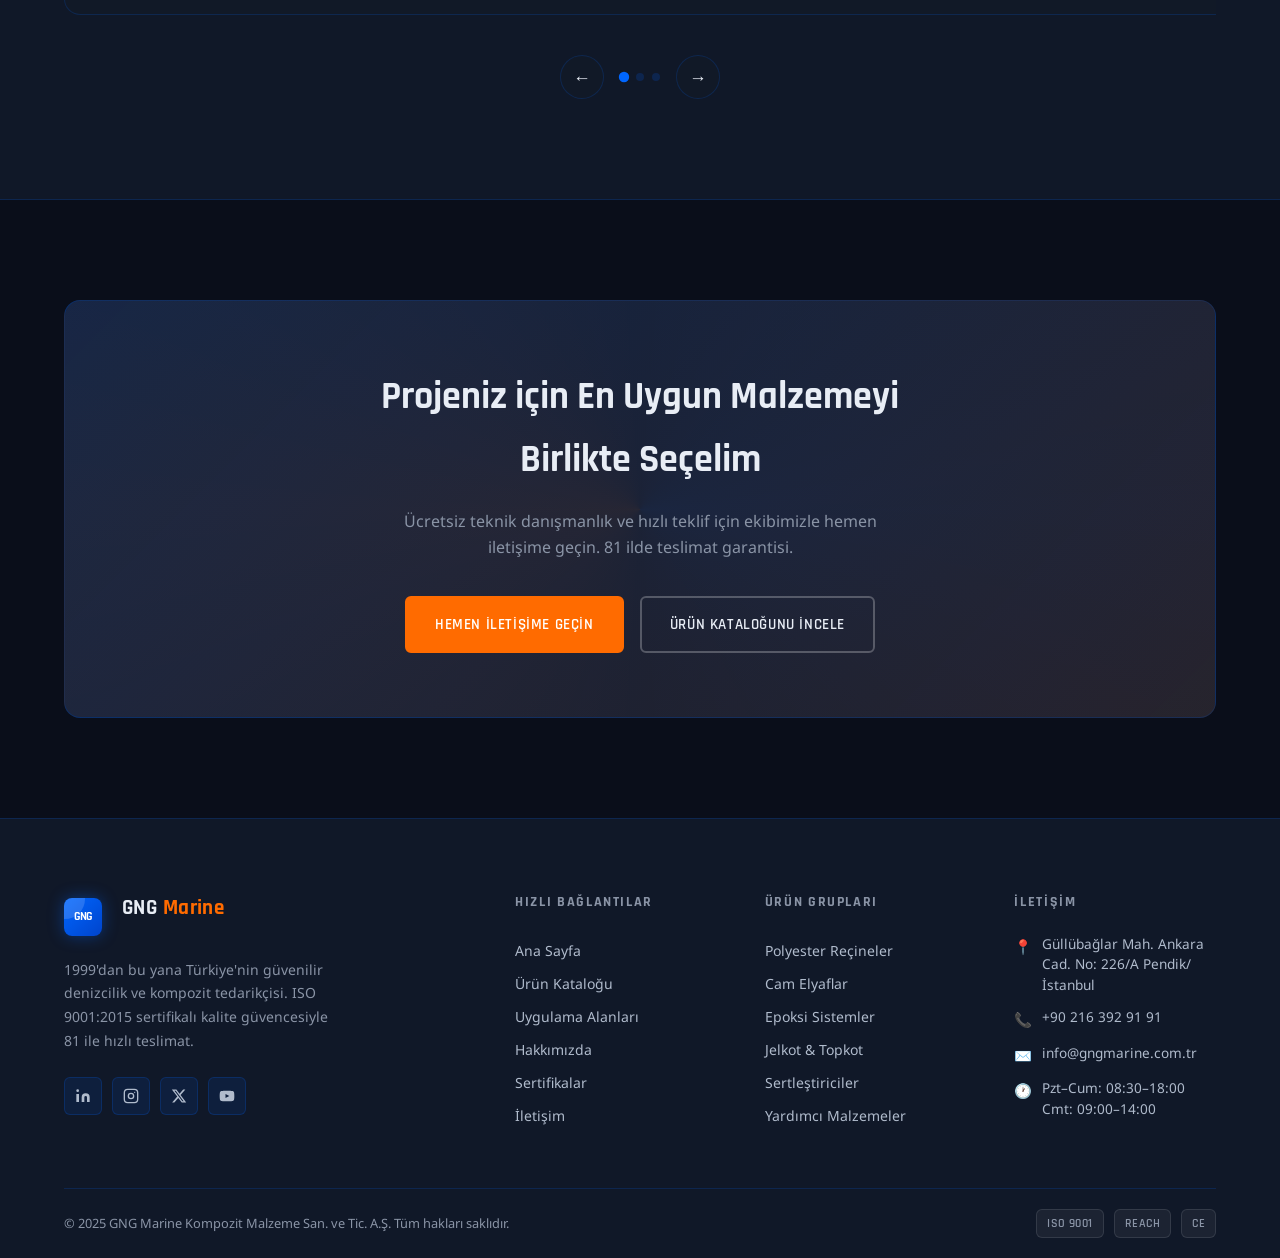
==== commit 694110ab: "fix: iletişim numaraları güncellendi - Telefon: 0216 392 91 91 - WhatsApp: +90 532 389 14 05 - Tüm s" ====
--- a/index.html
+++ b/index.html
@@ -581,7 +581,7 @@
           </div>
           <div class="footer-contact-item">
             <span class="footer-contact-icon">📞</span>
-            <span>+90 (212) 555 0110</span>
+            <span>+90 216 392 91 91</span>
           </div>
           <div class="footer-contact-item">
             <span class="footer-contact-icon">✉️</span>
@@ -611,7 +611,7 @@
   </button>
 
   <!-- WHATSAPP FLOAT -->
-  <a href="https://wa.me/902125550110" class="whatsapp-float" aria-label="WhatsApp ile İletişim" target="_blank" rel="noopener">
+  <a href="https://wa.me/905323891405" class="whatsapp-float" aria-label="WhatsApp ile İletişim" target="_blank" rel="noopener">
     <svg viewBox="0 0 32 32" fill="white"><path d="M16 3C9.373 3 4 8.373 4 15c0 2.385.668 4.61 1.832 6.5L4 29l7.77-1.818A12.93 12.93 0 0016 27c6.627 0 12-5.373 12-12S22.627 3 16 3zm6.09 16.64c-.254.714-1.494 1.403-2.044 1.456-.55.053-1.065.246-3.593-.748-3.02-1.198-4.95-4.28-5.1-4.48-.15-.198-1.2-1.597-1.2-3.047s.762-2.163 1.032-2.459c.27-.295.588-.368.784-.368s.392.003.565.01c.182.008.425-.068.665.508.254.608.862 2.1.937 2.253.075.152.126.33.025.53-.1.202-.15.328-.297.506-.148.178-.31.398-.443.534-.148.15-.302.312-.13.613.173.3.767 1.264 1.645 2.046 1.13 1.007 2.082 1.32 2.376 1.472.295.152.467.127.64-.076.172-.202.738-.862.935-1.158.196-.296.393-.247.663-.148.27.1 1.714.808 2.008.956.295.15.49.224.563.35.073.127.073.735-.18 1.449z"/></svg>
   </a>
 
--- a/css/style.css
+++ b/css/style.css
@@ -2304,3 +2304,175 @@
   .product-card { break-inside: avoid; border: 1px solid #ddd; }
   .section { padding-block: 32px; }
 }
+
+/* ============================================================
+   PRODUCT CATEGORY HEADERS
+   ============================================================ */
+.product-category-header {
+  grid-column: 1 / -1;
+  display: flex;
+  align-items: center;
+  gap: 16px;
+  margin-top: 48px;
+  margin-bottom: 8px;
+  padding-bottom: 16px;
+  border-bottom: 1px solid var(--color-border);
+}
+.product-category-header:first-of-type { margin-top: 0; }
+
+.product-cat-number {
+  width: 32px; height: 32px;
+  border-radius: 8px;
+  background: var(--color-accent-blue);
+  color: #fff;
+  font-family: var(--font-heading);
+  font-size: 0.85rem;
+  font-weight: 700;
+  display: flex; align-items: center; justify-content: center;
+  flex-shrink: 0;
+  box-shadow: 0 0 12px rgba(0,102,255,0.4);
+}
+
+.product-cat-title {
+  font-family: var(--font-heading);
+  font-size: 1.15rem;
+  font-weight: 700;
+  letter-spacing: 0.06em;
+  text-transform: uppercase;
+  color: var(--color-text-primary);
+}
+.product-cat-title span {
+  color: var(--color-accent-blue);
+}
+
+.product-cat-desc {
+  font-size: 0.8rem;
+  color: var(--color-text-muted);
+  margin-left: auto;
+  white-space: nowrap;
+}
+
+/* ============================================================
+   TECH SPECS TABLE inside product cards
+   ============================================================ */
+.tech-specs-table {
+  width: 100%;
+  border-collapse: collapse;
+  margin-bottom: 14px;
+  font-size: 0.78rem;
+}
+.tech-specs-table tr {
+  border-bottom: 1px solid rgba(255,255,255,0.05);
+}
+.tech-specs-table tr:last-child { border-bottom: none; }
+.tech-specs-table td {
+  padding: 5px 0;
+  vertical-align: top;
+  line-height: 1.4;
+}
+.tech-specs-table td:first-child {
+  color: var(--color-text-muted);
+  width: 48%;
+  padding-right: 8px;
+}
+.tech-specs-table td:last-child {
+  color: var(--color-text-secondary);
+  font-weight: 500;
+}
+
+/* ============================================================
+   APPLICATION METHOD TAGS
+   ============================================================ */
+.method-tags {
+  display: flex;
+  flex-wrap: wrap;
+  gap: 5px;
+  margin-bottom: 16px;
+}
+.method-tag {
+  font-family: var(--font-heading);
+  font-size: 0.68rem;
+  font-weight: 600;
+  letter-spacing: 0.06em;
+  text-transform: uppercase;
+  padding: 3px 9px;
+  border-radius: 100px;
+  border: 1px solid;
+}
+.method-tag.el-yatirmasi {
+  color: #60A5FA;
+  border-color: rgba(96,165,250,0.3);
+  background: rgba(96,165,250,0.08);
+}
+.method-tag.puskurtme {
+  color: #34D399;
+  border-color: rgba(52,211,153,0.3);
+  background: rgba(52,211,153,0.08);
+}
+.method-tag.rtm {
+  color: #F59E0B;
+  border-color: rgba(245,158,11,0.3);
+  background: rgba(245,158,11,0.08);
+}
+.method-tag.infuzyon {
+  color: #A78BFA;
+  border-color: rgba(167,139,250,0.3);
+  background: rgba(167,139,250,0.08);
+}
+.method-tag.fitil-sarma {
+  color: #FB923C;
+  border-color: rgba(251,146,60,0.3);
+  background: rgba(251,146,60,0.08);
+}
+.method-tag.dokum {
+  color: #F472B6;
+  border-color: rgba(244,114,182,0.3);
+  background: rgba(244,114,182,0.08);
+}
+
+/* approval badge */
+.approval-badge {
+  display: inline-flex;
+  align-items: center;
+  gap: 5px;
+  font-size: 0.7rem;
+  font-family: var(--font-heading);
+  font-weight: 600;
+  letter-spacing: 0.04em;
+  color: #22C55E;
+  background: rgba(34,197,94,0.1);
+  border: 1px solid rgba(34,197,94,0.25);
+  padding: 3px 9px;
+  border-radius: 100px;
+  margin-bottom: 10px;
+  display: inline-flex;
+}
+
+/* Visual backgrounds for new categories */
+.visual-tikso-orto {
+  background: linear-gradient(160deg, #060D1F 0%, #091A3A 40%, #0A1628 70%, #061220 100%);
+}
+.visual-tikso-iso {
+  background: linear-gradient(160deg, #060F25 0%, #0A1E45 45%, #081830 100%);
+}
+.visual-dokum-orto {
+  background: linear-gradient(160deg, #1A1208 0%, #2D1F0A 45%, #1E1508 100%);
+}
+.visual-dokum-iso {
+  background: linear-gradient(160deg, #14100A 0%, #241A0C 45%, #1A1208 100%);
+}
+.visual-genel-orto {
+  background: linear-gradient(160deg, #060F1F 0%, #0A1830 45%, #07111F 100%);
+}
+.visual-genel-iso {
+  background: linear-gradient(160deg, #061520 0%, #0A2035 45%, #061620 100%);
+}
+.visual-boru-orto {
+  background: linear-gradient(160deg, #111212 0%, #1C1E1E 45%, #141515 100%);
+}
+.visual-boru-iso {
+  background: linear-gradient(160deg, #0E1510 0%, #162018 45%, #0E1510 100%);
+}
+.visual-vinilester-std {
+  background: linear-gradient(160deg, #0E0A18 0%, #1A1030 45%, #0E0A18 100%);
+}
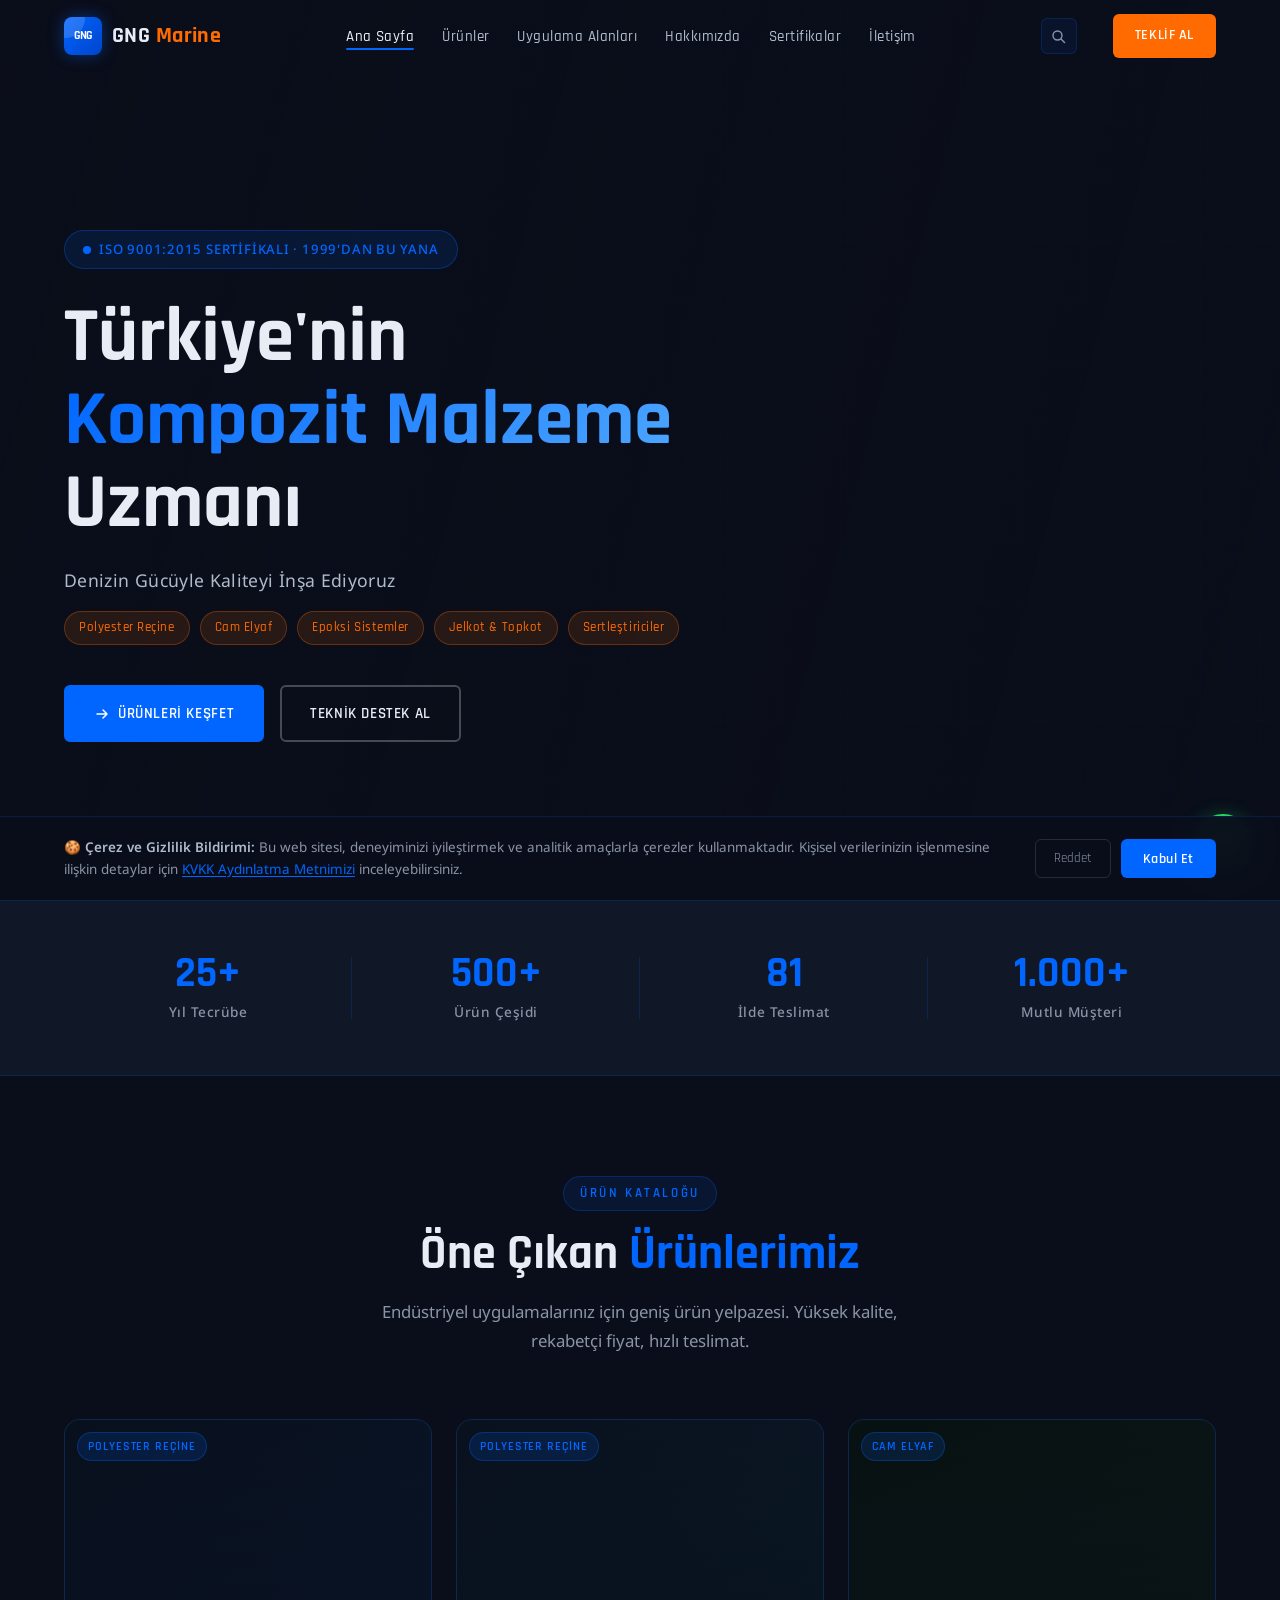
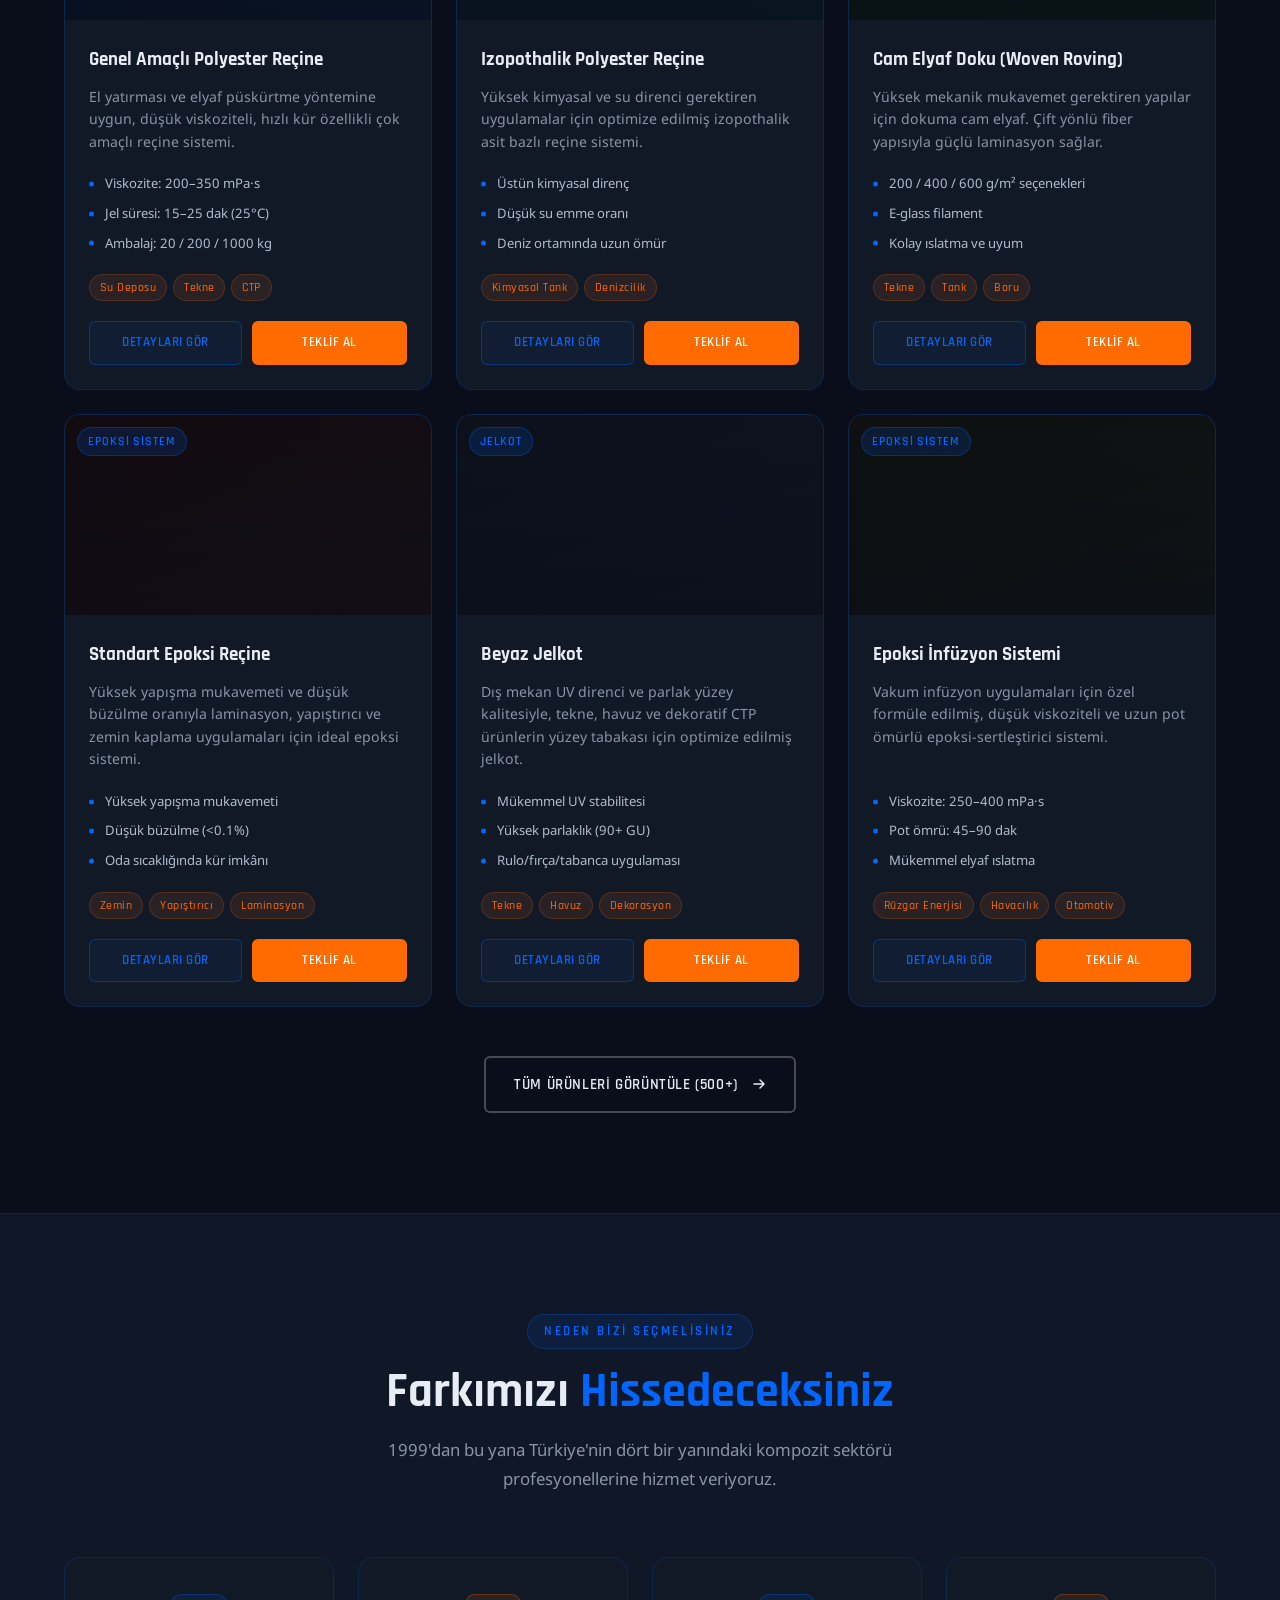
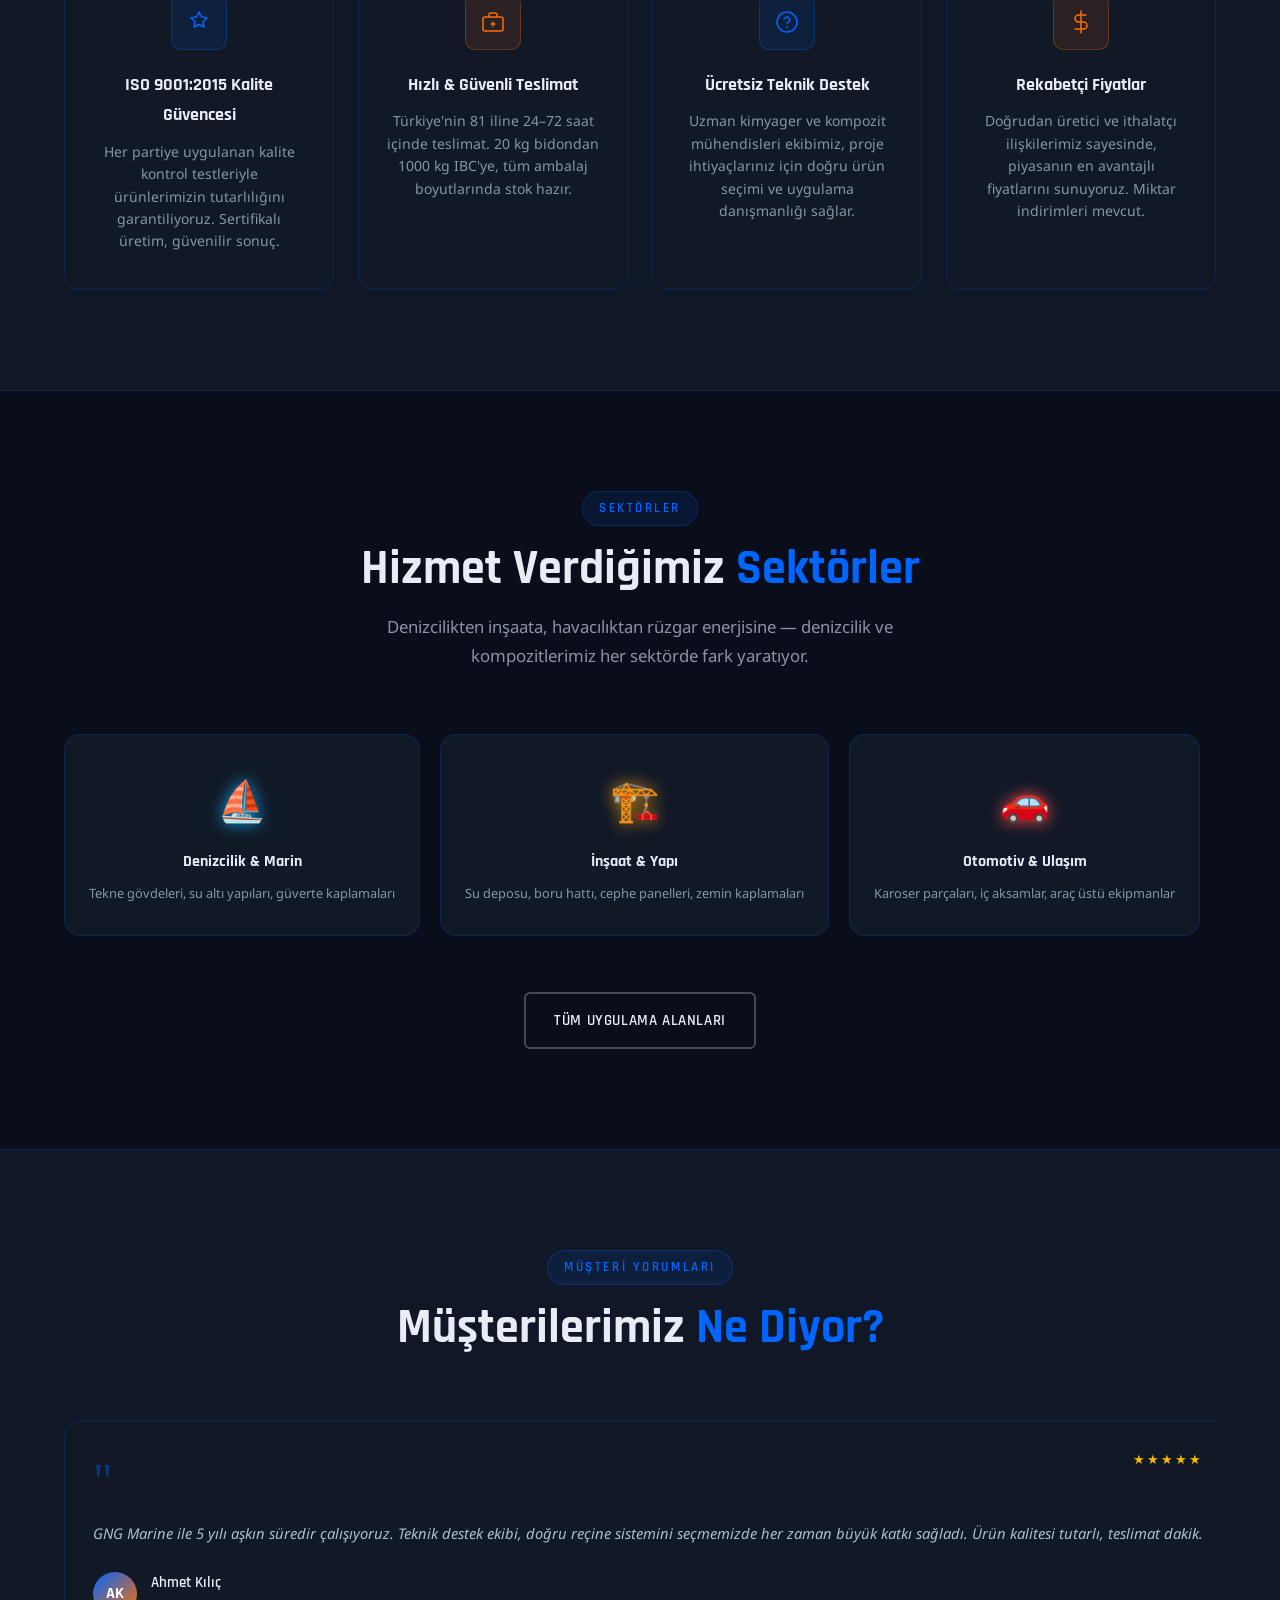
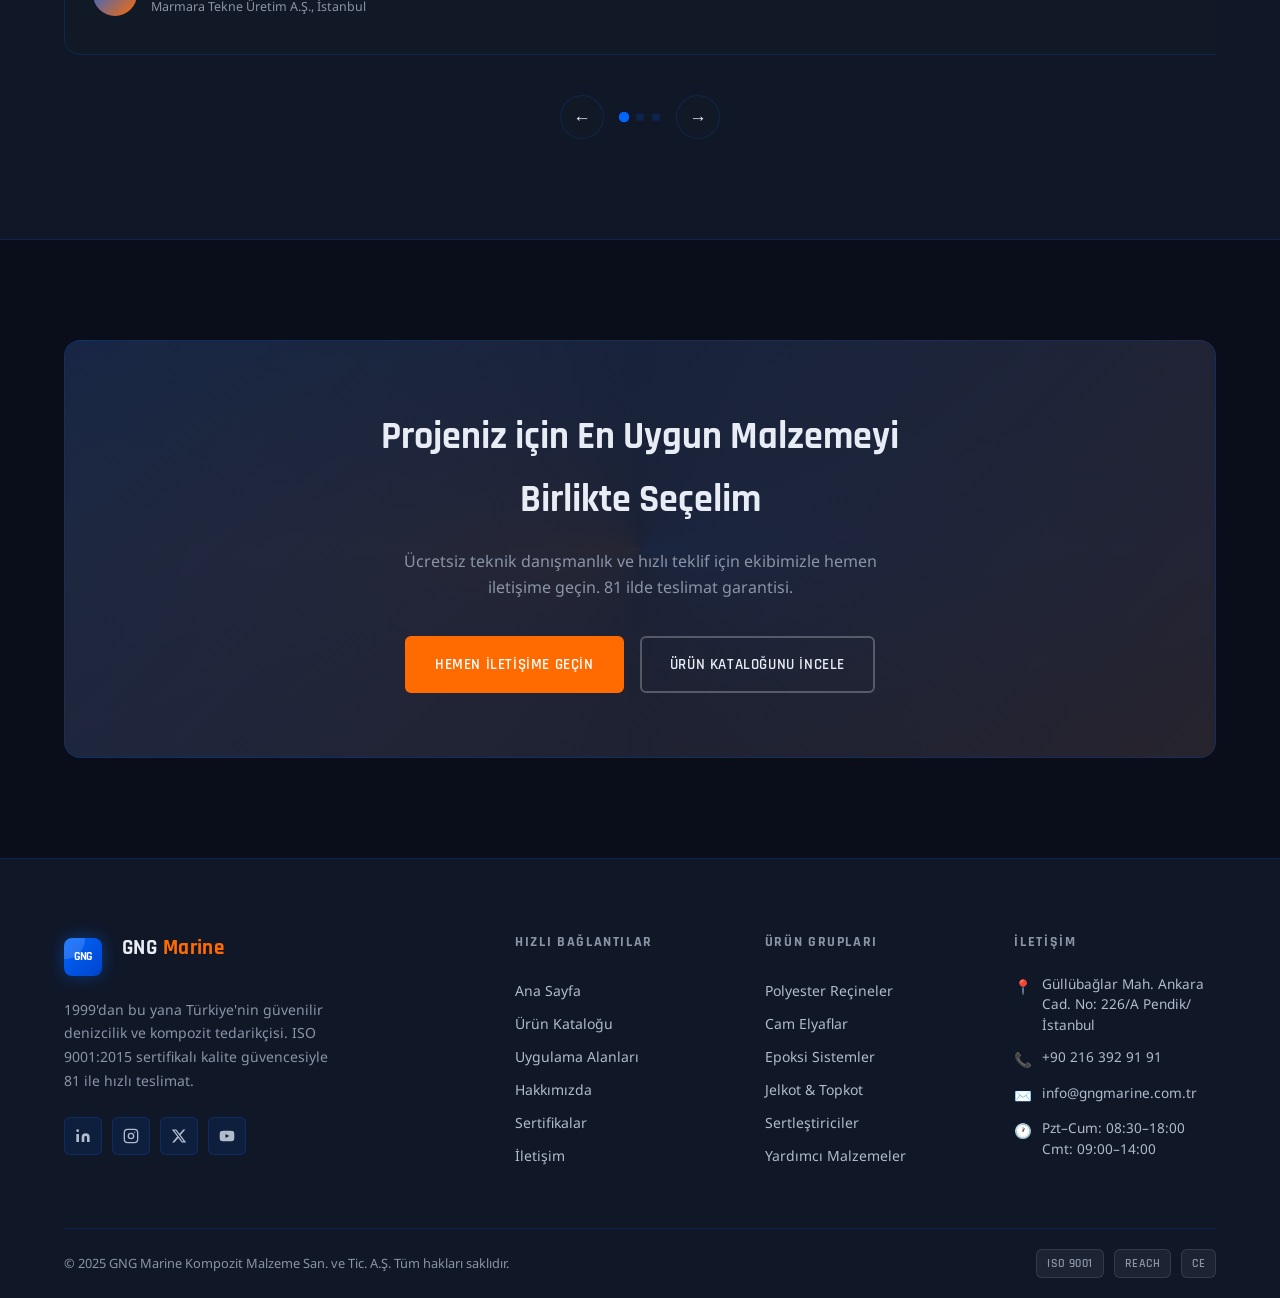
==== commit 67b6a03c: "feat: gerçek ürün fotoğrafları — hero, ürün kartları, uygulama alanları tüm siteye entegre" ====
--- a/index.html
+++ b/index.html
@@ -98,13 +98,6 @@
   <!-- HERO -->
   <section class="hero">
     <div class="hero-bg"></div>
-    <div class="hero-shapes">
-      <div class="shape shape-1"></div>
-      <div class="shape shape-2"></div>
-      <div class="shape shape-3"></div>
-      <div class="shape shape-4"></div>
-      <div class="shape shape-5"></div>
-    </div>
     <div class="container">
       <div class="hero-content">
         <div class="hero-badge">ISO 9001:2015 Sertifikalı · 1999'dan Bu Yana</div>
--- a/css/style.css
+++ b/css/style.css
@@ -2476,3 +2476,998 @@
 .visual-vinilester-std {
   background: linear-gradient(160deg, #0E0A18 0%, #1A1030 45%, #0E0A18 100%);
 }
+
+/* ============================================================
+   POLYESTER PREMIUM E-COMMERCE REDESIGN (2026)
+   ============================================================ */
+
+/* --- Category Banner --- */
+.poly-cat-banner {
+  grid-column: 1 / -1;
+  border-radius: 14px;
+  margin: 52px 0 4px;
+  position: relative;
+  overflow: hidden;
+  border-left: 3px solid;
+}
+.poly-cat-banner:first-child,
+.poly-cat-banner:first-of-type { margin-top: 0; }
+
+.poly-cat-banner-bg {
+  position: absolute;
+  inset: 0;
+  border-radius: 14px;
+}
+
+.poly-cat-banner-inner {
+  position: relative;
+  z-index: 1;
+  display: flex;
+  align-items: center;
+  gap: 22px;
+  padding: 18px 28px;
+}
+
+.poly-cat-num {
+  font-family: var(--font-heading);
+  font-size: 2.8rem;
+  font-weight: 800;
+  line-height: 1;
+  letter-spacing: -0.06em;
+  opacity: 0.28;
+  min-width: 60px;
+  flex-shrink: 0;
+}
+
+.poly-cat-texts { flex: 1; min-width: 0; }
+
+.poly-cat-name {
+  font-family: var(--font-heading);
+  font-size: 1.0rem;
+  font-weight: 700;
+  letter-spacing: 0.1em;
+  text-transform: uppercase;
+  line-height: 1.2;
+}
+
+.poly-cat-sub {
+  font-size: 0.77rem;
+  opacity: 0.62;
+  margin-top: 4px;
+  letter-spacing: 0.015em;
+}
+
+.poly-cat-pill {
+  font-family: var(--font-heading);
+  font-size: 0.7rem;
+  font-weight: 600;
+  letter-spacing: 0.08em;
+  text-transform: uppercase;
+  padding: 5px 14px;
+  border-radius: 100px;
+  border: 1px solid;
+  opacity: 0.7;
+  white-space: nowrap;
+  flex-shrink: 0;
+}
+
+/* Category color themes */
+.poly-cat-1 { color: #3B82F6; border-left-color: #3B82F6; }
+.poly-cat-1 .poly-cat-banner-bg {
+  background: linear-gradient(135deg, rgba(59,130,246,0.14) 0%, rgba(59,130,246,0.05) 55%, rgba(59,130,246,0.01) 100%);
+}
+.poly-cat-1 .poly-cat-pill { border-color: rgba(59,130,246,0.45); }
+
+.poly-cat-2 { color: #D97706; border-left-color: #D97706; }
+.poly-cat-2 .poly-cat-banner-bg {
+  background: linear-gradient(135deg, rgba(217,119,6,0.14) 0%, rgba(217,119,6,0.05) 55%, rgba(217,119,6,0.01) 100%);
+}
+.poly-cat-2 .poly-cat-pill { border-color: rgba(217,119,6,0.45); }
+
+.poly-cat-3 { color: #0EA5E9; border-left-color: #0EA5E9; }
+.poly-cat-3 .poly-cat-banner-bg {
+  background: linear-gradient(135deg, rgba(14,165,233,0.14) 0%, rgba(14,165,233,0.05) 55%, rgba(14,165,233,0.01) 100%);
+}
+.poly-cat-3 .poly-cat-pill { border-color: rgba(14,165,233,0.45); }
+
+.poly-cat-4 { color: #94A3B8; border-left-color: #94A3B8; }
+.poly-cat-4 .poly-cat-banner-bg {
+  background: linear-gradient(135deg, rgba(148,163,184,0.12) 0%, rgba(148,163,184,0.04) 55%, rgba(148,163,184,0.01) 100%);
+}
+.poly-cat-4 .poly-cat-pill { border-color: rgba(148,163,184,0.4); }
+
+.poly-cat-5 { color: #8B5CF6; border-left-color: #8B5CF6; }
+.poly-cat-5 .poly-cat-banner-bg {
+  background: linear-gradient(135deg, rgba(139,92,246,0.15) 0%, rgba(139,92,246,0.05) 55%, rgba(139,92,246,0.01) 100%);
+}
+.poly-cat-5 .poly-cat-pill { border-color: rgba(139,92,246,0.45); }
+
+/* --- Stock indicator --- */
+.stock-indicator {
+  display: inline-flex;
+  align-items: center;
+  gap: 6px;
+  font-family: var(--font-heading);
+  font-size: 0.68rem;
+  font-weight: 600;
+  letter-spacing: 0.05em;
+  color: #22C55E;
+  margin-bottom: 8px;
+}
+.stock-pulse {
+  width: 6px;
+  height: 6px;
+  border-radius: 50%;
+  background: #22C55E;
+  box-shadow: 0 0 0 0 rgba(34,197,94,0.5);
+  animation: stock-pulse-anim 2s ease-in-out infinite;
+  flex-shrink: 0;
+}
+@keyframes stock-pulse-anim {
+  0%   { box-shadow: 0 0 0 0 rgba(34,197,94,0.5); }
+  70%  { box-shadow: 0 0 0 5px rgba(34,197,94,0); }
+  100% { box-shadow: 0 0 0 0 rgba(34,197,94,0); }
+}
+
+/* --- Product card hover lift --- */
+.product-card {
+  transition: transform 0.22s cubic-bezier(0.22,0.68,0,1.2),
+              box-shadow 0.22s ease,
+              border-color 0.22s ease;
+  will-change: transform;
+}
+.product-card:hover {
+  transform: translateY(-5px);
+  box-shadow: 0 20px 50px rgba(0,0,0,0.32);
+}
+.product-card[data-category="polyester"]:hover {
+  border-color: rgba(0,102,255,0.28);
+}
+
+/* --- Enhanced visual area height --- */
+.product-card .product-card-visual { height: 164px; }
+
+/* --- Multi-layer gradient visual backgrounds (overrides previous) --- */
+.visual-tikso-orto {
+  background:
+    radial-gradient(ellipse 70% 55% at 28% 65%, rgba(0,102,255,0.22) 0%, transparent 65%),
+    radial-gradient(ellipse 40% 35% at 80% 20%, rgba(0,60,180,0.14) 0%, transparent 55%),
+    radial-gradient(ellipse 30% 30% at 50% 88%, rgba(0,30,100,0.18) 0%, transparent 60%),
+    linear-gradient(160deg, #060D1F 0%, #091A3A 50%, #061220 100%);
+}
+.visual-tikso-iso {
+  background:
+    radial-gradient(ellipse 65% 55% at 25% 60%, rgba(0,153,255,0.24) 0%, transparent 65%),
+    radial-gradient(ellipse 40% 35% at 85% 20%, rgba(0,90,220,0.14) 0%, transparent 55%),
+    radial-gradient(ellipse 35% 30% at 50% 88%, rgba(0,40,130,0.18) 0%, transparent 60%),
+    linear-gradient(160deg, #060F25 0%, #0A1E45 50%, #081830 100%);
+}
+.visual-dokum-orto {
+  background:
+    radial-gradient(ellipse 70% 55% at 35% 65%, rgba(220,165,55,0.22) 0%, transparent 65%),
+    radial-gradient(ellipse 45% 35% at 85% 18%, rgba(160,105,20,0.14) 0%, transparent 55%),
+    radial-gradient(ellipse 35% 30% at 55% 85%, rgba(180,120,30,0.16) 0%, transparent 60%),
+    linear-gradient(160deg, #1A1208 0%, #2D200A 50%, #1C1408 100%);
+}
+.visual-dokum-iso {
+  background:
+    radial-gradient(ellipse 65% 50% at 32% 62%, rgba(200,150,45,0.2) 0%, transparent 65%),
+    radial-gradient(ellipse 42% 34% at 82% 20%, rgba(150,95,18,0.14) 0%, transparent 55%),
+    radial-gradient(ellipse 32% 28% at 52% 88%, rgba(165,110,25,0.16) 0%, transparent 58%),
+    linear-gradient(160deg, #14100A 0%, #24190C 50%, #1A1208 100%);
+}
+.visual-genel-orto {
+  background:
+    radial-gradient(ellipse 60% 65% at 50% 55%, rgba(0,120,255,0.18) 0%, transparent 60%),
+    radial-gradient(ellipse 35% 35% at 80% 18%, rgba(0,80,210,0.12) 0%, transparent 55%),
+    radial-gradient(ellipse 30% 25% at 20% 80%, rgba(0,60,180,0.12) 0%, transparent 55%),
+    linear-gradient(160deg, #060F1F 0%, #0A1830 50%, #07101E 100%);
+}
+.visual-genel-iso {
+  background:
+    radial-gradient(ellipse 60% 65% at 50% 55%, rgba(0,140,255,0.2) 0%, transparent 60%),
+    radial-gradient(ellipse 35% 35% at 80% 18%, rgba(0,100,220,0.14) 0%, transparent 55%),
+    radial-gradient(ellipse 30% 28% at 20% 80%, rgba(0,70,200,0.12) 0%, transparent 55%),
+    linear-gradient(160deg, #061520 0%, #0A2038 50%, #06161F 100%);
+}
+.visual-boru-orto {
+  background:
+    radial-gradient(ellipse 70% 45% at 50% 50%, rgba(160,170,185,0.14) 0%, transparent 65%),
+    radial-gradient(ellipse 35% 30% at 15% 75%, rgba(120,130,145,0.1) 0%, transparent 55%),
+    radial-gradient(ellipse 40% 25% at 85% 22%, rgba(140,150,165,0.1) 0%, transparent 55%),
+    linear-gradient(160deg, #101213 0%, #1C1F20 50%, #131516 100%);
+}
+.visual-boru-iso {
+  background:
+    radial-gradient(ellipse 65% 50% at 50% 52%, rgba(34,197,94,0.15) 0%, transparent 65%),
+    radial-gradient(ellipse 35% 30% at 15% 75%, rgba(22,150,65,0.1) 0%, transparent 55%),
+    radial-gradient(ellipse 40% 25% at 82% 20%, rgba(25,160,70,0.1) 0%, transparent 55%),
+    linear-gradient(160deg, #0C1410 0%, #15201A 50%, #0D1511 100%);
+}
+.visual-vinilester-std {
+  background:
+    radial-gradient(ellipse 65% 60% at 50% 52%, rgba(139,92,246,0.22) 0%, transparent 60%),
+    radial-gradient(ellipse 35% 30% at 80% 18%, rgba(100,60,220,0.14) 0%, transparent 55%),
+    radial-gradient(ellipse 30% 28% at 18% 78%, rgba(120,70,230,0.12) 0%, transparent 55%),
+    linear-gradient(160deg, #0E0A18 0%, #1C1035 50%, #0D091A 100%);
+}
+
+/* --- TDS button style --- */
+.btn-outline-blue {
+  border: 1px solid rgba(0,102,255,0.35);
+  color: var(--color-accent-blue);
+  background: rgba(0,102,255,0.06);
+  transition: all var(--transition-fast);
+}
+.btn-outline-blue:hover {
+  background: rgba(0,102,255,0.14);
+  border-color: rgba(0,102,255,0.65);
+}
+
+@media (max-width: 640px) {
+  .poly-cat-sub { display: none; }
+  .poly-cat-num { font-size: 2rem; min-width: 44px; }
+  .poly-cat-banner-inner { padding: 14px 18px; gap: 14px; }
+}
+
+/* ============================================================
+   ÜRÜN KARTI GÖRSEL YÜKSEKLİK & İKON KONUMLANDIRMA
+   ============================================================ */
+.product-card .product-card-visual { height: 200px !important; }
+
+.card-icon {
+  width: 120px !important;
+  height: 120px !important;
+  position: absolute !important;
+  top: 50% !important;
+  left: 50% !important;
+  transform: translate(-50%, -50%) !important;
+  bottom: auto !important;
+  right: auto !important;
+  filter: drop-shadow(0 4px 20px rgba(0,0,0,0.55));
+}
+
+/* ============================================================
+   TİKSOTROPİK POLİESTERLER
+   Koyu mavi + akışkan dalga animasyonu
+   ============================================================ */
+.visual-tikso-orto {
+  background:
+    radial-gradient(ellipse 105% 55% at 50% 105%, rgba(0,90,220,0.42) 0%, transparent 65%),
+    radial-gradient(ellipse 55% 40% at 14% 30%, rgba(0,60,180,0.22) 0%, transparent 55%),
+    radial-gradient(ellipse 45% 35% at 86% 20%, rgba(0,45,155,0.18) 0%, transparent 55%),
+    linear-gradient(175deg, #010A1D 0%, #030E2A 55%, #010A1D 100%);
+}
+.visual-tikso-iso {
+  background:
+    radial-gradient(ellipse 105% 55% at 50% 105%, rgba(0,115,255,0.42) 0%, transparent 65%),
+    radial-gradient(ellipse 55% 40% at 14% 30%, rgba(0,75,200,0.22) 0%, transparent 55%),
+    radial-gradient(ellipse 45% 35% at 86% 20%, rgba(0,55,175,0.18) 0%, transparent 55%),
+    linear-gradient(175deg, #010B20 0%, #04112C 55%, #010B20 100%);
+}
+.visual-tikso-orto::before,
+.visual-tikso-iso::before {
+  content: '';
+  position: absolute;
+  bottom: -18px; left: -8%; right: -8%;
+  height: 78px;
+  background: rgba(0,100,255,0.16);
+  border-radius: 50%;
+  animation: tikso-wave-a 4s ease-in-out infinite alternate;
+  z-index: 0;
+}
+.visual-tikso-orto::after,
+.visual-tikso-iso::after {
+  content: '';
+  position: absolute;
+  bottom: -8px; left: -22%; right: -22%;
+  height: 58px;
+  background: rgba(0,80,210,0.11);
+  border-radius: 50%;
+  animation: tikso-wave-b 3s ease-in-out infinite alternate-reverse;
+  z-index: 0;
+}
+@keyframes tikso-wave-a {
+  from { transform: translateY(0)    scaleX(1);    opacity: 0.7; }
+  to   { transform: translateY(-20px) scaleX(1.07); opacity: 1;   }
+}
+@keyframes tikso-wave-b {
+  from { transform: translateY(0)    scaleX(1.1);  opacity: 0.55; }
+  to   { transform: translateY(-14px) scaleX(0.97); opacity: 0.9;  }
+}
+
+/* ============================================================
+   DÖKÜM TİPİ POLİESTERLER
+   Bej/krem + mermer damar shimmer efekti
+   ============================================================ */
+.visual-dokum-orto {
+  background:
+    radial-gradient(ellipse 78% 55% at 32% 68%, rgba(228,170,58,0.32) 0%, transparent 65%),
+    radial-gradient(ellipse 50% 38% at 80% 18%, rgba(188,130,35,0.22) 0%, transparent 55%),
+    radial-gradient(ellipse 40% 30% at 55% 90%, rgba(205,148,45,0.18) 0%, transparent 58%),
+    linear-gradient(168deg, #1D1305 0%, #321F08 55%, #1D1305 100%);
+}
+.visual-dokum-iso {
+  background:
+    radial-gradient(ellipse 72% 50% at 30% 65%, rgba(208,152,46,0.3) 0%, transparent 65%),
+    radial-gradient(ellipse 50% 38% at 82% 20%, rgba(168,112,25,0.22) 0%, transparent 55%),
+    radial-gradient(ellipse 38% 28% at 52% 90%, rgba(188,128,35,0.16) 0%, transparent 58%),
+    linear-gradient(168deg, #17110A 0%, #291C0C 55%, #17110A 100%);
+}
+.visual-dokum-orto::before,
+.visual-dokum-iso::before {
+  content: '';
+  position: absolute;
+  inset: 0;
+  background:
+    linear-gradient(125deg, transparent 18%, rgba(245,188,75,0.09) 34%, transparent 50%),
+    linear-gradient(52deg,  transparent 24%, rgba(225,168,55,0.07) 41%, transparent 56%),
+    linear-gradient(92deg,  transparent 14%, rgba(255,202,82,0.08) 37%, transparent 54%);
+  animation: marble-vein 7s ease-in-out infinite alternate;
+  z-index: 0;
+}
+@keyframes marble-vein {
+  0%   { opacity: 0.55; transform: scale(1); }
+  50%  { opacity: 1; }
+  100% { opacity: 0.65; transform: scale(1.025); }
+}
+
+/* ============================================================
+   GENEL AMAÇLI CTP POLİESTERLER
+   Lacivert + şeffaf reçine damlası pulse
+   ============================================================ */
+.visual-genel-orto {
+  background:
+    radial-gradient(ellipse 60% 72% at 50% 52%, rgba(0,108,240,0.23) 0%, transparent 62%),
+    radial-gradient(ellipse 38% 32% at 82% 15%, rgba(0,80,215,0.16) 0%, transparent 55%),
+    radial-gradient(ellipse 32% 28% at 18% 82%, rgba(0,65,195,0.14) 0%, transparent 55%),
+    linear-gradient(175deg, #020C1D 0%, #040F28 55%, #020C1D 100%);
+}
+.visual-genel-iso {
+  background:
+    radial-gradient(ellipse 60% 72% at 50% 52%, rgba(0,130,255,0.26) 0%, transparent 62%),
+    radial-gradient(ellipse 38% 32% at 82% 15%, rgba(0,98,230,0.18) 0%, transparent 55%),
+    radial-gradient(ellipse 32% 28% at 18% 82%, rgba(0,78,210,0.14) 0%, transparent 55%),
+    linear-gradient(175deg, #020D1F 0%, #04112A 55%, #020D1F 100%);
+}
+.visual-genel-orto::before,
+.visual-genel-iso::before {
+  content: '';
+  position: absolute;
+  width: 95px; height: 120px;
+  top: 50%; left: 50%;
+  transform: translate(-50%, -48%);
+  background: radial-gradient(ellipse at 38% 36%, rgba(0,135,255,0.24) 0%, transparent 72%);
+  border-radius: 50% 50% 50% 50% / 65% 65% 35% 35%;
+  animation: ctp-droplet 3.5s ease-in-out infinite;
+  z-index: 0;
+}
+@keyframes ctp-droplet {
+  0%, 100% { transform: translate(-50%, -48%) scale(1);     opacity: 0.5; }
+  50%       { transform: translate(-50%, -55%) scale(1.09);  opacity: 1;   }
+}
+
+/* ============================================================
+   BORU & TANK TİPİ POLİESTERLER
+   Gri/metal + dönen silindirik geometri
+   ============================================================ */
+.visual-boru-orto {
+  background:
+    radial-gradient(ellipse 88% 44% at 50% 50%, rgba(148,163,184,0.14) 0%, transparent 70%),
+    radial-gradient(ellipse 35% 28% at 12% 76%, rgba(110,122,136,0.1) 0%, transparent 55%),
+    radial-gradient(ellipse 40% 25% at 88% 22%, rgba(130,142,156,0.1) 0%, transparent 55%),
+    linear-gradient(175deg, #0D0F12 0%, #1A1D21 55%, #0D0F12 100%);
+}
+.visual-boru-iso {
+  background:
+    radial-gradient(ellipse 88% 44% at 50% 50%, rgba(34,197,94,0.17) 0%, transparent 70%),
+    radial-gradient(ellipse 35% 28% at 12% 76%, rgba(22,150,65,0.11) 0%, transparent 55%),
+    radial-gradient(ellipse 40% 25% at 88% 22%, rgba(26,160,72,0.11) 0%, transparent 55%),
+    linear-gradient(175deg, #0C1410 0%, #16201A 55%, #0C1410 100%);
+}
+.visual-boru-orto::before,
+.visual-boru-iso::before {
+  content: '';
+  position: absolute;
+  top: 50%; left: 50%;
+  width: 130px; height: 130px;
+  transform: translate(-50%, -50%);
+  border-radius: 50%;
+  border: 1px dashed rgba(148,163,184,0.22);
+  animation: pipe-ring-outer 14s linear infinite;
+  z-index: 0;
+}
+.visual-boru-iso::before { border-color: rgba(34,197,94,0.22); }
+.visual-boru-orto::after,
+.visual-boru-iso::after {
+  content: '';
+  position: absolute;
+  top: 50%; left: 50%;
+  width: 82px; height: 82px;
+  transform: translate(-50%, -50%);
+  border-radius: 50%;
+  border: 1px dashed rgba(148,163,184,0.15);
+  animation: pipe-ring-inner 8s linear infinite reverse;
+  z-index: 0;
+}
+.visual-boru-iso::after { border-color: rgba(34,197,94,0.15); }
+@keyframes pipe-ring-outer {
+  to { transform: translate(-50%, -50%) rotate(360deg); }
+}
+@keyframes pipe-ring-inner {
+  to { transform: translate(-50%, -50%) rotate(360deg); }
+}
+
+/* ============================================================
+   VİNİLESTER REÇİNELER
+   Koyu mor + molekül orbital animasyonu
+   ============================================================ */
+.visual-vinilester-std {
+  background:
+    radial-gradient(ellipse 66% 64% at 50% 52%, rgba(139,92,246,0.26) 0%, transparent 62%),
+    radial-gradient(ellipse 38% 30% at 82% 18%, rgba(106,58,222,0.17) 0%, transparent 55%),
+    radial-gradient(ellipse 30% 28% at 18% 80%, rgba(122,72,238,0.15) 0%, transparent 55%),
+    linear-gradient(175deg, #09061B 0%, #130E30 55%, #09061B 100%);
+}
+.visual-vinilester-std::before {
+  content: '';
+  position: absolute;
+  top: 50%; left: 50%;
+  width: 138px; height: 138px;
+  transform: translate(-50%, -50%);
+  border-radius: 50%;
+  border: 1.5px solid rgba(139,92,246,0.24);
+  box-shadow: 0 0 22px rgba(139,92,246,0.1) inset;
+  animation: mol-outer 11s linear infinite;
+  z-index: 0;
+}
+.visual-vinilester-std::after {
+  content: '';
+  position: absolute;
+  top: 50%; left: 50%;
+  width: 82px; height: 82px;
+  transform: translate(-50%, -50%);
+  border-radius: 50%;
+  border: 1.5px solid rgba(139,92,246,0.17);
+  animation: mol-inner 6.5s linear infinite reverse;
+  z-index: 0;
+}
+@keyframes mol-outer {
+  to { transform: translate(-50%, -50%) rotate(360deg) scaleX(1.45); }
+}
+@keyframes mol-inner {
+  to { transform: translate(-50%, -50%) rotate(360deg); }
+}
+
+/* ============================================================
+   JELKOT & TOPKOT
+   Parlak yüzey + gloss sweep animasyonu
+   ============================================================ */
+.visual-jelkot-beyaz {
+  background:
+    radial-gradient(ellipse 88% 62% at 50% 28%, rgba(255,255,255,0.13) 0%, transparent 65%),
+    radial-gradient(ellipse 60% 45% at 20% 80%, rgba(200,220,255,0.08) 0%, transparent 55%),
+    linear-gradient(158deg, #080A11 0%, #12151F 55%, #080A11 100%);
+}
+.visual-jelkot-renkli {
+  background:
+    radial-gradient(ellipse 88% 62% at 50% 28%, rgba(220,200,255,0.11) 0%, transparent 65%),
+    radial-gradient(ellipse 55% 40% at 80% 70%, rgba(255,180,200,0.08) 0%, transparent 55%),
+    radial-gradient(ellipse 50% 40% at 20% 30%, rgba(180,220,255,0.09) 0%, transparent 55%),
+    linear-gradient(158deg, #080A11 0%, #111321 55%, #080A11 100%);
+}
+.visual-topkot {
+  background:
+    radial-gradient(ellipse 82% 58% at 50% 28%, rgba(180,255,200,0.1) 0%, transparent 65%),
+    radial-gradient(ellipse 55% 40% at 80% 70%, rgba(100,200,120,0.08) 0%, transparent 55%),
+    linear-gradient(158deg, #060D08 0%, #0D1610 55%, #060D08 100%);
+}
+.visual-jelkot-beyaz::before,
+.visual-jelkot-renkli::before,
+.visual-topkot::before {
+  content: '';
+  position: absolute;
+  top: 0; bottom: 0;
+  width: 55%;
+  background: linear-gradient(
+    90deg,
+    transparent 0%,
+    rgba(255,255,255,0.07) 38%,
+    rgba(255,255,255,0.13) 50%,
+    rgba(255,255,255,0.07) 62%,
+    transparent 100%
+  );
+  animation: gloss-sweep 4.5s ease-in-out infinite;
+  z-index: 0;
+}
+.visual-jelkot-renkli::before {
+  background: linear-gradient(
+    90deg,
+    transparent 0%,
+    rgba(180,140,255,0.07) 34%,
+    rgba(255,200,220,0.11) 50%,
+    rgba(140,200,255,0.07) 66%,
+    transparent 100%
+  );
+}
+.visual-topkot::before {
+  background: linear-gradient(
+    90deg,
+    transparent 0%,
+    rgba(120,255,160,0.06) 34%,
+    rgba(200,255,220,0.11) 50%,
+    rgba(100,220,140,0.06) 66%,
+    transparent 100%
+  );
+}
+@keyframes gloss-sweep {
+  0%   { left: -60%; opacity: 0; }
+  8%   { opacity: 1; }
+  92%  { opacity: 1; }
+  100% { left: 165%; opacity: 0; }
+}
+
+/* ============================================================
+   DİĞER KATEGORİLER — Cam Elyaf, Epoksi, Sertleştirici
+   ============================================================ */
+.visual-woven {
+  background:
+    repeating-linear-gradient(0deg,   rgba(34,197,94,0.045) 0px, transparent 2px, transparent 18px),
+    repeating-linear-gradient(90deg,  rgba(34,197,94,0.045) 0px, transparent 2px, transparent 18px),
+    radial-gradient(ellipse 65% 55% at 50% 50%, rgba(34,197,94,0.12) 0%, transparent 65%),
+    linear-gradient(155deg, #080E08 0%, #0E1A0E 55%, #080E08 100%);
+}
+.visual-csm {
+  background:
+    radial-gradient(circle 2.5px at 22% 28%, rgba(245,158,11,0.6) 0%, transparent 100%),
+    radial-gradient(circle 2px   at 58% 18%, rgba(245,158,11,0.5) 0%, transparent 100%),
+    radial-gradient(circle 2.5px at 43% 58%, rgba(245,158,11,0.5) 0%, transparent 100%),
+    radial-gradient(circle 2px   at 74% 68%, rgba(245,158,11,0.6) 0%, transparent 100%),
+    radial-gradient(circle 2px   at 14% 72%, rgba(245,158,11,0.4) 0%, transparent 100%),
+    radial-gradient(circle 2.5px at 84% 40%, rgba(245,158,11,0.5) 0%, transparent 100%),
+    radial-gradient(ellipse 65% 55% at 50% 50%, rgba(245,158,11,0.1) 0%, transparent 65%),
+    linear-gradient(155deg, #110E05 0%, #1E1808 55%, #110E05 100%);
+}
+.visual-eglass {
+  background:
+    repeating-linear-gradient(145deg, rgba(96,165,250,0.055) 0px, transparent 1.5px, transparent 14px),
+    repeating-linear-gradient(55deg,  rgba(96,165,250,0.04)  0px, transparent 1.5px, transparent 14px),
+    radial-gradient(ellipse 62% 52% at 50% 50%, rgba(96,165,250,0.14) 0%, transparent 65%),
+    linear-gradient(155deg, #050A14 0%, #0A1222 55%, #050A14 100%);
+}
+.visual-epoksi {
+  background:
+    radial-gradient(ellipse 65% 58% at 50% 50%, rgba(239,68,68,0.18) 0%, transparent 65%),
+    radial-gradient(ellipse 40% 30% at 80% 20%, rgba(200,50,50,0.12) 0%, transparent 55%),
+    linear-gradient(155deg, #140505 0%, #200A0A 55%, #140505 100%);
+}
+.visual-infuzyon {
+  background:
+    radial-gradient(ellipse 65% 58% at 50% 50%, rgba(234,179,8,0.2) 0%, transparent 65%),
+    radial-gradient(ellipse 40% 30% at 80% 20%, rgba(200,150,0,0.14) 0%, transparent 55%),
+    linear-gradient(155deg, #0E0B02 0%, #1C1604 55%, #0E0B02 100%);
+}
+.visual-sertlestirici {
+  background:
+    radial-gradient(ellipse 65% 58% at 50% 50%, rgba(6,182,212,0.2) 0%, transparent 65%),
+    radial-gradient(ellipse 40% 30% at 80% 20%, rgba(0,150,180,0.14) 0%, transparent 55%),
+    linear-gradient(155deg, #020B0E 0%, #04141A 55%, #020B0E 100%);
+}
+
+/* ============================================================
+   GERÇEK ÜRÜN FOTOĞRAFLARI — Global Override
+   Tüm soyut SVG ikonlar ve animasyonlu arka planlar
+   gerçek ürün fotoğraflarıyla değiştirilmiştir.
+   ============================================================ */
+
+/* Soyut SVG ikonları gizle — fotoğraflar onların yerini alıyor */
+.product-card-visual .card-icon {
+  display: none !important;
+}
+
+/* Hero soyut yüzen şekilleri gizle */
+.hero-shapes {
+  display: none !important;
+}
+
+/* Tüm visual pseudo-elementleri fotoğraf üstü overlay'e dönüştür */
+[class*="visual-"]::before {
+  content: '' !important;
+  position: absolute !important;
+  inset: 0 !important;
+  width: 100% !important;
+  height: 100% !important;
+  top: 0 !important; left: 0 !important;
+  bottom: 0 !important; right: 0 !important;
+  border-radius: 0 !important;
+  border: none !important;
+  box-shadow: none !important;
+  animation: none !important;
+  transform: none !important;
+  background: linear-gradient(
+    to bottom,
+    rgba(5, 10, 20, 0.18) 0%,
+    rgba(5, 10, 20, 0.48) 100%
+  ) !important;
+  z-index: 1 !important;
+}
+
+[class*="visual-"]::after {
+  display: none !important;
+}
+
+/* ============================================================
+   HERO — Gerçek Fotoğraf
+   Fiberglas tekne üretimi / marine composite sahne
+   ============================================================ */
+.hero-bg {
+  background:
+    linear-gradient(
+      105deg,
+      rgba(10, 14, 26, 0.90) 0%,
+      rgba(10, 14, 26, 0.65) 52%,
+      rgba(10, 14, 26, 0.38) 100%
+    ),
+    url('https://images.unsplash.com/photo-1605281317010-fe5ffe798166?auto=format&fit=crop&w=1920&q=80')
+    center / cover no-repeat !important;
+  animation: none !important;
+}
+
+/* Hero grid çizgilerini hafif tut — fotoğraf üstünde şık duruyor */
+.hero::before {
+  opacity: 0.4 !important;
+}
+
+/* ============================================================
+   INDEX — Öne Çıkan Ürün Kartları
+   ============================================================ */
+
+/* Genel Amaçlı Polyester Reçine — sıvı reçine/kimyasal */
+.visual-polyester {
+  background:
+    linear-gradient(160deg, rgba(6, 14, 28, 0.75) 0%, rgba(10, 26, 54, 0.58) 100%),
+    url('https://images.unsplash.com/photo-1532187643603-ba119ca4109e?auto=format&fit=crop&w=800&h=300&q=80')
+    center / cover no-repeat !important;
+}
+
+/* Izopothalik Polyester — endüstriyel kimyasal depolama */
+.visual-polyester-iso {
+  background:
+    linear-gradient(160deg, rgba(8, 16, 30, 0.75) 0%, rgba(10, 32, 48, 0.58) 100%),
+    url('https://images.unsplash.com/photo-1579684385127-1ef15d508118?auto=format&fit=crop&w=800&h=300&q=80')
+    center / cover no-repeat !important;
+}
+
+/* Cam Elyaf Doku (Woven Roving) — örgü fiber doku */
+.visual-woven {
+  background:
+    linear-gradient(160deg, rgba(6, 16, 8, 0.72) 0%, rgba(10, 30, 14, 0.55) 100%),
+    url('https://images.unsplash.com/photo-1558618666-fcd25c85cd64?auto=format&fit=crop&w=800&h=300&q=80')
+    center / cover no-repeat !important;
+}
+
+/* Standart Epoksi Reçine — endüstriyel kaplama/imalat */
+.visual-epoksi {
+  background:
+    linear-gradient(160deg, rgba(20, 6, 6, 0.72) 0%, rgba(36, 10, 10, 0.55) 100%),
+    url('https://images.unsplash.com/photo-1504328345606-18bbc8c9d7d1?auto=format&fit=crop&w=800&h=300&q=80')
+    center / cover no-repeat !important;
+}
+
+/* Beyaz Jelkot — parlak beyaz tekne gövdesi */
+.visual-jelkot-beyaz {
+  background:
+    linear-gradient(160deg, rgba(14, 14, 18, 0.60) 0%, rgba(22, 22, 30, 0.45) 100%),
+    url('https://images.unsplash.com/photo-1567789884554-0d27f4b93816?auto=format&fit=crop&w=800&h=300&q=80')
+    center / cover no-repeat !important;
+}
+
+/* Epoksi İnfüzyon Sistemi — vakum infüzyon / rüzgar türbini */
+.visual-infuzyon {
+  background:
+    linear-gradient(160deg, rgba(14, 14, 6, 0.72) 0%, rgba(22, 22, 8, 0.55) 100%),
+    url('https://images.unsplash.com/photo-1466611653911-95081537e5b7?auto=format&fit=crop&w=800&h=300&q=80')
+    center / cover no-repeat !important;
+}
+
+/* ============================================================
+   ÜRÜNLER SAYFASI — Genişletilmiş Kartlar
+   ============================================================ */
+
+/* Tiksotropik Polyester Orto */
+.visual-tikso-orto {
+  background:
+    linear-gradient(160deg, rgba(2, 10, 24, 0.75) 0%, rgba(4, 16, 40, 0.58) 100%),
+    url('https://images.unsplash.com/photo-1532187643603-ba119ca4109e?auto=format&fit=crop&w=800&h=300&q=80')
+    center / cover no-repeat !important;
+}
+
+/* Tiksotropik Polyester Iso */
+.visual-tikso-iso {
+  background:
+    linear-gradient(160deg, rgba(2, 12, 28, 0.75) 0%, rgba(4, 18, 44, 0.58) 100%),
+    url('https://images.unsplash.com/photo-1579684385127-1ef15d508118?auto=format&fit=crop&w=800&h=300&q=80')
+    center / cover no-repeat !important;
+}
+
+/* Döküm Tipi Polyester Orto — amber reçine döküm */
+.visual-dokum-orto {
+  background:
+    linear-gradient(168deg, rgba(24, 16, 4, 0.72) 0%, rgba(44, 26, 6, 0.55) 100%),
+    url('https://images.unsplash.com/photo-1565992441121-4367f2b50aa3?auto=format&fit=crop&w=800&h=300&q=80')
+    center / cover no-repeat !important;
+}
+
+/* Döküm Tipi Polyester Iso */
+.visual-dokum-iso {
+  background:
+    linear-gradient(168deg, rgba(18, 14, 8, 0.72) 0%, rgba(32, 22, 10, 0.55) 100%),
+    url('https://images.unsplash.com/photo-1504328345606-18bbc8c9d7d1?auto=format&fit=crop&w=800&h=300&q=80')
+    center / cover no-repeat !important;
+}
+
+/* Genel CTP Polyester Orto */
+.visual-genel-orto {
+  background:
+    linear-gradient(175deg, rgba(2, 12, 24, 0.75) 0%, rgba(4, 16, 38, 0.58) 100%),
+    url('https://images.unsplash.com/photo-1579684385127-1ef15d508118?auto=format&fit=crop&w=800&h=300&q=80')
+    center / cover no-repeat !important;
+}
+
+/* Genel CTP Polyester Iso */
+.visual-genel-iso {
+  background:
+    linear-gradient(175deg, rgba(2, 14, 28, 0.75) 0%, rgba(4, 18, 42, 0.58) 100%),
+    url('https://images.unsplash.com/photo-1532187643603-ba119ca4109e?auto=format&fit=crop&w=800&h=300&q=80')
+    center / cover no-repeat !important;
+}
+
+/* Boru & Tank Polyester Orto — endüstriyel boru/tank */
+.visual-boru-orto {
+  background:
+    linear-gradient(175deg, rgba(10, 12, 16, 0.72) 0%, rgba(18, 20, 26, 0.55) 100%),
+    url('https://images.unsplash.com/photo-1565514020179-026b92b84bb6?auto=format&fit=crop&w=800&h=300&q=80')
+    center / cover no-repeat !important;
+}
+
+/* Boru & Tank Polyester Iso */
+.visual-boru-iso {
+  background:
+    linear-gradient(175deg, rgba(8, 16, 12, 0.72) 0%, rgba(14, 26, 20, 0.55) 100%),
+    url('https://images.unsplash.com/photo-1504328345606-18bbc8c9d7d1?auto=format&fit=crop&w=800&h=300&q=80')
+    center / cover no-repeat !important;
+}
+
+/* Vinilester Reçine — polimer/kimyasal */
+.visual-vinilester-std,
+.visual-vinilester {
+  background:
+    linear-gradient(175deg, rgba(10, 6, 22, 0.72) 0%, rgba(18, 12, 40, 0.55) 100%),
+    url('https://images.unsplash.com/photo-1581091226825-a6a2a5aee158?auto=format&fit=crop&w=800&h=300&q=80')
+    center / cover no-repeat !important;
+}
+
+/* Cam Elyaf CSM Mat */
+.visual-csm {
+  background:
+    linear-gradient(155deg, rgba(16, 12, 4, 0.70) 0%, rgba(26, 20, 6, 0.53) 100%),
+    url('https://images.unsplash.com/photo-1614680376408-d2dd19b74d94?auto=format&fit=crop&w=800&h=300&q=80')
+    center / cover no-repeat !important;
+}
+
+/* E-Glass Filament */
+.visual-eglass {
+  background:
+    linear-gradient(155deg, rgba(4, 8, 18, 0.68) 0%, rgba(8, 14, 32, 0.52) 100%),
+    url('https://images.unsplash.com/photo-1581091226825-a6a2a5aee158?auto=format&fit=crop&w=800&h=300&q=80')
+    center / cover no-repeat !important;
+}
+
+/* Sertleştirici / Katalizör (MEKP) */
+.visual-sertlestirici {
+  background:
+    linear-gradient(135deg, rgba(4, 18, 18, 0.72) 0%, rgba(8, 30, 30, 0.55) 100%),
+    url('https://images.unsplash.com/photo-1628863353691-0071c8c1874c?auto=format&fit=crop&w=800&h=300&q=80')
+    center / cover no-repeat !important;
+}
+
+/* Renkli Jelkot — renkli tekne / yüzey kaplaması */
+.visual-jelkot-renkli {
+  background:
+    linear-gradient(158deg, rgba(8, 8, 14, 0.60) 0%, rgba(14, 14, 24, 0.45) 100%),
+    url('https://images.unsplash.com/photo-1622396481328-9b1b78cdd9fd?auto=format&fit=crop&w=800&h=300&q=80')
+    center / cover no-repeat !important;
+}
+
+/* Topkot — tekne bitirme / üst kat boya */
+.visual-topkot {
+  background:
+    linear-gradient(158deg, rgba(6, 12, 8, 0.65) 0%, rgba(10, 18, 12, 0.50) 100%),
+    url('https://images.unsplash.com/photo-1571019613454-1cb2f99b2d8b?auto=format&fit=crop&w=800&h=300&q=80')
+    center / cover no-repeat !important;
+}
+
+
+/* ============================================================
+   İÇ SAYFA HEADER — Gerçek Arka Plan Fotoğrafı
+   Tüm sayfalardaki .page-header bölümü
+   ============================================================ */
+.page-header {
+  background:
+    linear-gradient(
+      180deg,
+      rgba(10, 14, 26, 0.88) 0%,
+      rgba(10, 14, 26, 0.72) 60%,
+      rgba(10, 14, 26, 0.92) 100%
+    ),
+    url('https://images.unsplash.com/photo-1504328345606-18bbc8c9d7d1?auto=format&fit=crop&w=1600&q=80')
+    center / cover no-repeat !important;
+}
+
+
+/* ============================================================
+   UYGULAMA ALANLARI — Sektör İllüstrasyonları Gerçek Fotoğraf
+   ============================================================ */
+
+/* Soyut SVG çizimlerini gizle, konteyneri fotoğrafa hazırla */
+.app-illustration {
+  padding: 0 !important;
+  overflow: hidden !important;
+  background-size: cover !important;
+  background-position: center !important;
+  background-repeat: no-repeat !important;
+}
+
+.app-illustration svg {
+  display: none !important;
+}
+
+/* Denizcilik & Marin — fiberglas tekne üretimi */
+.app-marine {
+  background-image:
+    linear-gradient(135deg, rgba(10,22,40,0.22) 0%, rgba(10,14,26,0.18) 100%),
+    url('https://images.unsplash.com/photo-1567789884554-0d27f4b93816?auto=format&fit=crop&w=900&h=600&q=82') !important;
+}
+
+/* İnşaat & Yapı — endüstriyel boru / su deposu */
+.app-insaat {
+  background-image:
+    linear-gradient(135deg, rgba(26,18,10,0.22) 0%, rgba(20,12,6,0.18) 100%),
+    url('https://images.unsplash.com/photo-1504328345606-18bbc8c9d7d1?auto=format&fit=crop&w=900&h=600&q=82') !important;
+}
+
+/* Otomotiv & Ulaşım — otomotiv üretim tesisi */
+.app-oto {
+  background-image:
+    linear-gradient(135deg, rgba(26,10,10,0.22) 0%, rgba(20,6,6,0.18) 100%),
+    url('https://images.unsplash.com/photo-1617788157485-42e67a13bcf2?auto=format&fit=crop&w=900&h=600&q=82') !important;
+}
+
+/* Rüzgar & Enerji — rüzgar türbini tarlası */
+.app-ruzgar {
+  background-image:
+    linear-gradient(135deg, rgba(10,26,10,0.22) 0%, rgba(6,20,6,0.18) 100%),
+    url('https://images.unsplash.com/photo-1466611653911-95081537e5b7?auto=format&fit=crop&w=900&h=600&q=82') !important;
+}
+
+/* Havacılık & Savunma — uçak / havacılık endüstrisi */
+.app-hava {
+  background-image:
+    linear-gradient(135deg, rgba(14,10,26,0.22) 0%, rgba(10,6,20,0.18) 100%),
+    url('https://images.unsplash.com/photo-1436491865332-7a61d2539eed?auto=format&fit=crop&w=900&h=600&q=82') !important;
+}
+
+/* Spor & Rekreasyon — sörf / kompozit spor ekipmanları */
+.app-spor {
+  background-image:
+    linear-gradient(135deg, rgba(26,20,10,0.22) 0%, rgba(20,14,6,0.18) 100%),
+    url('https://images.unsplash.com/photo-1507035895480-2b3156c31fc8?auto=format&fit=crop&w=900&h=600&q=82') !important;
+}
+
+
+/* ============================================================
+   EKSİK & KISIK GÖRSEL DÜZELTMELERİ
+   ============================================================ */
+
+/* Kalıp Ayırma Macunu (Wax) — otomotiv cila / parlatma */
+.visual-macun {
+  background:
+    linear-gradient(135deg, rgba(8, 10, 16, 0.62) 0%, rgba(14, 16, 24, 0.48) 100%),
+    url('https://images.unsplash.com/photo-1558618666-fcd25c85cd64?auto=format&fit=crop&w=800&h=300&q=80')
+    center / cover no-repeat !important;
+}
+
+/* Stirenin Monomer — kimyasal solvent / reaktif madde */
+.visual-stiren {
+  background:
+    linear-gradient(135deg, rgba(4, 12, 20, 0.68) 0%, rgba(6, 18, 30, 0.52) 100%),
+    url('https://images.unsplash.com/photo-1532187643603-ba119ca4109e?auto=format&fit=crop&w=800&h=300&q=80')
+    center / cover no-repeat !important;
+}
+
+/* --- Güvenilir URL düzeltmeleri --- */
+
+/* Döküm Polyester — endüstriyel sıvı döküm işlemi */
+.visual-dokum-orto {
+  background:
+    linear-gradient(168deg, rgba(24, 16, 4, 0.68) 0%, rgba(44, 26, 6, 0.52) 100%),
+    url('https://images.unsplash.com/photo-1581092335397-9583eb92d232?auto=format&fit=crop&w=800&h=300&q=80')
+    center / cover no-repeat !important;
+}
+.visual-dokum-iso {
+  background:
+    linear-gradient(168deg, rgba(18, 14, 8, 0.68) 0%, rgba(32, 22, 10, 0.52) 100%),
+    url('https://images.unsplash.com/photo-1581092335397-9583eb92d232?auto=format&fit=crop&w=800&h=300&q=80')
+    center / cover no-repeat !important;
+}
+
+/* Cam Elyaf CSM Mat — fiber/dokuma malzeme */
+.visual-csm {
+  background:
+    linear-gradient(155deg, rgba(16, 12, 4, 0.65) 0%, rgba(26, 20, 6, 0.50) 100%),
+    url('https://images.unsplash.com/photo-1581091226825-a6a2a5aee158?auto=format&fit=crop&w=800&h=300&q=80')
+    center / cover no-repeat !important;
+}
+
+/* Beyaz Jelkot — marina / parlak yat yüzeyi (index + urunler) */
+.visual-jelkot-beyaz {
+  background:
+    linear-gradient(160deg, rgba(10, 12, 18, 0.55) 0%, rgba(18, 20, 30, 0.42) 100%),
+    url('https://images.unsplash.com/photo-1605281317010-fe5ffe798166?auto=format&fit=crop&w=800&h=300&q=80')
+    center / cover no-repeat !important;
+}
+
+/* App: Denizcilik — marine composite / tekne üretim */
+.app-marine {
+  background-image:
+    linear-gradient(135deg, rgba(6, 14, 26, 0.20) 0%, rgba(10, 18, 34, 0.15) 100%),
+    url('https://images.unsplash.com/photo-1605281317010-fe5ffe798166?auto=format&fit=crop&w=900&h=600&q=82') !important;
+  background-size: cover !important;
+  background-position: center !important;
+}
+
+/* App: Otomotiv — otomotiv imalat / araç endüstrisi */
+.app-oto {
+  background-image:
+    linear-gradient(135deg, rgba(26, 10, 10, 0.20) 0%, rgba(34, 14, 14, 0.15) 100%),
+    url('https://images.unsplash.com/photo-1503376780353-7e6692767b70?auto=format&fit=crop&w=900&h=600&q=82') !important;
+  background-size: cover !important;
+  background-position: center !important;
+}
+
+/* App: Havacılık — uçak / havacılık kompozit yapıları */
+.app-hava {
+  background-image:
+    linear-gradient(135deg, rgba(14, 8, 26, 0.20) 0%, rgba(18, 12, 34, 0.15) 100%),
+    url('https://images.unsplash.com/photo-1474302770737-173ee21bab63?auto=format&fit=crop&w=900&h=600&q=82') !important;
+  background-size: cover !important;
+  background-position: center !important;
+}
+
+/* App: İnşaat — endüstriyel yapı / altyapı */
+.app-insaat {
+  background-image:
+    linear-gradient(135deg, rgba(26, 18, 10, 0.20) 0%, rgba(34, 24, 12, 0.15) 100%),
+    url('https://images.unsplash.com/photo-1504328345606-18bbc8c9d7d1?auto=format&fit=crop&w=900&h=600&q=82') !important;
+  background-size: cover !important;
+  background-position: center !important;
+}
+
+/* App: Rüzgar Enerjisi — rüzgar türbini tarlası */
+.app-ruzgar {
+  background-image:
+    linear-gradient(135deg, rgba(10, 22, 10, 0.20) 0%, rgba(12, 28, 12, 0.15) 100%),
+    url('https://images.unsplash.com/photo-1466611653911-95081537e5b7?auto=format&fit=crop&w=900&h=600&q=82') !important;
+  background-size: cover !important;
+  background-position: center !important;
+}
+
+/* App: Spor — sörf / kompozit spor ekipmanı */
+.app-spor {
+  background-image:
+    linear-gradient(135deg, rgba(26, 20, 8, 0.20) 0%, rgba(34, 26, 10, 0.15) 100%),
+    url('https://images.unsplash.com/photo-1507035895480-2b3156c31fc8?auto=format&fit=crop&w=900&h=600&q=82') !important;
+  background-size: cover !important;
+  background-position: center !important;
+}
+
